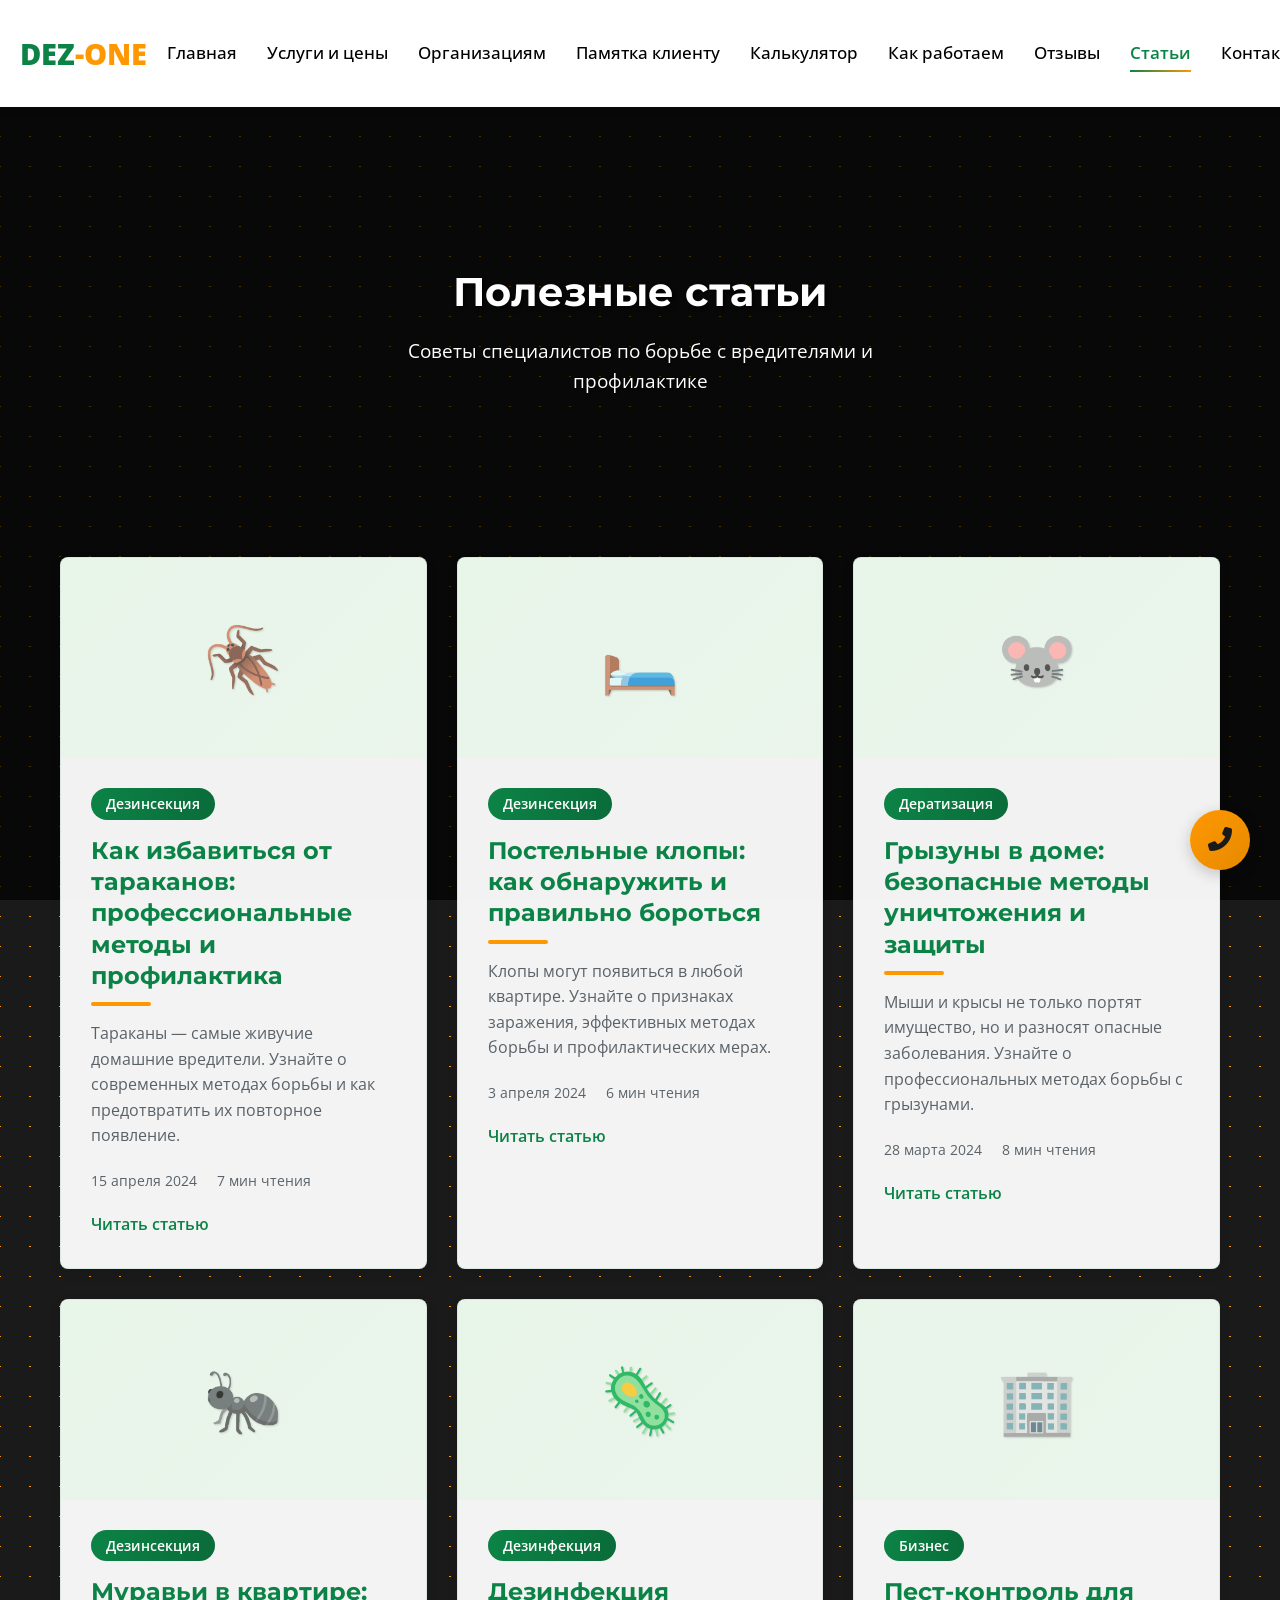
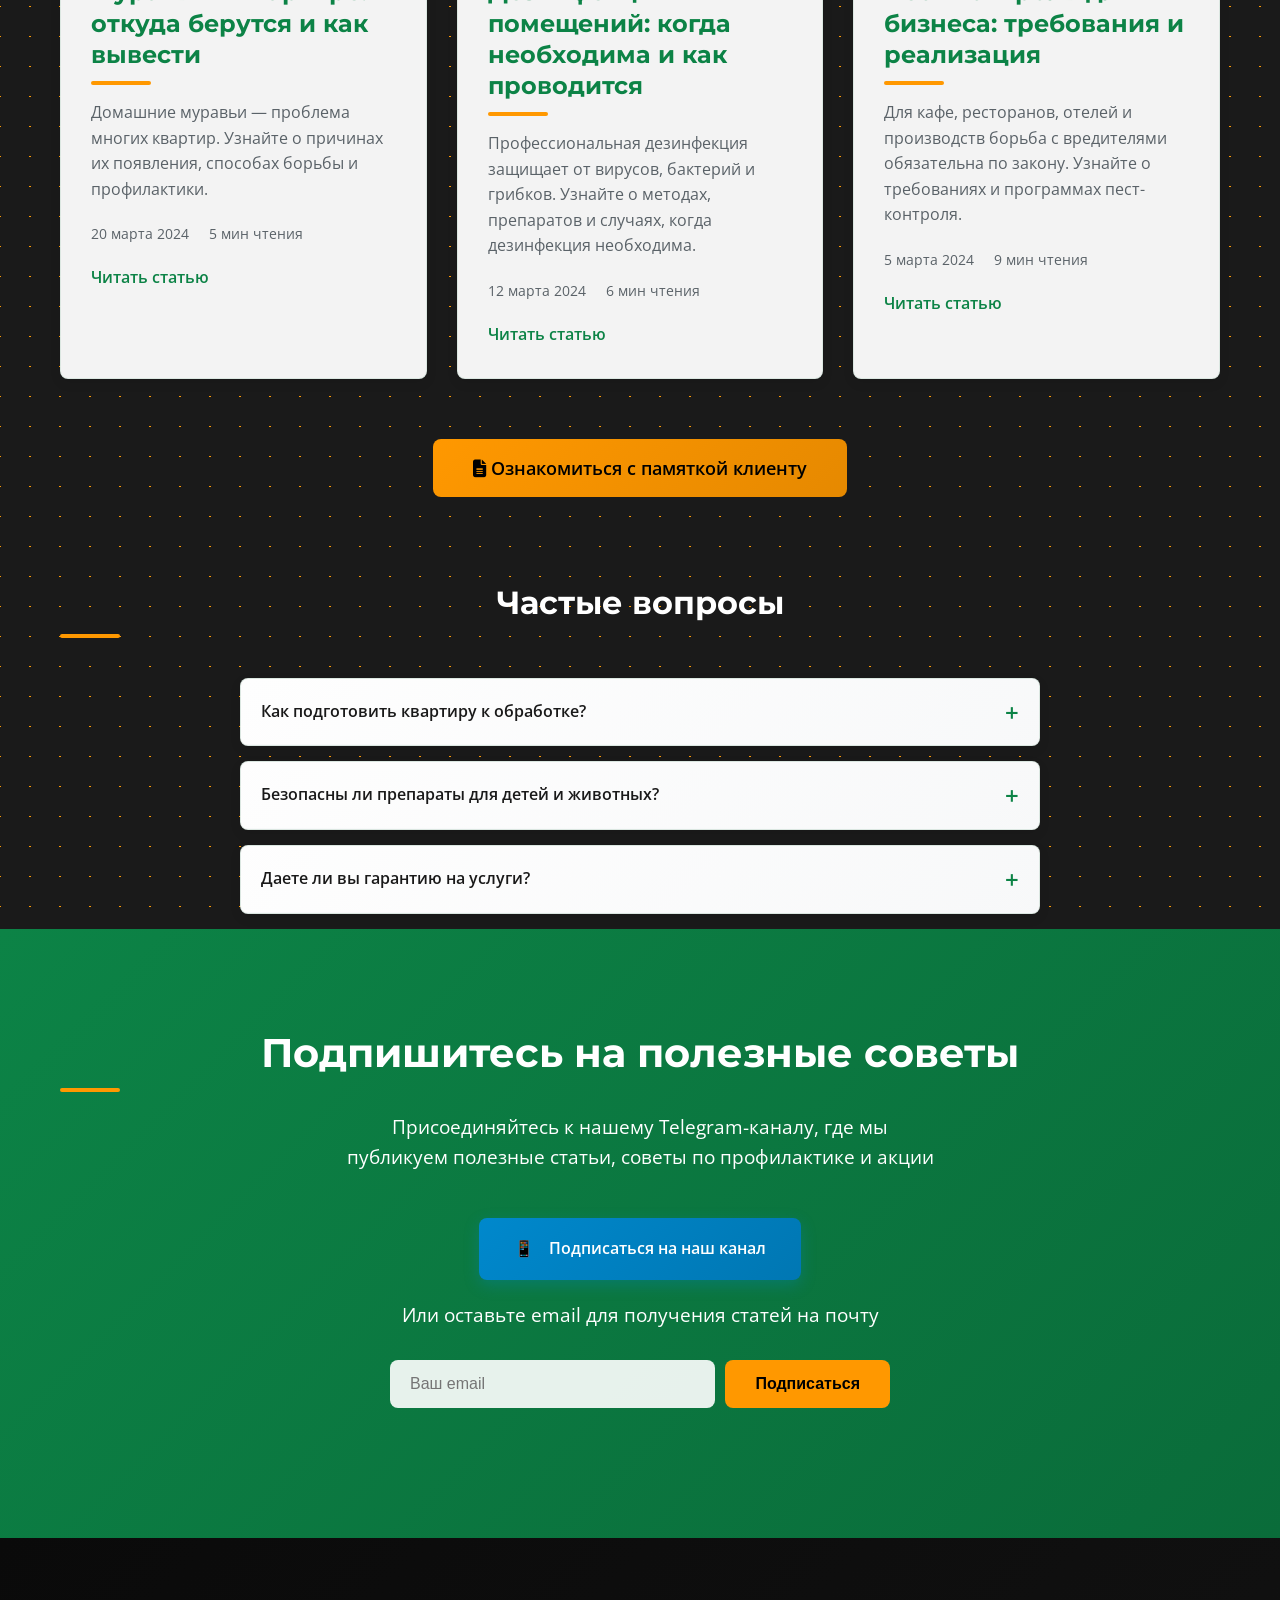
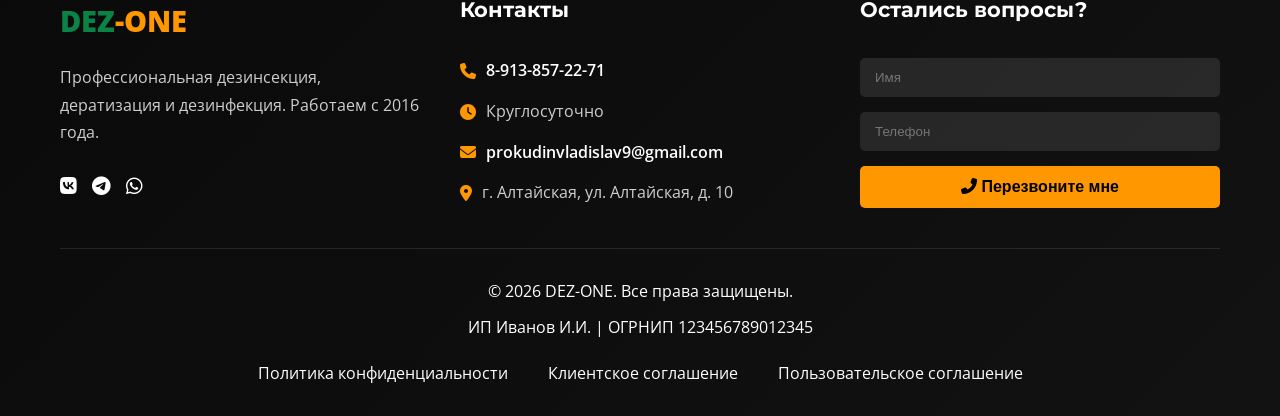
==== blog.html @ 9e2b4e1f "Add files via upload" ====
<!DOCTYPE html>
<html lang="ru">
<head>
    <meta charset="UTF-8">
    <meta name="viewport" content="width=device-width, initial-scale=1.0">
    <title>Полезные статьи о дезинсекции и дератизации | DEZ-ONE</title>
    <meta name="description" content="Статьи о борьбе с вредителями, методах профилактики, советы специалистов.">
    <link rel="stylesheet" href="css/style.css?v=2.0">
    <link rel="stylesheet" href="css/responsive.css?v=2.0">
    <link rel="stylesheet" href="css/animations.css?v=2.0">
    <link rel="stylesheet" href="css/web-background.css?v=2.0">
    <link rel="stylesheet" href="https://cdnjs.cloudflare.com/ajax/libs/font-awesome/6.4.0/css/all.min.css">
    <link rel="preconnect" href="https://fonts.googleapis.com">
    <link rel="preconnect" href="https://fonts.gstatic.com" crossorigin>
    <link href="https://fonts.googleapis.com/css2?family=Montserrat:wght@400;500;600;700;800&family=Open+Sans:wght@400;500;600&display=swap" rel="stylesheet">
    <style>
        /* Стили для клетчатого фона */
        .blog-page {
            background-color: #1a1a1a !important;
            background-image: 
                linear-gradient(45deg, #ff9800 1px, transparent 1px),
                linear-gradient(-45deg, #ff9800 1px, transparent 1px) !important;
            background-size: 30px 30px !important;
            background-position: 0 0 !important;
            position: relative;
            min-height: 100vh;
        }
        
        .blog-page:before {
            content: '';
            position: fixed;
            top: 0;
            left: 0;
            width: 100%;
            height: 100%;
            background: rgba(0, 0, 0, 0.7);
            z-index: 0;
            pointer-events: none;
        }
        
        .blog-page .container {
            position: relative;
            z-index: 2;
        }
        
        .page-header {
            background: transparent !important;
            position: relative;
            z-index: 2;
            padding: 100px 0;
            text-align: center;
        }
        
        .page-header h1 {
            color: #ffffff !important;
            text-shadow: 2px 2px 4px rgba(0, 0, 0, 0.8);
            margin-bottom: 20px;
        }
        
        .page-subtitle {
            color: #ffffff !important;
            text-shadow: 1px 1px 2px rgba(0, 0, 0, 0.8);
            font-size: 1.2rem;
            max-width: 600px;
            margin: 0 auto;
        }
        
        .blog-grid {
            display: grid;
            grid-template-columns: repeat(auto-fit, minmax(300px, 1fr));
            gap: 30px;
            margin-bottom: 60px;
            position: relative;
            z-index: 2;
        }
        
        .blog-post {
            background: rgba(255, 255, 255, 0.95) !important;
            backdrop-filter: blur(5px);
            border-radius: 8px;
            overflow: hidden;
            box-shadow: 0 4px 12px rgba(0, 0, 0, 0.08);
            transition: all 0.3s ease;
            border: 1px solid rgba(12, 131, 70, 0.1);
        }
        
        .blog-post:hover {
            transform: translateY(-15px) scale(1.02);
            box-shadow: 0 20px 40px rgba(0, 0, 0, 0.15);
            border-color: #0c8346;
        }
        
        .blog-post__image {
            height: 200px;
            background: linear-gradient(135deg, #e8f5e9 0%, rgba(232, 245, 233, 0.8) 100%);
            display: flex;
            align-items: center;
            justify-content: center;
            font-size: 4rem;
            position: relative;
            overflow: hidden;
        }
        
        .image-placeholder {
            opacity: 0.8;
            position: relative;
            z-index: 1;
            text-shadow: 1px 1px 2px rgba(0, 0, 0, 0.2);
            color: #0c8346;
        }
        
        .blog-post__content {
            padding: 30px;
        }
        
        .blog-post__category {
            display: inline-block;
            background: linear-gradient(90deg, #0c8346, #0a6c3a);
            color: #ffffff;
            padding: 5px 15px;
            border-radius: 20px;
            font-size: 0.85rem;
            font-weight: 600;
            margin-bottom: 15px;
        }
        
        .blog-post__title {
            font-size: 1.5rem;
            margin-bottom: 15px;
            color: #0c8346;
            line-height: 1.3;
        }
        
        .blog-post__excerpt {
            color: #5a6268;
            margin-bottom: 20px;
            line-height: 1.6;
        }
        
        .blog-post__meta {
            display: flex;
            gap: 20px;
            margin-bottom: 20px;
            font-size: 0.9rem;
            color: #5a6268;
        }
        
        .blog-post__link {
            color: #0c8346;
            text-decoration: none;
            font-weight: 600;
            display: inline-flex;
            align-items: center;
            gap: 5px;
            transition: all 0.3s ease;
        }
        
        .blog-post__link:hover {
            color: #0a6c3a;
            gap: 10px;
        }
        
        .faq-section {
            margin-top: 80px;
            position: relative;
            z-index: 2;
        }
        
        .faq-section h2 {
            text-align: center;
            margin-bottom: 40px;
            color: #ffffff !important;
            position: relative;
            font-size: 2rem;
        }
        
        .faq-list {
            max-width: 800px;
            margin: 40px auto 0;
        }
        
        .faq-item {
            background-color: rgba(255, 255, 255, 0.95);
            border-radius: 8px;
            margin-bottom: 15px;
            overflow: hidden;
            box-shadow: 0 4px 12px rgba(0, 0, 0, 0.08);
            border: 1px solid rgba(12, 131, 70, 0.1);
        }
        
        .faq-question {
            padding: 20px;
            font-weight: 600;
            cursor: pointer;
            display: block;
            position: relative;
            color: #1a1a1a;
            border-bottom: 1px solid #f8f9fa;
            background: linear-gradient(135deg, rgba(255, 255, 255, 0.9) 0%, rgba(248, 249, 250, 0.9) 100%);
        }
        
        .faq-question:after {
            content: '+';
            position: absolute;
            right: 20px;
            top: 50%;
            transform: translateY(-50%);
            font-size: 1.5rem;
            color: #0c8346;
        }
        
        .faq-item[open] .faq-question:after {
            content: '−';
            color: #ff9800;
        }
        
        .faq-answer {
            padding: 20px;
            color: #5a6268;
            line-height: 1.7;
            border-top: 1px solid #f8f9fa;
            background-color: rgba(232, 245, 233, 0.3);
        }
        
        .subscribe {
            padding: 100px 0;
            background: linear-gradient(135deg, #0c8346 0%, #0a6c3a 100%);
            color: #ffffff;
            text-align: center;
            position: relative;
            overflow: hidden;
            z-index: 2;
        }
        
        .subscribe-content h2 {
            color: #ffffff;
            font-size: 2.5rem;
            margin-bottom: 20px;
        }
        
        .subscribe-content p {
            max-width: 600px;
            margin: 20px auto 30px;
            opacity: 0.9;
            font-size: 1.2rem;
            color: #ffffff;
        }
        
        .telegram-link {
            display: inline-flex;
            align-items: center;
            gap: 15px;
            background: linear-gradient(135deg, #0088cc, #0077b3);
            color: white;
            padding: 18px 35px;
            border-radius: 8px;
            text-decoration: none;
            font-weight: 600;
            margin-top: 15px;
            transition: all 0.3s ease;
            box-shadow: 0 5px 15px rgba(0, 136, 204, 0.3);
        }
        
        .telegram-link:hover {
            transform: translateY(-5px) scale(1.05);
            box-shadow: 0 10px 25px rgba(0, 136, 204, 0.5);
        }
        
        .subscribe-form {
            display: flex;
            max-width: 500px;
            margin: 30px auto;
            gap: 10px;
        }
        
        .subscribe-form input {
            flex: 1;
            padding: 15px 20px;
            border: none;
            border-radius: 8px;
            font-size: 1rem;
            background: rgba(255, 255, 255, 0.9);
            color: #1a1a1a;
        }
        
        .subscribe-form button {
            padding: 15px 30px;
            background: #ff9800;
            color: #000000;
            border: none;
            border-radius: 8px;
            font-weight: 600;
            cursor: pointer;
            transition: all 0.3s ease;
        }
        
        .subscribe-form button:hover {
            background: #e68900;
            transform: translateY(-2px);
        }
        
        .memo-button .btn {
            background: linear-gradient(135deg, #ff9800 0%, #e68900 100%);
            color: #000000;
            padding: 15px 40px;
            font-size: 1.1rem;
            border-radius: 8px;
            text-decoration: none;
            display: inline-block;
            transition: all 0.3s ease;
        }
        
        .memo-button .btn:hover {
            transform: translateY(-3px);
            box-shadow: 0 10px 20px rgba(255, 152, 0, 0.3);
        }
        
        .consent-link {
            color: #0c8346;
            text-decoration: underline;
            cursor: pointer;
            background: none;
            border: none;
            padding: 0;
            font-size: inherit;
            font-family: inherit;
        }
        .consent-link:hover {
            color: #0a6c3a;
        }
    </style>
</head>
<body>
    <!-- Анимированный фон с паутинкой -->
    <div class="web-background">
        <div class="web-line web-1"></div>
        <div class="web-line web-2"></div>
        <div class="web-line web-3"></div>
        <div class="web-line web-4"></div>
        <div class="web-line web-5"></div>
        <div class="web-line web-6"></div>
        <div class="web-line web-7"></div>
        <div class="web-line web-8"></div>
        <div class="web-line web-9"></div>
        <div class="web-line web-10"></div>
        <div class="web-grid"></div>
        <div class="spider spider-1"></div>
        <div class="spider spider-2"></div>
        <div class="spider spider-3"></div>
        <div class="spider spider-4"></div>
        <div class="spider spider-5"></div>
        <div class="web-drop drop-1"></div>
        <div class="web-drop drop-2"></div>
        <div class="web-drop drop-3"></div>
        <div class="web-drop drop-4"></div>
        <div class="web-drop drop-5"></div>
    </div>

    <!-- Анимированный фон сайта -->
    <div class="site-background">
        <div class="bg-particle p1"></div>
        <div class="bg-particle p2"></div>
        <div class="bg-particle p3"></div>
        <div class="bg-particle p4"></div>
        <div class="bg-particle p5"></div>
        <div class="bg-particle p6"></div>
        <div class="bg-particle p7"></div>
        <div class="bg-particle p8"></div>
        <div class="bg-particle p9"></div>
        <div class="bg-particle p10"></div>
        <div class="bg-shine"></div>
    </div>

    <header class="header">
        <div class="container header__container">
            <a href="index.html" class="logo">
                <span class="logo__primary">DEZ</span><span class="logo__secondary">-ONE</span>
            </a>
            <button class="nav__toggle" aria-label="Открыть меню">
                <span></span>
                <span></span>
                <span></span>
            </button>
            <nav class="nav">
                <ul class="nav__list">
                    <li><a href="index.html">Главная</a></li>
                    <li><a href="services.html">Услуги и цены</a></li>
                    <li><a href="organizations.html">Организациям</a></li>
                    <li><a href="client-memo.html">Памятка клиенту</a></li>
                    <li><a href="calculator.html">Калькулятор</a></li>
                    <li><a href="index.html#process">Как работаем</a></li>
                    <li><a href="index.html#reviews">Отзывы</a></li>
                    <li><a href="blog.html" class="active">Статьи</a></li>
                    <li><a href="index.html#contacts">Контакты</a></li>
                </ul>
            </nav>
            <div class="header__contacts">
                <a href="tel:+79138572271" class="phone">8-913-857-22-71</a>
                <p class="work-hours">Круглосуточно</p>
            </div>
        </div>
    </header>

    <main class="blog-page">
        <section class="page-header">
            <div class="container">
                <h1 class="animate-on-scroll" data-animation="fadeInUp">Полезные статьи</h1>
                <p class="page-subtitle animate-on-scroll" data-animation="fadeInUp" data-delay="200">Советы специалистов по борьбе с вредителями и профилактике</p>
            </div>
        </section>

        <section class="blog-content">
            <div class="container">
                <div class="blog-grid">
                    <!-- Статья 1 -->
                    <article class="blog-post animate-on-scroll" data-animation="zoomIn">
                        <div class="blog-post__image">
                            <div class="image-placeholder">🪳</div>
                        </div>
                        <div class="blog-post__content">
                            <span class="blog-post__category">Дезинсекция</span>
                            <h2 class="blog-post__title">Как избавиться от тараканов: профессиональные методы и профилактика</h2>
                            <p class="blog-post__excerpt">Тараканы — самые живучие домашние вредители. Узнайте о современных методах борьбы и как предотвратить их повторное появление.</p>
                            <div class="blog-post__meta">
                                <span class="date">15 апреля 2024</span>
                                <span class="read-time">7 мин чтения</span>
                            </div>
                            <a href="#" class="blog-post__link">Читать статью</a>
                        </div>
                    </article>

                    <!-- Статья 2 -->
                    <article class="blog-post animate-on-scroll" data-animation="zoomIn" data-delay="100">
                        <div class="blog-post__image">
                            <div class="image-placeholder">🛏️</div>
                        </div>
                        <div class="blog-post__content">
                            <span class="blog-post__category">Дезинсекция</span>
                            <h2 class="blog-post__title">Постельные клопы: как обнаружить и правильно бороться</h2>
                            <p class="blog-post__excerpt">Клопы могут появиться в любой квартире. Узнайте о признаках заражения, эффективных методах борьбы и профилактических мерах.</p>
                            <div class="blog-post__meta">
                                <span class="date">3 апреля 2024</span>
                                <span class="read-time">6 мин чтения</span>
                            </div>
                            <a href="#" class="blog-post__link">Читать статью</a>
                        </div>
                    </article>

                    <!-- Статья 3 -->
                    <article class="blog-post animate-on-scroll" data-animation="zoomIn" data-delay="200">
                        <div class="blog-post__image">
                            <div class="image-placeholder">🐭</div>
                        </div>
                        <div class="blog-post__content">
                            <span class="blog-post__category">Дератизация</span>
                            <h2 class="blog-post__title">Грызуны в доме: безопасные методы уничтожения и защиты</h2>
                            <p class="blog-post__excerpt">Мыши и крысы не только портят имущество, но и разносят опасные заболевания. Узнайте о профессиональных методах борьбы с грызунами.</p>
                            <div class="blog-post__meta">
                                <span class="date">28 марта 2024</span>
                                <span class="read-time">8 мин чтения</span>
                            </div>
                            <a href="#" class="blog-post__link">Читать статью</a>
                        </div>
                    </article>

                    <!-- Статья 4 -->
                    <article class="blog-post animate-on-scroll" data-animation="zoomIn" data-delay="300">
                        <div class="blog-post__image">
                            <div class="image-placeholder">🐜</div>
                        </div>
                        <div class="blog-post__content">
                            <span class="blog-post__category">Дезинсекция</span>
                            <h2 class="blog-post__title">Муравьи в квартире: откуда берутся и как вывести</h2>
                            <p class="blog-post__excerpt">Домашние муравьи — проблема многих квартир. Узнайте о причинах их появления, способах борьбы и профилактики.</p>
                            <div class="blog-post__meta">
                                <span class="date">20 марта 2024</span>
                                <span class="read-time">5 мин чтения</span>
                            </div>
                            <a href="#" class="blog-post__link">Читать статью</a>
                        </div>
                    </article>

                    <!-- Статья 5 -->
                    <article class="blog-post animate-on-scroll" data-animation="zoomIn" data-delay="400">
                        <div class="blog-post__image">
                            <div class="image-placeholder">🦠</div>
                        </div>
                        <div class="blog-post__content">
                            <span class="blog-post__category">Дезинфекция</span>
                            <h2 class="blog-post__title">Дезинфекция помещений: когда необходима и как проводится</h2>
                            <p class="blog-post__excerpt">Профессиональная дезинфекция защищает от вирусов, бактерий и грибков. Узнайте о методах, препаратов и случаях, когда дезинфекция необходима.</p>
                            <div class="blog-post__meta">
                                <span class="date">12 марта 2024</span>
                                <span class="read-time">6 мин чтения</span>
                            </div>
                            <a href="#" class="blog-post__link">Читать статью</a>
                        </div>
                    </article>

                    <!-- Статья 6 -->
                    <article class="blog-post animate-on-scroll" data-animation="zoomIn" data-delay="500">
                        <div class="blog-post__image">
                            <div class="image-placeholder">🏢</div>
                        </div>
                        <div class="blog-post__content">
                            <span class="blog-post__category">Бизнес</span>
                            <h2 class="blog-post__title">Пест-контроль для бизнеса: требования и реализация</h2>
                            <p class="blog-post__excerpt">Для кафе, ресторанов, отелей и производств борьба с вредителями обязательна по закону. Узнайте о требованиях и программах пест-контроля.</p>
                            <div class="blog-post__meta">
                                <span class="date">5 марта 2024</span>
                                <span class="read-time">9 мин чтения</span>
                            </div>
                            <a href="#" class="blog-post__link">Читать статью</a>
                        </div>
                    </article>
                </div>

                <div class="memo-button animate-on-scroll" data-animation="fadeInUp" style="text-align: center; margin: 40px 0;">
                    <a href="client-memo.html" class="btn btn--secondary btn--large">
                        <i class="fas fa-file-alt"></i> Ознакомиться с памяткой клиенту
                    </a>
                </div>

                <div class="faq-section">
                    <h2 class="text-center">Частые вопросы</h2>
                    <div class="faq-list">
                        <details class="faq-item animate-on-scroll" data-animation="fadeInUp">
                            <summary class="faq-question">Как подготовить квартиру к обработке?</summary>
                            <div class="faq-answer">
                                <p>1. Упакуйте продукты, посуду и средства гигиены<br>
                                2. Отодвиньте мебель от стен<br>
                                3. Уберите постельное белье и одежду<br>
                                4. Обеспечьте доступ к плинтусам и углам<br>
                                5. Закройте аквариум и отключите компрессор</p>
                            </div>
                        </details>

                        <details class="faq-item animate-on-scroll" data-animation="fadeInUp" data-delay="100">
                            <summary class="faq-question">Безопасны ли препараты для детей и животных?</summary>
                            <div class="faq-answer">
                                <p>Да, мы используем сертифицированные препараты 4 класса опасности. После обработки и проветривания (2-4 часа) помещение безопасно. Для аллергиков доступны гипоаллергенные средства.</p>
                            </div>
                        </details>

                        <details class="faq-item animate-on-scroll" data-animation="fadeInUp" data-delay="200">
                            <summary class="faq-question">Даете ли вы гарантию на услуги?</summary>
                            <div class="faq-answer">
                                <p>Да, все работы выполняются по договору с гарантией:<br>
                                - Дезинсекция: 1 год<br>
                                - Дератизация: 1 год<br>
                                - Дезинфекция: зависит от типа обработки<br>
                                В течение гарантийного срока - бесплатная повторная обработка.</p>
                            </div>
                        </details>
                    </div>
                </div>
            </div>
        </section>

        <section class="subscribe">
            <div class="container">
                <div class="subscribe-content">
                    <h2 class="animate-on-scroll" data-animation="fadeInUp">Подпишитесь на полезные советы</h2>
                    <p class="animate-on-scroll" data-animation="fadeInUp" data-delay="200">Присоединяйтесь к нашему Telegram-каналу, где мы публикуем полезные статьи, советы по профилактике и акции</p>
                    
                    <div class="subscribe-telegram animate-on-scroll" data-animation="zoomIn" data-delay="400">
                        <a href="https://t.me/dezon_pro" target="_blank" class="telegram-link">
                            <span class="telegram-icon">📱</span>
                            <span>Подписаться на наш канал</span>
                        </a>
                    </div>
                    
                    <p class="subscribe-note animate-on-scroll" data-animation="fadeInUp" data-delay="600">Или оставьте email для получения статей на почту</p>
                    <form class="subscribe-form animate-on-scroll" data-animation="fadeInUp" data-delay="800">
                        <input type="email" placeholder="Ваш email" required>
                        <button type="submit" class="btn btn--primary">Подписаться</button>
                    </form>
                </div>
            </div>
        </section>
    </main>

    <!-- Модальное окно консультации -->
    <div class="modal" id="consultModal">
        <div class="modal__content" style="max-width: 600px; width: 90%; padding: 40px;">
            <button class="modal__close" aria-label="Закрыть">&times;</button>
            <h3 class="modal__title" style="font-size: 2rem; margin-bottom: 10px; color: #0c8346;">Бесплатная консультация</h3>
            <p class="modal__text" style="font-size: 1.1rem; margin-bottom: 30px; color: #5a6268;">Оставьте контакты, и наш специалист перезвонит вам в течение 15 минут</p>
            
            <form id="consultForm" class="contact-form" style="display: flex; flex-direction: column; gap: 20px;">
                <div class="form-group" style="width: 100%;">
                    <label for="consultName" style="font-weight: 600; margin-bottom: 8px; display: block; color: #333;">Ваше имя <span style="color: #ff0000;">*</span></label>
                    <input type="text" id="consultName" name="name" placeholder="Введите ваше имя" required 
                           style="width: 100%; padding: 15px 18px; border: 2px solid #e0e0e0; border-radius: 8px; font-size: 1rem; transition: all 0.3s; box-sizing: border-box;">
                </div>
                
                <div class="form-group" style="width: 100%;">
                    <label for="consultPhone" style="font-weight: 600; margin-bottom: 8px; display: block; color: #333;">Номер телефона <span style="color: #ff0000;">*</span></label>
                    <input type="tel" id="consultPhone" name="phone" placeholder="+7 (___) ___-__-__" required 
                           style="width: 100%; padding: 15px 18px; border: 2px solid #e0e0e0; border-radius: 8px; font-size: 1rem; transition: all 0.3s; box-sizing: border-box;">
                </div>
                
                <div class="form-group" style="width: 100%;">
                    <label for="consultMessage" style="font-weight: 600; margin-bottom: 8px; display: block; color: #333;">Сообщение</label>
                    <textarea id="consultMessage" name="message" placeholder="Опишите вашу проблему (необязательно)" rows="3"
                              style="width: 100%; padding: 15px 18px; border: 2px solid #e0e0e0; border-radius: 8px; font-size: 1rem; transition: all 0.3s; font-family: inherit; resize: vertical; box-sizing: border-box;"></textarea>
                </div>
                
                <button type="submit" class="btn btn--primary btn--block" style="padding: 16px; font-size: 1.2rem; font-weight: 700; background: #0c8346; color: white; border: none; border-radius: 8px; cursor: pointer; transition: all 0.3s; margin-top: 10px;">
                    <i class="fas fa-phone-alt"></i> Жду звонка
                </button>
                
                <p class="form-note" style="font-size: 0.9rem; color: #5a6268; text-align: center; margin-top: 15px;">
                    Нажимая кнопку, вы соглашаетесь с
                    <button type="button" class="consent-link" data-modal="consent" style="background: none; border: none; color: #0c8346; text-decoration: underline; cursor: pointer; padding: 0; font-size: 0.9rem;">обработкой персональных данных</button>
                </p>
            </form>
        </div>
    </div>

    <!-- Модальное окно заказа -->
    <div class="modal" id="orderModal">
        <div class="modal__content" style="max-width: 600px; width: 90%; padding: 40px;">
            <button class="modal__close" aria-label="Закрыть">&times;</button>
            <h3 class="modal__title" style="font-size: 2rem; margin-bottom: 10px; color: #0c8346;">Заявка на услугу</h3>
            <p class="modal__text" style="font-size: 1.1rem; margin-bottom: 30px; color: #5a6268;">Мы перезвоним для уточнения деталей и согласования времени выезда</p>
            
            <form id="orderForm" class="contact-form" style="display: flex; flex-direction: column; gap: 20px;">
                <div class="form-group" style="width: 100%;">
                    <label for="orderName" style="font-weight: 600; margin-bottom: 8px; display: block; color: #333;">Ваше имя <span style="color: #ff0000;">*</span></label>
                    <input type="text" id="orderName" name="name" placeholder="Введите ваше имя" required 
                           style="width: 100%; padding: 15px 18px; border: 2px solid #e0e0e0; border-radius: 8px; font-size: 1rem; transition: all 0.3s; box-sizing: border-box;">
                </div>
                
                <div class="form-group" style="width: 100%;">
                    <label for="orderPhone" style="font-weight: 600; margin-bottom: 8px; display: block; color: #333;">Номер телефона <span style="color: #ff0000;">*</span></label>
                    <input type="tel" id="orderPhone" name="phone" placeholder="+7 (___) ___-__-__" required 
                           style="width: 100%; padding: 15px 18px; border: 2px solid #e0e0e0; border-radius: 8px; font-size: 1rem; transition: all 0.3s; box-sizing: border-box;">
                </div>
                
                <div class="form-group" style="width: 100%;">
                    <label for="serviceInput" style="font-weight: 600; margin-bottom: 8px; display: block; color: #333;">Выбранная услуга</label>
                    <input type="text" name="service" id="serviceInput" placeholder="Услуга будет указана автоматически" readonly
                           style="width: 100%; padding: 15px 18px; border: 2px solid #e0e0e0; border-radius: 8px; font-size: 1rem; background-color: #f5f5f5; color: #333; box-sizing: border-box;">
                </div>
                
                <div class="form-group" style="width: 100%;">
                    <label for="orderAddress" style="font-weight: 600; margin-bottom: 8px; display: block; color: #333;">Адрес объекта <span style="color: #ff0000;">*</span></label>
                    <textarea id="orderAddress" name="address" placeholder="Введите адрес: город, улица, дом, квартира" required rows="3"
                              style="width: 100%; padding: 15px 18px; border: 2px solid #e0e0e0; border-radius: 8px; font-size: 1rem; transition: all 0.3s; font-family: inherit; resize: vertical; box-sizing: border-box;"></textarea>
                </div>
                
                <!-- ЧЕКБОКС С ПАМЯТКОЙ -->
                <div style="margin: 15px 0; padding: 20px; background-color: #0c8346; border-radius: 8px;">
                    <label style="display: flex; align-items: flex-start; gap: 15px; cursor: pointer; color: #ffffff;">
                        <input type="checkbox" name="clientMemoAgreement" id="clientMemoAgreement" required 
                               style="width: 20px; height: 20px; margin-top: 2px; cursor: pointer; accent-color: #ff9800; flex-shrink: 0;">
                        <span style="color: #ffffff; font-size: 1rem; line-height: 1.4; flex: 1;">
                            Я ознакомлен(а) и согласен(на) с <a href="client-memo.html" target="_blank" style="color: #ff9800; text-decoration: underline; font-weight: 600;">Памяткой клиенту</a> и обязуюсь соблюдать все правила поведения после обработки
                        </span>
                    </label>
                </div>
                
                <button type="submit" class="btn btn--primary btn--block" id="orderSubmitBtn" disabled style="padding: 16px; font-size: 1.2rem; font-weight: 700; background: #0c8346; color: white; border: none; border-radius: 8px; cursor: pointer; transition: all 0.3s; margin-top: 10px;">
                    <i class="fas fa-phone-alt"></i> Вызвать специалиста
                </button>
                
                <p class="form-note" style="font-size: 0.9rem; color: #5a6268; text-align: center; margin-top: 15px;">
                    Нажимая кнопку, вы соглашаетесь с
                    <button type="button" class="consent-link" data-modal="consent" style="background: none; border: none; color: #0c8346; text-decoration: underline; cursor: pointer; padding: 0; font-size: 0.9rem;">обработкой персональных данных</button>
                </p>
            </form>
        </div>
    </div>

    <!-- Модальное окно отзыва -->
    <div class="modal" id="reviewModal">
        <div class="modal__content" style="max-width: 600px; width: 90%; padding: 40px;">
            <button class="modal__close" aria-label="Закрыть">&times;</button>
            <h3 class="modal__title" style="font-size: 2rem; margin-bottom: 10px; color: #0c8346;">Оставить отзыв</h3>
            <p class="modal__text" style="font-size: 1.1rem; margin-bottom: 30px; color: #5a6268;">Поделитесь вашим опытом работы с нашей компанией</p>
            
            <form id="reviewForm" class="contact-form" style="display: flex; flex-direction: column; gap: 20px;">
                <div class="form-group" style="width: 100%;">
                    <label for="reviewName" style="font-weight: 600; margin-bottom: 8px; display: block; color: #333;">Ваше имя <span style="color: #ff0000;">*</span></label>
                    <input type="text" id="reviewName" name="name" placeholder="Введите ваше имя" required 
                           style="width: 100%; padding: 15px 18px; border: 2px solid #e0e0e0; border-radius: 8px; font-size: 1rem; transition: all 0.3s; box-sizing: border-box;">
                </div>
                
                <div class="form-group" style="width: 100%;">
                    <label for="reviewCity" style="font-weight: 600; margin-bottom: 8px; display: block; color: #333;">Город <span style="color: #ff0000;">*</span></label>
                    <input type="text" id="reviewCity" name="city" placeholder="Ваш город" required 
                           style="width: 100%; padding: 15px 18px; border: 2px solid #e0e0e0; border-radius: 8px; font-size: 1rem; transition: all 0.3s; box-sizing: border-box;">
                </div>
                
                <div class="form-group" style="width: 100%;">
                    <label for="reviewServiceSelect" style="font-weight: 600; margin-bottom: 8px; display: block; color: #333;">Услуга <span style="color: #ff0000;">*</span></label>
                    <select id="reviewServiceSelect" name="service" required 
                            style="width: 100%; padding: 15px 18px; border: 2px solid #e0e0e0; border-radius: 8px; font-size: 1rem; background-color: white; color: #333; box-sizing: border-box;">
                        <option value="" disabled selected>Выберите услугу</option>
                        <option value="Дезинсекция">Дезинсекция</option>
                        <option value="Дератизация">Дератизация</option>
                        <option value="Дезинфекция">Дезинфекция</option>
                        <option value="Комплексная обработка">Комплексная обработка</option>
                        <option value="Акарицидная обработка">Акарицидная обработка</option>
                        <option value="Демиркуризация">Демиркуризация</option>
                    </select>
                </div>
                
                <div class="form-group" style="width: 100%;">
                    <label style="font-weight: 600; margin-bottom: 8px; display: block; color: #333;">Оценка <span style="color: #ff0000;">*</span></label>
                    <div style="display: flex; gap: 10px; margin: 10px 0;">
                        <span class="star" data-value="1" style="font-size: 2rem; cursor: pointer; color: #ddd; transition: color 0.2s;">★</span>
                        <span class="star" data-value="2" style="font-size: 2rem; cursor: pointer; color: #ddd; transition: color 0.2s;">★</span>
                        <span class="star" data-value="3" style="font-size: 2rem; cursor: pointer; color: #ddd; transition: color 0.2s;">★</span>
                        <span class="star" data-value="4" style="font-size: 2rem; cursor: pointer; color: #ddd; transition: color 0.2s;">★</span>
                        <span class="star" data-value="5" style="font-size: 2rem; cursor: pointer; color: #ff9800; transition: color 0.2s;">★</span>
                    </div>
                    <input type="hidden" name="rating" id="ratingValue" value="5">
                </div>
                
                <div class="form-group" style="width: 100%;">
                    <label for="reviewText" style="font-weight: 600; margin-bottom: 8px; display: block; color: #333;">Ваш отзыв <span style="color: #ff0000;">*</span></label>
                    <textarea id="reviewText" name="review" placeholder="Расскажите о вашем опыте работы с нами" required rows="5"
                              style="width: 100%; padding: 15px 18px; border: 2px solid #e0e0e0; border-radius: 8px; font-size: 1rem; transition: all 0.3s; font-family: inherit; resize: vertical; box-sizing: border-box;"></textarea>
                </div>
                
                <button type="submit" class="btn btn--primary btn--block" style="padding: 16px; font-size: 1.2rem; font-weight: 700; background: #0c8346; color: white; border: none; border-radius: 8px; cursor: pointer; transition: all 0.3s; margin-top: 10px;">
                    <i class="fas fa-paper-plane"></i> Отправить отзыв
                </button>
                
                <p class="form-note" style="font-size: 0.9rem; color: #5a6268; text-align: center; margin-top: 15px;">
                    Отзыв будет опубликован после модерации
                </p>
            </form>
        </div>
    </div>

    <!-- ФУТЕР -->
    <footer id="contacts" class="footer" style="background: linear-gradient(135deg, #0a0a0a 0%, #121212 100%); padding: 60px 0 30px; color: #ffffff;">
        <div class="container">
            <div class="footer__grid" style="display: grid; grid-template-columns: repeat(auto-fit, minmax(250px, 1fr)); gap: 40px; margin-bottom: 40px;">
                <div class="footer__col">
                    <a href="index.html" class="footer-logo" style="font-size: 1.8rem; font-weight: 800; color: #ffffff; text-decoration: none; display: inline-block; margin-bottom: 20px;">
                        <span style="color: #0c8346;">DEZ</span><span style="color: #ff9800;">-ONE</span>
                    </a>
                    <p style="color: rgba(255,255,255,0.8); line-height: 1.7; margin-bottom: 25px;">Профессиональная дезинсекция, дератизация и дезинфекция. Работаем с 2016 года.</p>
                    <div class="social-links" style="display: flex; gap: 15px;">
                        <a href="#" style="color: #ffffff; font-size: 1.2rem;"><i class="fab fa-vk"></i></a>
                        <a href="https://t.me/dezon_pro" target="_blank" style="color: #ffffff; font-size: 1.2rem;"><i class="fab fa-telegram"></i></a>
                        <a href="#" style="color: #ffffff; font-size: 1.2rem;"><i class="fab fa-whatsapp"></i></a>
                    </div>
                </div>
                
                <div class="footer__col">
                    <h4 style="color: #ffffff; font-size: 1.3rem; margin-bottom: 25px; position: relative; padding-bottom: 10px;">Контакты</h4>
                    <div style="display: flex; flex-direction: column; gap: 15px;">
                        <a href="tel:+79138572271" style="color: #ffffff; text-decoration: none; font-weight: 600; display: flex; align-items: center; gap: 10px;">
                            <i class="fas fa-phone" style="color: #ff9800;"></i> 8-913-857-22-71
                        </a>
                        <p style="color: rgba(255,255,255,0.8); display: flex; align-items: center; gap: 10px; margin: 0;">
                            <i class="fas fa-clock" style="color: #ff9800;"></i> Круглосуточно
                        </p>
                        <a href="mailto:prokudinvladislav9@gmail.com" style="color: #ffffff; text-decoration: none; font-weight: 600; display: flex; align-items: center; gap: 10px;">
                            <i class="fas fa-envelope" style="color: #ff9800;"></i> prokudinvladislav9@gmail.com
                        </a>
                        <p style="color: rgba(255,255,255,0.8); display: flex; align-items: center; gap: 10px; margin: 0;">
                            <i class="fas fa-map-marker-alt" style="color: #ff9800;"></i> г. Алтайская, ул. Алтайская, д. 10
                        </p>
                    </div>
                </div>
                
                <div class="footer__col">
                    <h4 style="color: #ffffff; font-size: 1.3rem; margin-bottom: 25px; position: relative; padding-bottom: 10px;">Остались вопросы?</h4>
                    <form id="footerForm" style="display: flex; flex-direction: column; gap: 15px;">
                        <input type="text" name="name" placeholder="Имя" required style="padding: 12px 15px; border-radius: 5px; border: none; background: rgba(255,255,255,0.1); color: #ffffff;">
                        <input type="tel" name="phone" placeholder="Телефон" required style="padding: 12px 15px; border-radius: 5px; border: none; background: rgba(255,255,255,0.1); color: #ffffff;">
                        <button type="submit" class="btn btn--primary" style="background: #ff9800; color: #000000; border: none; padding: 12px; font-weight: 600; cursor: pointer; border-radius: 5px;">
                            <i class="fas fa-phone-alt"></i> Перезвоните мне
                        </button>
                    </form>
                </div>
            </div>
            
            <div style="border-top: 1px solid rgba(255,255,255,0.1); padding-top: 30px; display: flex; flex-direction: column; align-items: center; gap: 10px;">
                <p style="color: #ffffff; margin: 0;">&copy; 2026 DEZ-ONE. Все права защищены.</p>
                <p style="color: #ffffff; margin: 0;">ИП Иванов И.И. | ОГРНИП 123456789012345</p>
                <div style="display: flex; gap: 20px; flex-wrap: wrap; justify-content: center; margin-top: 10px;">
                    <a href="#" class="footer__link" id="privacyPolicyLink" style="color: #ffffff; text-decoration: none;">Политика конфиденциальности</a>
                    <a href="#" class="footer__link" id="clientAgreementLink" style="color: #ffffff; text-decoration: none;">Клиентское соглашение</a>
                    <a href="#" class="footer__link" id="userAgreementLink" style="color: #ffffff; text-decoration: none;">Пользовательское соглашение</a>
                </div>
            </div>
        </div>
    </footer>

    <!-- Виджет обратного звонка -->
    <button class="callback-widget" aria-label="Заказать обратный звонок" data-modal="consult">
        <span class="callback-widget__icon"><i class="fas fa-phone-alt"></i></span>
        <span class="callback-widget__text">Заказать звонок</span>
    </button>

    <!-- Кнопка наверх -->
    <button class="scroll-top" aria-label="Наверх">
        <i class="fas fa-chevron-up"></i>
    </button>

    <!-- Модальное окно Политики конфиденциальности -->
    <div class="modal" id="privacyPolicyModal">
        <div class="modal__content" style="max-width: 800px; max-height: 80vh; overflow-y: auto; background: linear-gradient(135deg, #1a1a1a 0%, #2a2a2a 100%); color: #ffffff !important;">
            <button class="modal__close" aria-label="Закрыть" style="color: #ffffff;">&times;</button>
            <h3 class="modal__title" style="color: #0c8346; margin-bottom: 25px;">Политика конфиденциальности</h3>
            <div style="text-align: left; color: #ffffff !important;">
                <h4 style="color: #0c8346; margin-top: 20px; margin-bottom: 10px;">1. Общие положения</h4>
                <p style="color: #ffffff !important;">1.1. Настоящая Политика конфиденциальности (далее — Политика) является официальным документом Индивидуального предпринимателя Иванова И.И. (ОГРНИП 123456789012345), действующего на основании законодательства РФ, и определяет порядок обработки и защиты информации о физических и юридических лицах (далее — Пользователи), использующих Сайт https://dezon.ru (далее — Сайт).</p>
                <p style="color: #ffffff !important;">1.2. Целью Политики является обеспечение защиты прав и свобод Пользователя при обработке его персональных данных, в том числе защиты прав на неприкосновенность частной жизни, личную и семейную тайну.</p>
                <p style="color: #ffffff !important;">1.3. Использование Сайта означает безоговорочное согласие Пользователя с настоящей Политикой. В случае несогласия с условиями Политики Пользователь обязан прекратить использование Сайта.</p>
                <p style="color: #ffffff !important;">1.4. Действующая редакция Политики находится на Сайте в открытом доступе. Оператор имеет право вносить изменения в Политику. Новая редакция Политики вступает в силу с момента ее размещения на Сайте, если иное не предусмотрено новой редакцией.</p>
                
                <h4 style="color: #0c8346; margin-top: 20px; margin-bottom: 10px;">2. Персональная информация пользователей</h4>
                <p style="color: #ffffff !important;">2.1. Под персональной информацией в настоящей Политике понимается:</p>
                <ul style="list-style-type: disc; padding-left: 30px; margin-bottom: 15px;">
                    <li style="color: #ffffff !important;">Информация, которую Пользователь предоставляет о себе самостоятельно при заполнении форм обратной связи, регистрации, оформлении заказа на Сайте, включая: фамилию, имя, отчество; номер контактного телефона; адрес электронной почты; адрес местонахождения объекта; иные данные, предоставляемые Пользователем.</li>
                    <li style="color: #ffffff !important;">Данные, которые автоматически передаются Сайтом в процессе его использования с помощью установленного на устройстве Пользователя программного обеспечения, в том числе IP-адрес, информация из cookie, данные об используемом браузере, время доступа, реферер (адрес предыдущей страницы).</li>
                </ul>
                <p style="color: #ffffff !important;">2.2. Оператор не обрабатывает специальные категории персональных данных, касающиеся расовой, национальной принадлежности, политических взглядов, религиозных или философских убеждений, состояния здоровья, интимной жизни.</p>
                
                <h4 style="color: #0c8346; margin-top: 20px; margin-bottom: 10px;">3. Цели сбора и обработки персональной информации</h4>
                <p style="color: #ffffff !important;">3.1. Оператор осуществляет сбор и обработку только той персональной информации, которая необходима для исполнения договоров и соглашений с Пользователем, а также для соблюдения требований законодательства РФ.</p>
                <p style="color: #ffffff !important;">3.2. Персональная информация Пользователя используется в следующих целях:</p>
                <ul style="list-style-type: disc; padding-left: 30px; margin-bottom: 15px;">
                    <li style="color: #ffffff !important;">Идентификация Пользователя в рамках договоров оказания услуг;</li>
                    <li style="color: #ffffff !important;">Связь с Пользователем, включая направление уведомлений, запросов и информации, касающихся использования Сайта, оказания услуг;</li>
                    <li style="color: #ffffff !important;">Обработка заявок и запросов Пользователя;</li>
                    <li style="color: #ffffff !important;">Улучшение качества работы Сайта, удобства его использования;</li>
                    <li style="color: #ffffff !important;">Проведение статистических и иных исследований на основе обезличенных данных;</li>
                    <li style="color: #ffffff !important;">Защита прав и законных интересов Оператора и третьих лиц.</li>
                </ul>
                
                <h4 style="color: #0c8346; margin-top: 20px; margin-bottom: 10px;">4. Условия обработки персональной информации</h4>
                <p style="color: #ffffff !important;">4.1. Обработка персональной информации Пользователя осуществляется с использованием средств автоматизации, а также без использования таких средств, любым законным способом. Обработка производится бессрочно до момента отзыва Пользователем согласия на обработку персональных данных.</p>
                <p style="color: #ffffff !important;">4.2. Оператор не передает персональную информацию Пользователя третьим лицам без его согласия, за исключением случаев, когда это необходимо для исполнения договора (например, для передачи заказа курьерской службе, платежным системам), либо в случаях, установленных законодательством РФ.</p>
                <p style="color: #ffffff !important;">4.3. Оператор принимает все необходимые правовые, организационные и технические меры для защиты персональной информации Пользователя от неправомерного или случайного доступа, уничтожения, изменения, блокирования, копирования, распространения, а также от иных неправомерных действий третьих лиц.</p>
                <p style="color: #ffffff !important;">4.4. При утрате или разглашении персональных данных Оператор уведомляет Пользователя и уполномоченный орган по защите прав субъектов персональных данных в сроки, установленные законодательством РФ.</p>
                
                <h4 style="color: #0c8346; margin-top: 20px; margin-bottom: 10px;">5. Права и обязанности Пользователей</h4>
                <p style="color: #ffffff !important;">5.1. Пользователь вправе:</p>
                <ul style="list-style-type: disc; padding-left: 30px; margin-bottom: 15px;">
                    <li style="color: #ffffff !important;">Получать информацию, касающуюся обработки его персональных данных;</li>
                    <li style="color: #ffffff !important;">Требовать уточнения своих персональных данных, их блокирования или уничтожения в случае, если персональные данные являются неполными, устаревшими, неточными, незаконно полученными или не являются необходимыми для заявленной цели обработки;</li>
                    <li style="color: #ffffff !important;">Отозвать согласие на обработку персональных данных путем направления письменного заявления Оператору;</li>
                    <li style="color: #ffffff !important;">Обжаловать действия или бездействие Оператора в уполномоченный орган по защите прав субъектов персональных данных или в судебном порядке.</li>
                </ul>
                
                <h4 style="color: #0c8346; margin-top: 20px; margin-bottom: 10px;">6. Меры по защите персональных данных</h4>
                <p style="color: #ffffff !important;">6.1. Оператор назначает ответственного за организацию обработки персональных данных.</p>
                <p style="color: #ffffff !important;">6.2. Оператор применяет следующие меры защиты персональных данных: назначение лиц, ответственных за обработку персональных данных; ограничение и разграничение доступа к персональным данным; применение антивирусных средств; использование межсетевых экранов; резервирование данных; контроль за принимаемыми мерами.</p>
                <p style="color: #ffffff !important;">6.3. Обработка персональных данных на бумажных носителях осуществляется в специально выделенных для этого помещениях, с обеспечением сохранности документов.</p>
                
                <h4 style="color: #0c8346; margin-top: 20px; margin-bottom: 10px;">7. Заключительные положения</h4>
                <p style="color: #ffffff !important;">7.1. Настоящая Политика действует бессрочно до замены ее новой редакцией.</p>
                <p style="color: #ffffff !important;">7.2. Все споры, возникающие из отношений, регулируемых настоящей Политикой, разрешаются путем переговоров. При недостижении согласия спор подлежит рассмотрению в суде по месту регистрации Оператора в соответствии с законодательством РФ.</p>
                <p style="color: #ffffff !important;">7.3. Лица, виновные в нарушении правил обработки персональных данных, несут гражданскую, административную, уголовную и дисциплинарную ответственность в соответствии с законодательством РФ.</p>
                
                <h4 style="color: #0c8346; margin-top: 20px; margin-bottom: 10px;">8. Контактная информация</h4>
                <p style="color: #ffffff !important;">По всем вопросам, связанным с обработкой персональных данных, Пользователь может обратиться:</p>
                <p style="color: #ffffff !important;">Email: prokudinvladislav9@gmail.com</p>
                <p style="color: #ffffff !important;">Телефон: 8-913-857-22-71</p>
                <p style="color: #ffffff !important;">Адрес для корреспонденции: г. Алтайская, ул. Алтайская, д. 10</p>
                <p style="color: #ffffff !important;">ИП Иванов И.И., ОГРНИП 123456789012345</p>
                
                <p style="margin-top: 30px; font-style: italic; color: #ffffff !important;">Дата последнего обновления: 26 февраля 2026 г.</p>
            </div>
            <div style="margin-top: 30px; text-align: center;">
                <button class="btn btn--primary" onclick="document.getElementById('privacyPolicyModal').classList.remove('active'); document.body.style.overflow = '';">Закрыть</button>
            </div>
        </div>
    </div>

    <!-- Модальное окно Клиентского соглашения -->
    <div class="modal" id="clientAgreementModal">
        <div class="modal__content" style="max-width: 800px; max-height: 80vh; overflow-y: auto; background: linear-gradient(135deg, #1a1a1a 0%, #2a2a2a 100%); color: #ffffff !important;">
            <button class="modal__close" aria-label="Закрыть" style="color: #ffffff;">&times;</button>
            <h3 class="modal__title" style="color: #0c8346; margin-bottom: 25px;">Клиентское соглашение</h3>
            <div style="text-align: left; color: #ffffff !important;">
                <h4 style="color: #0c8346; margin-top: 20px; margin-bottom: 10px;">1. Предмет соглашения</h4>
                <p style="color: #ffffff !important;">1.1. Индивидуальный предприниматель Иванов И.И. (далее — Исполнитель) обязуется по заданию Заказчика оказать услуги по дезинсекции, дератизации, дезинфекции и иные услуги, указанные на Сайте https://dezon.ru (далее — Услуги), а Заказчик обязуется принять и оплатить оказанные Услуги.</p>
                <p style="color: #ffffff !important;">1.2. Настоящее Клиентское соглашение является публичной офертой. Акцептом признается оформление Заказчиком заявки на Сайте или по телефону, либо оплата Услуг, либо совершение иных конклюдентных действий, свидетельствующих о согласии с условиями настоящего Соглашения.</p>
                <p style="color: #ffffff !important;">1.3. Факт ознакомления с Памяткой клиенту и настоящим Соглашением подтверждается отметкой в соответствующем поле формы заявки на Сайте.</p>
                
                <h4 style="color: #0c8346; margin-top: 20px; margin-bottom: 10px;">2. Порядок оказания услуг</h4>
                <p style="color: #ffffff !important;">2.1. Заказчик оставляет заявку на Сайте, по телефону или через мессенджеры. Менеджер Исполнителя связывается с Заказчиком для согласования даты, времени и адреса оказания Услуг, уточнения стоимости.</p>
                <p style="color: #ffffff !important;">2.2. Исполнитель гарантирует прибытие специалиста на объект в согласованное время. В случае задержки более чем на 30 минут Исполнитель уведомляет Заказчика.</p>
                <p style="color: #ffffff !important;">2.3. До начала оказания Услуг специалист Исполнителя проводит осмотр объекта, согласовывает с Заказчиком план обработки, объем работ и окончательную стоимость.</p>
                <p style="color: #ffffff !important;">2.4. Исполнитель использует сертифицированные и безопасные препараты и оборудование. По требованию Заказчика Исполнитель предоставляет копии сертификатов и деклараций соответствия.</p>
                <p style="color: #ffffff !important;">2.5. После оказания Услуг составляется Акт выполненных работ (в простой письменной форме или в форме электронного документа). Подписание Акта Заказчиком подтверждает, что Услуги оказаны надлежащим образом, в полном объеме, претензий к качеству Заказчик не имеет.</p>
                
                <h4 style="color: #0c8346; margin-top: 20px; margin-bottom: 10px;">3. Обязанности Заказчика</h4>
                <p style="color: #ffffff !important;">3.1. Заказчик обязуется:</p>
                <ul style="list-style-type: decimal; padding-left: 30px; margin-bottom: 15px;">
                    <li style="color: #ffffff !important;">Обеспечить доступ специалиста на объект в согласованное время;</li>
                    <li style="color: #ffffff !important;">Выполнить подготовительные мероприятия, указанные в Памятке клиенту;</li>
                    <li style="color: #ffffff !important;">Удалить из помещения людей (особенно детей, беременных женщин, лиц с аллергией) и домашних животных на время обработки и в течение экспозиции;</li>
                    <li style="color: #ffffff !important;">Не находиться в помещении во время обработки без специальных средств защиты;</li>
                    <li style="color: #ffffff !important;">Соблюдать рекомендации специалиста по завершении обработки (проветривание, уборка);</li>
                    <li style="color: #ffffff !important;">Своевременно оплатить услуги.</li>
                </ul>
                <p style="color: #ffffff !important;">3.2. Невыполнение Заказчиком обязанностей, указанных в п. 3.1., освобождает Исполнителя от гарантийных обязательств.</p>
                
                <h4 style="color: #0c8346; margin-top: 20px; margin-bottom: 10px;">4. Стоимость и порядок расчетов</h4>
                <p style="color: #ffffff !important;">4.1. Стоимость Услуг определяется на основании цен, указанных на Сайте, и фиксируется в заявке. Окончательная стоимость может быть скорректирована после осмотра объекта специалистом.</p>
                <p style="color: #ffffff !important;">4.2. Оплата производится в российских рублях наличными средствами специалисту после оказания Услуг, либо безналичным переводом на расчетный счет Исполнителя.</p>
                <p style="color: #ffffff !important;">4.3. При безналичной оплате моментом оплаты считается поступление денежных средств на расчетный счет Исполнителя.</p>
                
                <h4 style="color: #0c8346; margin-top: 20px; margin-bottom: 10px;">5. Гарантийные обязательства</h4>
                <p style="color: #ffffff !important;">5.1. Исполнитель предоставляет гарантию на оказанные услуги:</p>
                <ul style="list-style-type: disc; padding-left: 30px; margin-bottom: 15px;">
                    <li style="color: #ffffff !important;">Дезинсекция — 1 (один) год;</li>
                    <li style="color: #ffffff !important;">Дератизация — 1 (один) год;</li>
                    <li style="color: #ffffff !important;">Дезинфекция — от 1 до 6 месяцев в зависимости от типа обработки;</li>
                    <li style="color: #ffffff !important;">Акарицидная обработка — 1 (один) сезон;</li>
                    <li style="color: #ffffff !important;">Демиркуризация — без гарантийных обязательств (разовый акт).</li>
                </ul>
                <p style="color: #ffffff !important;">5.2. Гарантия действует при условии соблюдения Заказчиком всех рекомендаций Исполнителя по подготовке и уборке после обработки, а также при отсутствии повторного заражения извне.</p>
                <p style="color: #ffffff !important;">5.3. Для реализации гарантийного обслуживания Заказчик обязан предоставить доступ специалисту на объект в течение 3 (трех) рабочих дней с момента обнаружения вредителей.</p>
                
                <h4 style="color: #0c8346; margin-top: 20px; margin-bottom: 10px;">6. Ответственность сторон</h4>
                <p style="color: #ffffff !important;">6.1. Исполнитель несет ответственность за качество оказанных услуг в соответствии с законодательством РФ и настоящим Соглашением.</p>
                <p style="color: #ffffff !important;">6.2. Исполнитель не несет ответственности за порчу имущества Заказчика, если это имущество не было подготовлено к обработке в соответствии с Памяткой клиенту.</p>
                <p style="color: #ffffff !important;">6.3. Заказчик несет ответственность за достоверность предоставленной информации (площадь объекта, степень заражения, наличие детей/животных).</p>
                <p style="color: #ffffff !important;">6.4. Заказчик несет полную ответственность за жизнь и здоровье лиц, оставленных в помещении во время обработки в нарушение требований безопасности.</p>
                
                <h4 style="color: #0c8346; margin-top: 20px; margin-bottom: 10px;">7. Порядок разрешения споров</h4>
                <p style="color: #ffffff !important;">7.1. Все споры разрешаются путем переговоров с обязательным соблюдением претензионного порядка. Срок ответа на претензию — 10 (десять) рабочих дней.</p>
                <p style="color: #ffffff !important;">7.2. В случае невозможности разрешения спора путем переговоров, спор подлежит рассмотрению в суде по месту регистрации Исполнителя в соответствии с законодательством РФ.</p>
                
                <h4 style="color: #0c8346; margin-top: 20px; margin-bottom: 10px;">8. Заключительные положения</h4>
                <p style="color: #ffffff !important;">8.1. Настоящее Соглашение вступает в силу с момента Акцепта Заказчиком и действует до полного исполнения сторонами своих обязательств.</p>
                <p style="color: #ffffff !important;">8.2. Во всем, что не урегулировано настоящим Соглашением, стороны руководствуются законодательством РФ.</p>
                
                <p style="margin-top: 30px; font-style: italic; color: #ffffff !important;">Дата последнего обновления: 26 февраля 2026 г.</p>
            </div>
            <div style="margin-top: 30px; text-align: center;">
                <button class="btn btn--primary" onclick="document.getElementById('clientAgreementModal').classList.remove('active'); document.body.style.overflow = '';">Закрыть</button>
            </div>
        </div>
    </div>

    <!-- Модальное окно Пользовательского соглашения -->
    <div class="modal" id="userAgreementModal">
        <div class="modal__content" style="max-width: 800px; max-height: 80vh; overflow-y: auto; background: linear-gradient(135deg, #1a1a1a 0%, #2a2a2a 100%); color: #ffffff !important;">
            <button class="modal__close" aria-label="Закрыть" style="color: #ffffff;">&times;</button>
            <h3 class="modal__title" style="color: #0c8346; margin-bottom: 25px;">Пользовательское соглашение</h3>
            <div style="text-align: left; color: #ffffff !important;">
                <h4 style="color: #0c8346; margin-top: 20px; margin-bottom: 10px;">1. Общие положения</h4>
                <p style="color: #ffffff !important;">1.1. Настоящее Пользовательское соглашение (далее — Соглашение) регулирует отношения между Индивидуальным предпринимателем Ивановым И.И. (далее — Оператор, Администрация) и любым лицом (далее — Пользователь), использующим Сайт https://dezon.ru (далее — Сайт).</p>
                <p style="color: #ffffff !important;">1.2. Настоящее Соглашение является официальным документом и публикуется в открытом доступе на Сайте. Использование Сайта означает полное и безоговорочное согласие Пользователя с условиями настоящего Соглашения.</p>
                <p style="color: #ffffff !important;">1.3. Администрация вправе в любое время в одностороннем порядке изменять условия настоящего Соглашения. Изменения вступают в силу с момента публикации новой редакции Соглашения на Сайте.</p>
                
                <h4 style="color: #0c8346; margin-top: 20px; margin-bottom: 10px;">2. Предмет соглашения</h4>
                <p style="color: #ffffff !important;">2.1. Предметом настоящего Соглашения является предоставление Пользователю доступа к информации, калькуляторам, формам обратной связи и иному функционалу Сайта.</p>
                <p style="color: #ffffff !important;">2.2. Сайт предоставляет Пользователю следующие виды сервисов: просмотр информации об услугах и ценах; расчет предварительной стоимости услуг через онлайн-калькулятор; направление заявок на обратный звонок, консультацию, заказ услуг; просмотр статей и памяток; оставление отзывов.</p>
                
                <h4 style="color: #0c8346; margin-top: 20px; margin-bottom: 10px;">3. Права и обязанности сторон</h4>
                <p style="color: #ffffff !important;">3.1. Пользователь обязуется:</p>
                <ul style="list-style-type: decimal; padding-left: 30px; margin-bottom: 15px;">
                    <li style="color: #ffffff !important;">Не совершать действий, направленных на нарушение нормальной работы Сайта;</li>
                    <li style="color: #ffffff !important;">Не предпринимать попыток несанкционированного доступа к управлению Сайтом;</li>
                    <li style="color: #ffffff !important;">Не распространять спам, вирусы, вредоносное программное обеспечение;</li>
                    <li style="color: #ffffff !important;">Предоставлять достоверную информацию при заполнении форм обратной связи;</li>
                    <li style="color: #ffffff !important;">Соблюдать права интеллектуальной собственности Администрации.</li>
                </ul>
                <p style="color: #ffffff !important;">3.2. Пользователь имеет право:</p>
                <ul style="list-style-type: decimal; padding-left: 30px; margin-bottom: 15px;">
                    <li style="color: #ffffff !important;">Использовать функционал Сайта в личных некоммерческих целях;</li>
                    <li style="color: #ffffff !important;">Направлять заявки и запросы через формы Сайта;</li>
                    <li style="color: #ffffff !important;">Получать информацию о деятельности Исполнителя.</li>
                </ul>
                <p style="color: #ffffff !important;">3.3. Администрация имеет право:</p>
                <ul style="list-style-type: decimal; padding-left: 30px; margin-bottom: 15px;">
                    <li style="color: #ffffff !important;">Изменять условия настоящего Соглашения в одностороннем порядке;</li>
                    <li style="color: #ffffff !important;">Ограничивать доступ к Сайту в случае нарушения Пользователем условий Соглашения;</li>
                    <li style="color: #ffffff !important;">Проводить профилактические работы с временным приостановлением работы Сайта.</li>
                </ul>
                
                <h4 style="color: #0c8346; margin-top: 20px; margin-bottom: 10px;">4. Интеллектуальная собственность</h4>
                <p style="color: #ffffff !important;">4.1. Все объекты, размещенные на Сайте (логотип, дизайн, тексты, графические изображения, иллюстрации, фото- и видеоматериалы), являются объектами интеллектуальной собственности Администрации.</p>
                <p style="color: #ffffff !important;">4.2. Любое использование объектов интеллектуальной собственности без письменного разрешения правообладателя является нарушением и преследуется по закону.</p>
                
                <h4 style="color: #0c8346; margin-top: 20px; margin-bottom: 10px;">5. Ответственность и ограничения</h4>
                <p style="color: #ffffff !important;">5.1. Сайт предоставляется на условиях «как есть». Администрация не гарантирует, что Сайт не содержит ошибок, работает непрерывно и безотказно.</p>
                <p style="color: #ffffff !important;">5.2. Администрация не несет ответственности за возможные убытки, связанные с использованием или невозможностью использования Сайта.</p>
                <p style="color: #ffffff !important;">5.3. Администрация не несет ответственности за содержание и достоверность информации, предоставленной Пользователем.</p>
                <p style="color: #ffffff !important;">5.4. Калькулятор на Сайте является предварительным и не гарантирует точную стоимость услуг. Окончательная стоимость определяется специалистом после осмотра объекта.</p>
                
                <h4 style="color: #0c8346; margin-top: 20px; margin-bottom: 10px;">6. Ссылки на сторонние ресурсы</h4>
                <p style="color: #ffffff !important;">6.1. На Сайте могут содержаться ссылки на сторонние интернет-ресурсы. Администрация не несет ответственности за информацию, размещенную на таких ресурсах, и не гарантирует их безопасность.</p>
                
                <h4 style="color: #0c8346; margin-top: 20px; margin-bottom: 10px;">7. Заключительные положения</h4>
                <p style="color: #ffffff !important;">7.1. В случае признания судом какого-либо положения настоящего Соглашения недействительным, остальные положения продолжают действовать.</p>
                <p style="color: #ffffff !important;">7.2. Бездействие Администрации в случае нарушения Пользователем положений Соглашения не лишает Администрацию права предпринять соответствующие действия в защиту своих интересов впоследствии.</p>
                
                <p style="margin-top: 30px; font-style: italic; color: #ffffff !important;">Дата последнего обновления: 26 февраля 2026 г.</p>
            </div>
            <div style="margin-top: 30px; text-align: center;">
                <button class="btn btn--primary" onclick="document.getElementById('userAgreementModal').classList.remove('active'); document.body.style.overflow = '';">Закрыть</button>
            </div>
        </div>
    </div>

    <!-- Модальное окно согласия на обработку персональных данных -->
    <div class="modal" id="consentModal">
        <div class="modal__content" style="max-width: 800px; max-height: 80vh; overflow-y: auto; background: linear-gradient(135deg, #1a1a1a 0%, #2a2a2a 100%); color: #ffffff !important;">
            <button class="modal__close" aria-label="Закрыть" style="color: #ffffff;">&times;</button>
            <h3 class="modal__title" style="color: #0c8346; margin-bottom: 25px;">Согласие на обработку персональных данных</h3>
            <div style="text-align: left; color: #ffffff !important;">
                <p style="color: #ffffff !important;">Настоящим я, действуя своей волей и в своем интересе, при использовании сайта https://dezon.ru (далее — Сайт) и заполнении форм обратной связи, даю свое согласие Индивидуальному предпринимателю Иванову И.И. (ОГРНИП 123456789012345) на обработку моих персональных данных, а именно: фамилии, имени, отчества, номера контактного телефона, адреса электронной почты, адреса местонахождения объекта.</p>
                <p style="color: #ffffff !important;">Обработка персональных данных включает в себя сбор, запись, систематизацию, накопление, хранение, уточнение (обновление, изменение), извлечение, использование, передачу (предоставление доступа), обезличивание, блокирование, удаление, уничтожение персональных данных.</p>
                <p style="color: #ffffff !important;">Цель обработки персональных данных: идентификация Пользователя в рамках договоров оказания услуг; связь с Пользователем, включая направление уведомлений, запросов и информации, касающихся использования Сайта, оказания услуг; обработка заявок и запросов Пользователя; улучшение качества работы Сайта; защита прав и законных интересов Оператора и третьих лиц.</p>
                <p style="color: #ffffff !important;">Настоящее согласие действует бессрочно до момента его отзыва путем направления письменного заявления на адрес электронной почты prokudinvladislav9@gmail.com или почтовый адрес: г. Алтайская, ул. Алтайская, д. 10.</p>
                <p style="color: #ffffff !important;">Я ознакомлен(а) с Политикой конфиденциальности и Пользовательским соглашением, понимаю свои права и обязанности, связанные с обработкой персональных данных.</p>
                <p style="margin-top: 30px; font-style: italic; color: #ffffff !important;">Дата последнего обновления: 26 февраля 2026 г.</p>
            </div>
            <div style="margin-top: 30px; text-align: center;">
                <button class="btn btn--primary" onclick="document.getElementById('consentModal').classList.remove('active'); document.body.style.overflow = '';">Закрыть</button>
            </div>
        </div>
    </div>

    <!-- Подключение JavaScript -->
    <script src="js/main.js"></script>
    <script src="js/forms.js"></script>
    <script src="js/animations.js"></script>
    <script src="js/web-background.js"></script>

    <!-- СКРИПТ ДЛЯ ЗВЕЗД РЕЙТИНГА -->
    <script>
        document.addEventListener('DOMContentLoaded', function() {
            // Инициализация звезд рейтинга для формы отзыва
            const stars = document.querySelectorAll('.star');
            const ratingValue = document.getElementById('ratingValue');
            
            if (stars.length > 0 && ratingValue) {
                // Устанавливаем начальное состояние (5 звезд)
                stars.forEach(s => {
                    if (s.getAttribute('data-value') <= 5) {
                        s.style.color = '#ff9800';
                    } else {
                        s.style.color = '#ddd';
                    }
                });
                
                stars.forEach(star => {
                    star.addEventListener('click', function() {
                        const value = this.getAttribute('data-value');
                        ratingValue.value = value;
                        
                        stars.forEach(s => {
                            if (s.getAttribute('data-value') <= value) {
                                s.style.color = '#ff9800';
                            } else {
                                s.style.color = '#ddd';
                            }
                        });
                    });
                    
                    star.addEventListener('mouseenter', function() {
                        const value = this.getAttribute('data-value');
                        stars.forEach(s => {
                            if (s.getAttribute('data-value') <= value) {
                                s.style.color = '#ff9800';
                            }
                        });
                    });
                    
                    star.addEventListener('mouseleave', function() {
                        const currentValue = ratingValue.value;
                        stars.forEach(s => {
                            if (s.getAttribute('data-value') <= currentValue) {
                                s.style.color = '#ff9800';
                            } else {
                                s.style.color = '#ddd';
                            }
                        });
                    });
                });
            }
            
            // Открытие модальных окон соглашений
            const privacyPolicyLink = document.getElementById('privacyPolicyLink');
            if (privacyPolicyLink) {
                privacyPolicyLink.addEventListener('click', function(e) {
                    e.preventDefault();
                    const privacyModal = document.getElementById('privacyPolicyModal');
                    if (privacyModal) {
                        if (window.DEZ && window.DEZ.closeAllModals) window.DEZ.closeAllModals();
                        privacyModal.classList.add('active');
                        document.body.style.overflow = 'hidden';
                    }
                });
            }

            const clientAgreementLink = document.getElementById('clientAgreementLink');
            if (clientAgreementLink) {
                clientAgreementLink.addEventListener('click', function(e) {
                    e.preventDefault();
                    const clientModal = document.getElementById('clientAgreementModal');
                    if (clientModal) {
                        if (window.DEZ && window.DEZ.closeAllModals) window.DEZ.closeAllModals();
                        clientModal.classList.add('active');
                        document.body.style.overflow = 'hidden';
                    }
                });
            }

            const userAgreementLink = document.getElementById('userAgreementLink');
            if (userAgreementLink) {
                userAgreementLink.addEventListener('click', function(e) {
                    e.preventDefault();
                    const userModal = document.getElementById('userAgreementModal');
                    if (userModal) {
                        if (window.DEZ && window.DEZ.closeAllModals) window.DEZ.closeAllModals();
                        userModal.classList.add('active');
                        document.body.style.overflow = 'hidden';
                    }
                });
            }

            // Открытие модального окна согласия
            const consentLinks = document.querySelectorAll('[data-modal="consent"]');
            consentLinks.forEach(link => {
                link.addEventListener('click', function(e) {
                    e.preventDefault();
                    const consentModal = document.getElementById('consentModal');
                    if (consentModal) {
                        if (window.DEZ && window.DEZ.closeAllModals) window.DEZ.closeAllModals();
                        consentModal.classList.add('active');
                        document.body.style.overflow = 'hidden';
                    }
                });
            });
        });
    </script>
</body>
</html>
---- css/style.css ----
/* ===== СБРОС И БАЗОВЫЕ СТИЛИ ===== */
* {
    margin: 0;
    padding: 0;
    box-sizing: border-box;
}

:root {
    --primary: #0c8346;
    --primary-dark: #0a6c3a;
    --primary-light: #e8f5e9;
    --secondary: #ff9800;
    --secondary-dark: #e68900;
    --accent: #2196f3;
    --dark: #1a1a1a;
    --light: #ffffff;
    --gray: #f8f9fa;
    --gray-dark: #5a6268;
    --text-light: #ffffff;
    --text-dark: #1a1a1a;
    --text-muted: #6c757d;
    
    --shadow: 0 4px 12px rgba(0, 0, 0, 0.08);
    --radius: 8px;
    --transition: all 0.3s ease;
}

body {
    font-family: 'Open Sans', sans-serif;
    line-height: 1.6;
    color: var(--text-dark);
    background-color: var(--light);
    position: relative;
    overflow-x: hidden;
}

.container {
    width: 100%;
    max-width: 1200px;
    margin: 0 auto;
    padding: 0 20px;
}

.text-center {
    text-align: center;
}

/* ===== ТИПОГРАФИЯ ===== */
h1, h2, h3, h4 {
    font-family: 'Montserrat', sans-serif;
    font-weight: 700;
    line-height: 1.2;
    margin-bottom: 1rem;
    color: var(--text-dark);
}

h1 { font-size: 2.5rem; }
h2 { 
    font-size: 2rem; 
    position: relative; 
    padding-bottom: 15px; 
}
h2:after {
    content: '';
    position: absolute;
    bottom: 0;
    left: 0;
    width: 60px;
    height: 4px;
    background-color: var(--secondary);
    border-radius: 2px;
}
.text-center h2:after {
    left: 50%;
    transform: translateX(-50%);
}
h3 { font-size: 1.5rem; }
p { margin-bottom: 1rem; color: var(--text-dark); }

.section-title { margin-bottom: 3rem; }
.section-subtitle { font-size: 1.1rem; color: var(--gray-dark); margin-bottom: 2rem; }

/* ===== КНОПКИ ===== */
.btn {
    display: inline-block;
    padding: 12px 28px;
    border-radius: var(--radius);
    font-weight: 600;
    font-size: 1rem;
    text-align: center;
    cursor: pointer;
    transition: var(--transition);
    border: none;
    text-decoration: none;
    position: relative;
    overflow: hidden;
    z-index: 1;
}
.btn:before {
    content: '';
    position: absolute;
    top: 0;
    left: -100%;
    width: 100%;
    height: 100%;
    background: linear-gradient(90deg, transparent, rgba(255, 255, 255, 0.2), transparent);
    transition: 0.5s;
    z-index: -1;
}
.btn:hover:before { left: 100%; }

.btn--primary {
    background: linear-gradient(135deg, var(--primary) 0%, var(--primary-dark) 100%);
    color: var(--text-light);
}
.btn--primary:hover {
    transform: translateY(-3px);
    box-shadow: 0 10px 20px rgba(12, 131, 70, 0.3);
}

.btn--secondary {
    background: linear-gradient(135deg, var(--secondary) 0%, var(--secondary-dark) 100%);
    color: var(--text-dark);
}
.btn--secondary:hover {
    transform: translateY(-3px);
    box-shadow: 0 10px 20px rgba(255, 152, 0, 0.3);
}

.btn--accent {
    background: linear-gradient(135deg, var(--accent) 0%, #1976d2 100%);
    color: var(--text-light);
}
.btn--accent:hover {
    transform: translateY(-3px);
    box-shadow: 0 10px 20px rgba(33, 150, 243, 0.3);
}

.btn--outline {
    background-color: transparent;
    color: var(--primary);
    border: 2px solid var(--primary);
}
.btn--outline:hover {
    background-color: var(--primary);
    color: var(--text-light);
}

.btn--block { display: block; width: 100%; }
.btn--large { padding: 16px 32px; font-size: 1.1rem; }

/* ===== ШАПКА ===== */
.header {
    background-color: #ffffff !important;
    box-shadow: 0 2px 10px rgba(0, 0, 0, 0.1);
    position: sticky;
    top: 0;
    z-index: 1000;
}

.header__container {
    display: flex;
    justify-content: space-between;
    align-items: center;
    padding: 15px 20px;
    max-width: 1300px;
    margin-left: auto;
    margin-right: auto;
}

.logo {
    font-size: 1.8rem;
    font-weight: 800;
    text-decoration: none;
    display: flex;
    align-items: center;
    flex-shrink: 0;
    position: relative;
    padding: 5px 0;
}
.logo__primary { color: var(--primary); position: relative; }
.logo__secondary { color: var(--secondary); }

.nav {
    display: flex;
    justify-content: center;
    flex: 1;
    margin: 0 20px;
}
.nav__list {
    display: flex;
    list-style: none;
    gap: 30px;
    margin: 0;
    padding: 0;
}
.nav__list a {
    text-decoration: none;
    color: #000000 !important;
    font-weight: 500;
    font-size: 1.05rem;
    transition: var(--transition);
    padding: 8px 0;
    position: relative;
    white-space: nowrap;
}
.nav__list a:hover { color: var(--primary) !important; }
.nav__list a:after {
    content: '';
    position: absolute;
    bottom: 0;
    left: 0;
    width: 0;
    height: 2px;
    background: linear-gradient(90deg, var(--primary), var(--secondary));
    transition: var(--transition);
}
.nav__list a:hover:after,
.nav__list a.active:after { width: 100%; }
.nav__list a.active { color: var(--primary) !important; font-weight: 600; }

.header__contacts {
    text-align: right;
    flex-shrink: 0;
    min-width: 180px;
}
.phone {
    display: block;
    font-size: 1.3rem;
    font-weight: 700;
    color: var(--primary);
    text-decoration: none;
    margin-bottom: 5px;
    transition: var(--transition);
}
.phone:hover { color: var(--primary-dark); }
.work-hours { font-size: 0.9rem; color: var(--gray-dark); }

.nav__toggle {
    display: none;
    background: none;
    border: none;
    cursor: pointer;
    flex-direction: column;
    gap: 4px;
    padding: 5px;
    z-index: 1001;
}
.nav__toggle span {
    width: 25px;
    height: 3px;
    background-color: #000000 !important;
    border-radius: 2px;
    transition: var(--transition);
}

/* ===== ГЛАВНЫЙ ЭКРАН ===== */
.hero {
    background: linear-gradient(rgba(0, 0, 0, 0.7), rgba(0, 0, 0, 0.7)), url('https://images.unsplash.com/photo-1584467735871-8db9ac8d0916?ixlib=rb-4.0.3&auto=format&fit=crop&w=1200&q=80');
    background-size: cover;
    background-position: center;
    color: var(--text-light);
    padding: 120px 0;
    text-align: center;
    position: relative;
    overflow: hidden;
}
.hero:before {
    content: '';
    position: absolute;
    top: 0;
    left: 0;
    width: 100%;
    height: 100%;
    background: linear-gradient(45deg, rgba(12, 131, 70, 0.4) 0%, rgba(255, 152, 0, 0.3) 100%);
}
.hero__container { max-width: 800px; position: relative; z-index: 1; }
.hero__title {
    font-size: 2.8rem;
    margin-bottom: 1.5rem;
    text-shadow: 2px 2px 4px rgba(0, 0, 0, 0.5);
    color: var(--text-light);
}
.hero__subtitle {
    font-size: 1.2rem;
    margin-bottom: 2.5rem;
    opacity: 0.9;
    color: var(--text-light);
}
.hero__buttons {
    display: flex;
    flex-direction: column;
    align-items: center;
    gap: 15px;
    margin-bottom: 3rem;
}
.hero__buttons-row {
    display: flex;
    gap: 20px;
    justify-content: center;
    flex-wrap: wrap;
}
.hero__calc-btn { width: auto; margin: 0; }

/* ===== ПРЕИМУЩЕСТВА ===== */
.features {
    padding: 80px 0;
    position: relative;
    overflow: hidden;
    min-height: 600px;
}
.features-slideshow {
    position: absolute;
    top: 0;
    left: 0;
    width: 100%;
    height: 100%;
    z-index: 0;
}
.features-slideshow .slide {
    position: absolute;
    top: 0;
    left: 0;
    width: 100%;
    height: 100%;
    background-size: cover;
    background-position: center;
    opacity: 0;
    transition: opacity 1s ease-in-out;
}
.features-slideshow .slide.active { opacity: 1; }
.slideshow-overlay {
    position: absolute;
    top: 0;
    left: 0;
    width: 100%;
    height: 100%;
    background: rgba(0, 0, 0, 0.7);
    z-index: 1;
}
.features .container { position: relative; z-index: 2; }

.features-grid {
    display: grid;
    grid-template-columns: repeat(auto-fit, minmax(250px, 1fr));
    gap: 30px;
    margin-top: 40px;
    position: relative;
    z-index: 1;
}
.feature-card {
    background: #ffffff !important;
    padding: 30px;
    border-radius: var(--radius);
    text-align: center;
    box-shadow: var(--shadow);
    transition: var(--transition);
    border: 1px solid rgba(12, 131, 70, 0.1);
    position: relative;
    overflow: hidden;
}
.feature-card:hover {
    transform: translateY(-10px);
    box-shadow: 0 15px 30px rgba(0, 0, 0, 0.1);
    border-color: var(--primary);
}
.feature-card:before {
    content: '';
    position: absolute;
    top: 0;
    left: 0;
    width: 100%;
    height: 5px;
    background: linear-gradient(90deg, var(--primary), var(--secondary));
}
.feature-icon {
    font-size: 3rem;
    color: var(--primary);
    margin-bottom: 20px;
    display: inline-block;
    transition: var(--transition);
}
.feature-card:hover .feature-icon { transform: scale(1.2) rotate(10deg); }
.feature-title {
    font-size: 1.3rem;
    margin-bottom: 15px;
    color: #000000 !important;
}
.feature-desc { color: #000000 !important; }

/* ===== УСЛУГИ ===== */
.services {
    padding: 80px 0;
    position: relative;
    overflow: hidden;
    min-height: 800px;
}
.services-bg {
    position: absolute;
    top: 0;
    left: 0;
    width: 100%;
    height: 100%;
    background-size: cover;
    background-position: center;
    z-index: 0;
}
.services-overlay {
    position: absolute;
    top: 0;
    left: 0;
    width: 100%;
    height: 100%;
    background: rgba(0, 0, 0, 0.6);
    z-index: 1;
}
.services .container { position: relative; z-index: 2; }

.services-widgets {
    display: grid;
    grid-template-columns: repeat(auto-fit, minmax(280px, 1fr));
    gap: 30px;
    margin: 50px 0;
}

/* ВИДЖЕТЫ УСЛУГ - УБРАНА ЧЁРНАЯ ПОЛОСКА */
.service-widget {
    background: #FFF9C4 !important;
    border: none !important;
    box-shadow: 0 5px 15px rgba(0,0,0,0.1) !important;
    border-radius: var(--radius);
    overflow: hidden;
    transition: var(--transition);
    display: flex;
    flex-direction: column;
}
.service-widget:before,
.service-widget:after { display: none !important; }
.service-widget:hover { transform: translateY(-10px); }

.service-widget__header {
    padding: 30px 30px 20px;
    text-align: center;
    background: linear-gradient(135deg, var(--primary) 0%, var(--primary-dark) 100%);
    color: var(--text-light);
    position: relative;
    overflow: hidden;
}
.service-widget__icon {
    font-size: 3.5rem;
    margin-bottom: 15px;
    display: block;
    animation: floatIcon 4s ease-in-out infinite;
}
.service-widget__title {
    font-size: 1.5rem;
    margin-bottom: 10px;
    color: var(--text-light);
}
.service-widget__subtitle { color: rgba(255, 255, 255, 0.9); font-size: 0.9rem; }
.service-widget__body {
    padding: 25px;
    flex-grow: 1;
    background: #FFF9C4 !important;
}
.service-widget__price {
    font-size: 1.8rem;
    font-weight: 800;
    color: var(--primary);
    margin: 15px 0;
    text-align: center;
}
.service-widget__features {
    list-style: none;
    margin-bottom: 20px;
    flex-grow: 1;
}
.service-widget__features li {
    padding: 8px 0;
    padding-left: 25px;
    position: relative;
    color: var(--text-dark);
    border-bottom: 1px dashed rgba(0, 0, 0, 0.1);
}
.service-widget__features li:last-child { border-bottom: none; }
.service-widget__features li:before {
    content: '✓';
    position: absolute;
    left: 0;
    color: var(--primary);
    font-weight: bold;
}
.service-widget__footer {
    padding: 0 25px 25px;
    text-align: center;
    background: #FFF9C4 !important;
    border-top: 1px solid rgba(0,0,0,0.05) !important;
}

/* ===== КАК МЫ РАБОТАЕМ ===== */
.process {
    padding: 80px 0;
    position: relative;
    overflow: hidden;
    min-height: 700px;
}
.process-bg {
    position: absolute;
    top: 0;
    left: 0;
    width: 100%;
    height: 100%;
    background-size: cover;
    background-position: center;
    z-index: 0;
}
.process-overlay {
    position: absolute;
    top: 0;
    left: 0;
    width: 100%;
    height: 100%;
    background: rgba(0, 0, 0, 0.6);
    z-index: 1;
}
.process .container { position: relative; z-index: 2; }

.process-timeline {
    position: relative;
    max-width: 800px;
    margin: 0 auto;
}
.process-timeline:before {
    content: '';
    position: absolute;
    top: 0;
    left: 50px;
    width: 3px;
    height: 100%;
    background: linear-gradient(to bottom, var(--primary), var(--secondary));
    border-radius: 3px;
}
.process-step {
    display: flex;
    margin-bottom: 50px;
    position: relative;
    align-items: center;
}
.step-number {
    width: 50px;
    height: 50px;
    background: linear-gradient(135deg, var(--primary) 0%, var(--primary-dark) 100%);
    border-radius: 50%;
    display: flex;
    align-items: center;
    justify-content: center;
    color: var(--text-light);
    font-weight: 700;
    font-size: 1.2rem;
    margin-right: 30px;
    flex-shrink: 0;
    position: relative;
    z-index: 1;
    box-shadow: 0 0 0 5px rgba(12, 131, 70, 0.2);
}
.step-content {
    flex: 1;
    background: #ffffff !important;
    padding: 25px;
    border-radius: var(--radius);
    box-shadow: var(--shadow);
    border: 1px solid rgba(12, 131, 70, 0.1);
}
.step-title { color: #000000 !important; margin-bottom: 10px; font-size: 1.3rem; }
.step-desc { color: #000000 !important; }
.step-icon {
    font-size: 2rem;
    color: var(--primary);
    margin-left: 20px;
    opacity: 0.7;
}
.process-step:nth-child(even) { flex-direction: row-reverse; }
.process-step:nth-child(even) .step-number {
    margin-right: 0;
    margin-left: 30px;
}
.process-step:nth-child(even) .step-icon {
    margin-left: 0;
    margin-right: 20px;
}

/* ===== КАЛЬКУЛЯТОР - ЧЁРНЫЙ ФОН ===== */
.calculator {
    background: #1a1a1a !important;
    padding: 80px 0;
    position: relative;
    overflow: hidden;
}
.calculator__wrapper {
    background: rgba(255, 255, 255, 0.05) !important;
    border-radius: var(--radius);
    padding: 40px;
    box-shadow: var(--shadow);
    position: relative;
    z-index: 2;
    border: 1px solid rgba(255, 255, 255, 0.2);
    backdrop-filter: blur(10px);
}
.calculator,
.calculator *,
.calculator label,
.calculator .checkbox-text,
.calculator .range-value,
.calculator .result-label,
.calculator .info-title,
.calculator .info-list li,
.calculator .result-price,
.calculator .result-savings,
.calculator .savings-amount,
.calculator .result-note {
    color: #ffffff !important;
}
.calculator .tip-content,
.calculator .result-price {
    color: #ff9800 !important;
}
.calculator select,
.calculator input {
    color: #000000 !important;
    background: rgba(255, 255, 255, 0.9) !important;
}
.calculator .section-subtitle { color: #ffffff !important; }
.calculator .section-title span:first-child { color: #ffffff !important; }

.form-group { display: flex; flex-direction: column; }
.form-group label {
    font-weight: 600;
    margin-bottom: 8px;
    display: flex;
    align-items: center;
    gap: 10px;
}
.range-value { display: flex; justify-content: space-between; font-size: 0.9rem; }
.range-hint { color: rgba(255, 255, 255, 0.8); }
.checkbox-group { display: flex; flex-direction: column; gap: 12px; margin-top: 10px; }
.checkbox-modern { display: flex; align-items: center; cursor: pointer; }
.checkbox-modern input { margin-right: 10px; width: 18px; height: 18px; }

.calculator__result {
    background: rgba(255, 255, 255, 0.1);
    border-left: 4px solid var(--primary);
    padding: 20px;
    border-radius: var(--radius);
    margin: 20px 0;
}
.result-label { font-weight: 600; margin-bottom: 10px; }
.result-price {
    font-size: 2.5rem;
    font-weight: 800;
    color: #ff9800 !important;
    margin-bottom: 5px;
}
.result-note { font-size: 0.9rem; font-style: italic; }
.result-savings {
    background: rgba(249, 168, 38, 0.2);
    padding: 10px 15px;
    border-radius: var(--radius);
    margin-top: 15px;
    font-size: 0.9rem;
    border-left: 3px solid var(--secondary);
}
.savings-amount { color: #ff9800 !important; font-weight: 700; }

.calculator__info {
    background: rgba(255, 255, 255, 0.05);
    padding: 30px;
    border-radius: var(--radius);
    border: 1px solid rgba(255, 255, 255, 0.2);
}
.info-title {
    margin-bottom: 20px;
    font-size: 1.5rem;
    display: flex;
    align-items: center;
    gap: 10px;
}
.info-list { list-style: none; margin-bottom: 25px; }
.info-list li {
    padding: 8px 0;
    padding-left: 25px;
    position: relative;
}
.info-list li:before {
    content: '✓';
    position: absolute;
    left: 0;
    color: var(--secondary);
    font-weight: bold;
}
.info-tip {
    background-color: rgba(255, 249, 196, 0.3);
    padding: 15px;
    border-radius: var(--radius);
    border-left: 4px solid var(--secondary);
    font-size: 0.95rem;
    display: flex;
    gap: 15px;
    align-items: center;
}
.tip-icon { font-size: 1.5rem; color: var(--secondary); }
.tip-content { color: #000000 !important; }

/* ===== ОТЗЫВЫ - ЧЁРНЫЙ ФОН ===== */
.reviews {
    background: #1a1a1a !important;
    padding: 80px 0;
    position: relative;
    overflow: hidden;
}
.reviews .section-title span:first-child { color: #ffffff !important; }
.reviews .section-title .text-gradient { color: #ff9800 !important; }

.review-card {
    background: #ffffff !important;
    border: 1px solid #333 !important;
    box-shadow: 0 4px 15px rgba(255, 255, 255, 0.1) !important;
    border-radius: var(--radius);
    padding: 30px;
}
.review-card * { color: #000000 !important; }
.review-card .review-card__author { color: #000000 !important; font-weight: 700; }
.review-card .review-card__date { color: #666 !important; }
.review-card .review-rating i { color: #ff9800 !important; }
.review-card .review-service {
    background: #f0f0f0 !important;
    color: #333 !important;
    display: inline-flex;
    align-items: center;
    gap: 5px;
    padding: 5px 15px;
    border-radius: 20px;
    font-size: 0.9rem;
    margin-top: 15px;
}
.reviews .btn--secondary {
    background: #ff9800 !important;
    color: #000000 !important;
    border: none;
}
.reviews .btn--secondary:hover { background: #e68900 !important; }

/* ===== CTA СЕКЦИЯ ===== */
.cta-section { background: #1a1a1a !important; padding: 60px 0; }
.cta-content { text-align: center; }
.cta-title { color: #ffffff !important; margin-bottom: 20px; }
.cta-subtitle { color: #ffffff !important; font-size: 1.3rem; margin-bottom: 30px; }

/* ===== ФУТЕР ===== */
.footer {
    background: linear-gradient(135deg, #0a0a0a 0%, #121212 100%);
    padding: 60px 0 30px;
    color: #ffffff;
}
.footer__grid {
    display: grid;
    grid-template-columns: repeat(auto-fit, minmax(250px, 1fr));
    gap: 40px;
    margin-bottom: 40px;
}
.footer-logo {
    font-size: 1.8rem;
    font-weight: 800;
    color: #ffffff;
    text-decoration: none;
    display: inline-block;
    margin-bottom: 20px;
}
.footer__text {
    color: rgba(255,255,255,0.8);
    line-height: 1.7;
    margin-bottom: 25px;
}
.social-links {
    display: flex;
    gap: 15px;
}
.social-links a {
    color: #ffffff;
    font-size: 1.2rem;
    text-decoration: none;
    transition: var(--transition);
}
.social-links a:hover { color: #ff9800; }

.footer__title {
    color: #ffffff;
    font-size: 1.3rem;
    margin-bottom: 25px;
    position: relative;
    padding-bottom: 10px;
}
.footer__title:after {
    content: '';
    position: absolute;
    bottom: 0;
    left: 0;
    width: 40px;
    height: 3px;
    background-color: #ff9800;
}

.footer__contacts { display: flex; flex-direction: column; gap: 15px; }
.contact-link {
    color: #ffffff;
    text-decoration: none;
    font-weight: 600;
    display: flex;
    align-items: center;
    gap: 10px;
}
.contact-link:hover { color: #ff9800; }
.contact-text {
    color: rgba(255,255,255,0.8);
    display: flex;
    align-items: center;
    gap: 10px;
    margin: 0;
}

.footer-form { display: flex; flex-direction: column; gap: 15px; }
.footer-form input {
    padding: 12px 15px;
    border-radius: 5px;
    border: none;
    background: rgba(255,255,255,0.1);
    color: #ffffff;
}
.footer-form input::placeholder { color: rgba(255,255,255,0.6); }
.footer-form button {
    background: #ff9800;
    color: #000000;
    border: none;
    padding: 12px;
    font-weight: 600;
    cursor: pointer;
    border-radius: 5px;
}

.footer__bottom {
    border-top: 1px solid rgba(255,255,255,0.1);
    padding-top: 30px;
    display: flex;
    flex-direction: column;
    align-items: center;
    gap: 10px;
}
.footer__bottom p { color: #ffffff; margin: 0; }
.footer__link {
    color: #ffffff;
    text-decoration: none;
    margin: 0 10px;
}
.footer__link:hover { color: #ff9800; }

/* ===== ВИДЖЕТ ОБРАТНОГО ЗВОНКА ===== */
.callback-widget {
    position: fixed;
    bottom: 30px;
    right: 30px;
    width: 60px;
    height: 60px;
    border-radius: 50%;
    background: linear-gradient(135deg, var(--secondary) 0%, var(--secondary-dark) 100%);
    color: var(--text-dark);
    border: none;
    box-shadow: 0 4px 15px rgba(0, 0, 0, 0.2);
    cursor: pointer;
    display: flex;
    flex-direction: column;
    align-items: center;
    justify-content: center;
    z-index: 100;
    transition: var(--transition);
    overflow: hidden;
}
.callback-widget:hover {
    width: 200px;
    border-radius: 30px;
    transform: translateY(-5px);
}
.callback-widget__icon { font-size: 1.5rem; }
.callback-widget__text { display: none; font-weight: 600; white-space: nowrap; }
.callback-widget:hover .callback-widget__text { display: block; margin-top: 5px; }

/* ===== КНОПКА НАВЕРХ ===== */
.scroll-top {
    position: fixed;
    bottom: 100px;
    right: 30px;
    width: 50px;
    height: 50px;
    border-radius: 50%;
    background: linear-gradient(135deg, var(--primary) 0%, var(--primary-dark) 100%);
    color: var(--text-light);
    border: none;
    cursor: pointer;
    display: flex;
    align-items: center;
    justify-content: center;
    z-index: 99;
    opacity: 0;
    visibility: hidden;
    transform: translateY(20px);
    transition: var(--transition);
}
.scroll-top.visible { opacity: 1; visibility: visible; transform: translateY(0); }

/* ===== СТАТИСТИКА ===== */
.stats-counter {
    display: flex;
    justify-content: center;
    gap: 40px;
    margin-top: 50px;
    flex-wrap: wrap;
}
.stat-item { text-align: center; color: var(--text-light); }
.stat-number {
    font-size: 2.5rem;
    font-weight: 800;
    margin-bottom: 5px;
    color: var(--secondary);
    text-shadow: 1px 1px 2px rgba(0, 0, 0, 0.5);
}
.stat-label { font-size: 0.9rem; opacity: 0.9; color: var(--text-light); }

/* ===== МОДАЛЬНЫЕ ОКНА ===== */
.modal {
    display: none;
    position: fixed;
    top: 0;
    left: 0;
    width: 100%;
    height: 100%;
    background-color: rgba(0, 0, 0, 0.7);
    z-index: 2000;
    align-items: center;
    justify-content: center;
    padding: 20px;
    backdrop-filter: blur(5px);
}
.modal.active { display: flex; animation: modalFadeIn 0.3s ease; }
@keyframes modalFadeIn { from { opacity: 0; } to { opacity: 1; } }

.modal__content {
    background-color: var(--light);
    border-radius: var(--radius);
    padding: 40px;
    max-width: 500px;
    width: 100%;
    position: relative;
    max-height: 90vh;
    overflow-y: auto;
    box-shadow: 0 20px 40px rgba(0, 0, 0, 0.3);
    animation: modalSlideIn 0.3s ease;
}
@keyframes modalSlideIn { from { transform: translateY(-50px); opacity: 0; } to { transform: translateY(0); opacity: 1; } }

.modal__close {
    position: absolute;
    top: 15px;
    right: 15px;
    background: none;
    border: none;
    font-size: 2rem;
    cursor: pointer;
    color: var(--gray-dark);
    line-height: 1;
    width: 30px;
    height: 30px;
    display: flex;
    align-items: center;
    justify-content: center;
    transition: var(--transition);
}
.modal__close:hover { color: var(--primary); transform: rotate(90deg); }
.modal__title { font-size: 1.8rem; color: var(--primary); margin-bottom: 10px; }
.modal__text { margin-bottom: 25px; color: var(--gray-dark); }

.contact-form { display: flex; flex-direction: column; gap: 20px; }
.form-note { font-size: 0.85rem; color: var(--gray-dark); text-align: center; margin-top: 15px; }

/* ССЫЛКА "ОБРАБОТКОЙ ПЕРСОНАЛЬНЫХ ДАННЫХ" */
.consent-link {
    color: #ffffff !important;
    text-decoration: underline !important;
    background: none;
    border: none;
    padding: 0;
    font-size: inherit;
    font-family: inherit;
    cursor: pointer;
}
.consent-link:hover { color: #ff9800 !important; }

/* ===== АНИМАЦИИ ===== */
@keyframes floatIcon { 0%, 100% { transform: translateY(0); } 50% { transform: translateY(-10px); } }
.animate-on-scroll {
    opacity: 0;
    transform: translateY(30px);
    transition: all 0.8s ease;
}
.animate-on-scroll.animated { opacity: 1; transform: translateY(0); }

/* ===== МЕДИА ЗАПРОСЫ ===== */
@media (max-width: 768px) {
    .nav__toggle {
        display: flex;
        position: absolute;
        right: 15px;
        top: 50%;
        transform: translateY(-50%);
    }
    .logo { order: 1; }
    .nav { order: 3; flex: none; margin: 0; }
    .header__contacts { display: none; }
    .header__container { position: relative; }
    
    .nav__list {
        position: fixed;
        top: 70px;
        left: 0;
        width: 100%;
        background-color: rgba(255, 255, 255, 0.98);
        flex-direction: column;
        align-items: center;
        padding: 30px;
        box-shadow: 0 10px 20px rgba(0, 0, 0, 0.1);
        transform: translateY(-100%);
        opacity: 0;
        transition: var(--transition);
        z-index: 999;
        gap: 20px;
        backdrop-filter: blur(10px);
    }
    .nav__list.active { transform: translateY(0); opacity: 1; }
    .nav__list a { font-size: 1.1rem; padding: 10px 0; width: 100%; text-align: center; }
    .hero__buttons-row { flex-direction: column; align-items: center; }
    .services-widgets { grid-template-columns: 1fr; }
    .calculator__wrapper { grid-template-columns: 1fr; }
    .form-row { flex-direction: column; }
    .footer__grid { grid-template-columns: 1fr; }
}

/* ===== ИСПРАВЛЕНИЕ ДЛЯ СТАТИСТИКИ ===== */
.stat-number {
    font-size: 2.5rem;
    font-weight: 800;
    margin-bottom: 5px;
    color: var(--secondary);
    text-shadow: 1px 1px 2px rgba(0, 0, 0, 0.5);
    white-space: nowrap;
}

.stat-item {
    text-align: center;
    color: var(--text-light);
    position: relative;
    z-index: 1;
}

/* ===== ДОПОЛНИТЕЛЬНЫЕ СТИЛИ ДЛЯ СТАТИСТИКИ ===== */
.stats-counter {
    display: flex;
    justify-content: center;
    gap: 40px;
    margin-top: 50px;
    flex-wrap: wrap;
}

@media (max-width: 768px) {
    .stats-counter {
        gap: 20px;
    }
    
    .stat-number {
        font-size: 2rem;
    }
}

@media (max-width: 480px) {
    .stat-number {
        font-size: 1.8rem;
    }
}
---- css/responsive.css ----
/* ===== АДАПТИВНЫЕ СТИЛИ ===== */

@media (max-width: 1200px) {
    .nav__list {
        gap: 30px;
    }
    
    .container {
        padding: 0 30px;
    }
    
    .services-widgets {
        gap: 25px;
    }
}

@media (max-width: 992px) {
    h1 { font-size: 2.2rem; }
    h2 { font-size: 1.8rem; }
    .hero { 
        padding: 80px 0; 
    }
    
    .hero__title { 
        font-size: 2.2rem; 
    }
    
    .hero__features { 
        gap: 30px; 
    }
    
    .nav__list {
        gap: 25px;
    }
    
    .nav__list a {
        font-size: 1rem;
    }
    
    .calculator__wrapper {
        gap: 30px;
        padding: 30px;
    }
    
    .features-grid {
        gap: 20px;
    }
    
    .feature-card {
        padding: 20px;
    }
    
    .services-widgets {
        grid-template-columns: repeat(2, 1fr);
        gap: 20px;
    }
}

@media (max-width: 850px) {
    .nav__list {
        gap: 20px;
    }
    
    .nav__list a {
        font-size: 0.95rem;
    }
}

@media (max-width: 768px) {
    .nav__toggle {
        display: flex;
        order: 2;
    }
    
    .logo {
        order: 1;
    }
    
    .header__contacts {
        display: none;
    }
    
    .nav {
        order: 3;
        flex: none;
        margin: 0;
    }
    
    .nav__list {
        position: fixed;
        top: 80px;
        left: 0;
        width: 100%;
        background-color: rgba(255, 255, 255, 0.98);
        flex-direction: column;
        align-items: center;
        padding: 30px;
        box-shadow: 0 10px 20px rgba(0, 0, 0, 0.1);
        transform: translateY(-100%);
        opacity: 0;
        transition: var(--transition);
        z-index: 999;
        gap: 20px;
        backdrop-filter: blur(10px);
    }
    
    .nav__list.active {
        transform: translateY(0);
        opacity: 1;
    }
    
    .nav__list a {
        font-size: 1.1rem;
        padding: 10px 0;
        width: 100%;
        text-align: center;
    }
    
    .nav__list a:after {
        left: 50%;
        transform: translateX(-50%);
        width: 0;
    }
    
    .nav__list a:hover:after,
    .nav__list a.active:after {
        width: 50px;
        left: 50%;
        transform: translateX(-50%);
    }
    
    .hero__buttons-row {
        flex-direction: column;
        align-items: center;
        gap: 15px;
    }
    
    .hero__buttons-row .btn {
        width: 100%;
        max-width: 300px;
    }
    
    .hero__calc-btn {
        width: 100%;
        max-width: 300px;
    }
    
    .hero__features {
        flex-direction: column;
        gap: 25px;
    }
    
    .calculator__wrapper {
        grid-template-columns: 1fr;
    }
    
    .process__steps {
        grid-template-columns: 1fr;
        gap: 50px;
    }
    
    .process-step {
        margin-bottom: 20px;
    }
    
    .footer__bottom {
        flex-direction: column;
        text-align: center;
        gap: 10px;
    }
    
    /* Мобильное меню - анимация иконки */
    .nav__toggle.active span:nth-child(1) {
        transform: rotate(45deg) translate(5px, 5px);
    }
    
    .nav__toggle.active span:nth-child(2) {
        opacity: 0;
    }
    
    .nav__toggle.active span:nth-child(3) {
        transform: rotate(-45deg) translate(7px, -6px);
    }
    
    /* Таймлайн на мобильных */
    .process-timeline:before {
        left: 20px;
    }
    
    .process-step {
        flex-direction: column;
        align-items: flex-start;
        margin-bottom: 40px;
    }
    
    .step-number {
        margin-right: 0;
        margin-bottom: 15px;
        order: 1;
    }
    
    .step-content {
        order: 3;
        width: 100%;
    }
    
    .step-icon {
        order: 2;
        margin-left: 0;
        margin-bottom: 15px;
    }
    
    .process-step:nth-child(even) {
        flex-direction: column;
        align-items: flex-start;
    }
    
    .process-step:nth-child(even) .step-number {
        margin-left: 0;
        margin-bottom: 15px;
    }
    
    .process-step:nth-child(even) .step-icon {
        margin-right: 0;
        margin-bottom: 15px;
    }
    
    /* 3D карточки на мобильных */
    .service-card-3d {
        height: auto;
        min-height: 300px;
    }
    
    .service-card-front,
    .service-card-back {
        position: relative;
        transform: none;
        backface-visibility: visible;
    }
    
    .service-card-back {
        display: none;
    }
    
    .service-card-3d:hover {
        transform: none;
    }
    
    /* Виджеты услуг на мобильных */
    .services-widgets {
        grid-template-columns: 1fr;
    }
    
    .service-widget {
        max-width: 400px;
        margin: 0 auto 30px;
    }
    
    /* Стили для страницы услуг на мобильных */
    .pricing-table {
        grid-template-columns: 1fr;
    }
    
    .pricing-card.featured {
        transform: none;
    }
    
    .pricing-card.featured:before {
        right: -25px;
        padding: 5px 25px;
        font-size: 0.7rem;
    }
    
    .guarantee-grid {
        grid-template-columns: 1fr;
    }
    
    /* Стили для страницы блога на мобильных */
    .blog-grid {
        grid-template-columns: 1fr;
    }
    
    .subscribe-form {
        flex-direction: column;
    }
    
    /* Статистика на мобильных */
    .stats-counter {
        gap: 15px;
    }
    
    .stat-item {
        min-width: 130px;
    }
    
    .stat-number {
        font-size: 2rem;
    }
    
    /* Галерея на мобильных */
    .gallery-grid {
        grid-template-columns: 1fr;
    }
}

@media (max-width: 576px) {
    .container {
        padding: 0 15px;
    }
    
    .header__container {
        padding: 12px 15px;
    }
    
    h1 { 
        font-size: 1.8rem; 
    }
    
    h2 { 
        font-size: 1.6rem; 
    }
    
    .hero__title {
        font-size: 1.8rem;
    }
    
    .hero__subtitle {
        font-size: 1rem;
    }
    
    .modal__content {
        padding: 30px 20px;
    }
    
    .calculator__wrapper {
        padding: 25px 20px;
    }
    
    .service-card {
        padding: 20px 15px;
    }
    
    .services__grid {
        gap: 20px;
    }
    
    .pricing-card {
        margin-bottom: 30px;
    }
    
    .pricing-card__header {
        padding: 30px 20px;
    }
    
    .pricing-card__price {
        font-size: 2.5rem;
    }
    
    /* CTA на мобильных */
    .cta-title {
        font-size: 1.8rem;
    }
    
    .cta-subtitle {
        font-size: 1rem;
    }
    
    .cta-features {
        flex-direction: column;
        gap: 15px;
    }
    
    /* Прелоадер на мобильных */
    .preloader-logo {
        font-size: 2.5rem;
    }
    
    .preloader-title {
        font-size: 1.2rem;
    }
    
    .preloader-house {
        transform: translate(-50%, -50%) scale(0.5);
    }
    
    .preloader-bug {
        font-size: 1.2rem;
    }
}

/* Планшеты в портретной ориентации */
@media (min-width: 577px) and (max-width: 768px) {
    .services__grid {
        grid-template-columns: repeat(2, 1fr);
    }
    
    .process__steps {
        grid-template-columns: repeat(2, 1fr);
    }
    
    .blog-grid {
        grid-template-columns: repeat(2, 1fr);
    }
}

/* Мобильные устройства в ландшафтной ориентации */
@media (max-height: 600px) and (orientation: landscape) {
    .hero {
        padding: 40px 0;
    }
    
    .hero__title {
        font-size: 1.8rem;
        margin-bottom: 10px;
    }
    
    .hero__subtitle {
        font-size: 1rem;
        margin-bottom: 20px;
    }
    
    .hero__buttons {
        margin-bottom: 20px;
    }
    
    .hero__features {
        margin-top: 20px;
        gap: 20px;
    }
    
    .feature__icon {
        font-size: 1.8rem;
    }
    
    .preloader-content {
        transform: scale(0.8);
    }
    
    .preloader-house {
        transform: translate(-50%, -50%) scale(0.4);
    }
}

/* Очень маленькие экраны */
@media (max-width: 360px) {
    .logo {
        font-size: 1.5rem;
    }
    
    .hero__buttons .btn {
        padding: 12px 20px;
        font-size: 0.9rem;
    }
    
    .service-card__price {
        font-size: 1.5rem;
    }
    
    .callback-widget:hover {
        width: 180px;
    }
    
    .pricing-card.featured:before {
        right: -20px;
        padding: 5px 20px;
        font-size: 0.6rem;
    }
}

/* Высокие экраны */
@media (min-height: 900px) {
    .hero {
        min-height: 100vh;
        display: flex;
        align-items: center;
    }
    
    .page-header {
        min-height: 50vh;
        display: flex;
        align-items: center;
    }
}

/* Темная тема (опционально) */
@media (prefers-color-scheme: dark) {
    :root {
        --light: #121212;
        --dark: #ffffff;
        --gray: #1e1e1e;
        --gray-dark: #aaaaaa;
    }
    
    body {
        background-color: var(--light);
        color: var(--dark);
    }
    
    .header {
        background-color: rgba(30, 30, 30, 0.95);
    }
    
    .footer {
        background: linear-gradient(135deg, #0a0a0a 0%, #121212 100%);
    }
    
    .modal__content {
        background-color: #1e1e1e;
        color: var(--dark);
    }
    
    .nav__list a {
        color: var(--dark);
    }
    
    .nav__toggle span {
        background-color: var(--dark);
    }
    
    /* Улучшение контраста для мобильных устройств */
    .feature-card,
    .service-widget,
    .step-content,
    .gallery-item,
    .review-card,
    .calculator__wrapper,
    .calculator__info,
    .calculator__result {
        background-color: var(--light);
        color: var(--dark);
    }
    
    .feature-title,
    .service-widget__title,
    .step-title,
    .review-card__author {
        color: var(--dark);
    }
    
    .feature-desc,
    .step-desc,
    .review-card__text {
        color: var(--gray-dark);
    }
}

/* Печать */
@media print {
    .callback-widget,
    .nav__toggle,
    .btn[data-modal],
    .scroll-top,
    .site-background,
    .floating-elements,
    .dust-container {
        display: none !important;
    }
    
    .header {
        box-shadow: none;
        position: static;
        background: white !important;
    }
    
    .hero {
        background: none !important;
        color: #000;
        padding: 20px 0;
    }
    
    .footer {
        background: none !important;
        color: #000;
        border-top: 2px solid #000;
    }
    
    .btn {
        border: 1px solid #000;
        background: none !important;
        color: #000 !important;
    }
    
    .modal {
        display: none !important;
    }
    
    .preloader {
        display: none !important;
    }
}
---- css/animations.css ----
/* ===== АНИМАЦИИ И ЭФФЕКТЫ ===== */

/* Прелоадер с анимацией логотипа */
.preloader {
    position: fixed;
    top: 0;
    left: 0;
    width: 100%;
    height: 100%;
    background: linear-gradient(135deg, #1a3c27 0%, #2a6b3f 100%);
    display: flex;
    align-items: center;
    justify-content: center;
    z-index: 9999;
    transition: opacity 0.5s ease, visibility 0.5s ease;
}

.preloader.hidden {
    opacity: 0;
    visibility: hidden;
}

.preloader-bg {
    position: absolute;
    top: 0;
    left: 0;
    width: 100%;
    height: 100%;
    overflow: hidden;
}

/* Пыль в прелоадере */
.preloader-dust {
    position: absolute;
    background-color: rgba(255, 255, 255, 0.3);
    border-radius: 50%;
    animation: dustFall 15s infinite linear;
}

.preloader-dust.d1 { width: 2px; height: 2px; top: -10px; left: 10%; animation-delay: 0s; }
.preloader-dust.d2 { width: 3px; height: 3px; top: -10px; left: 30%; animation-delay: 3s; }
.preloader-dust.d3 { width: 2px; height: 2px; top: -10px; left: 50%; animation-delay: 6s; }
.preloader-dust.d4 { width: 4px; height: 4px; top: -10px; left: 70%; animation-delay: 9s; }
.preloader-dust.d5 { width: 3px; height: 3px; top: -10px; left: 90%; animation-delay: 12s; }

@keyframes dustFall {
    0% { transform: translateY(0) rotate(0deg); opacity: 0; }
    10% { opacity: 1; }
    90% { opacity: 1; }
    100% { transform: translateY(100vh) rotate(360deg); opacity: 0; }
}

.preloader-content {
    text-align: center;
    color: var(--light);
    max-width: 400px;
    position: relative;
    z-index: 3;
}

/* Анимированный логотип DEZON */
.preloader-logo {
    font-size: 4rem;
    margin-bottom: 20px;
    font-weight: 800;
    display: flex;
    justify-content: center;
    position: relative;
    height: 120px;
    overflow: hidden;
}

.logo-dez, .logo-on {
    display: inline-block;
    position: relative;
    transition: all 0.5s ease;
}

.logo-dez {
    color: #ffffff;
}

.logo-on {
    color: #f9a826;
    margin-left: -5px;
}

/* Анимация вращения всей надписи */
.preloader-logo {
    animation: rotateLogo 2s ease forwards;
    transform-style: preserve-3d;
    perspective: 1000px;
}

@keyframes rotateLogo {
    0% {
        transform: rotateY(0deg) scale(1);
    }
    100% {
        transform: rotateY(360deg) scale(1);
    }
}

/* Пульсация после вращения */
.preloader-logo.pulse {
    animation: pulseLogo 1s ease forwards 2s;
}

@keyframes pulseLogo {
    0% {
        transform: scale(1) translateX(0);
    }
    50% {
        transform: scale(1.1) translateX(5px);
    }
    100% {
        transform: scale(1) translateX(0);
    }
}

/* Движение частей логотипа */
.preloader-logo.separate .logo-dez {
    animation: moveDezBack 0.8s ease forwards 3s;
}

.preloader-logo.separate .logo-on {
    animation: moveOnForward 0.8s ease forwards 3s;
}

@keyframes moveDezBack {
    0% {
        transform: translateX(0);
    }
    100% {
        transform: translateX(-5px);
    }
}

@keyframes moveOnForward {
    0% {
        transform: translateX(0);
    }
    100% {
        transform: translateX(5px);
    }
}

/* Подсветка ON */
.preloader-logo.highlight .logo-on {
    animation: highlightOn 2s ease forwards 3.8s;
}

@keyframes highlightOn {
    0% {
        text-shadow: 0 0 0 rgba(249, 168, 38, 0);
    }
    50% {
        text-shadow: 0 0 20px rgba(249, 168, 38, 0.8), 0 0 30px rgba(249, 168, 38, 0.6);
    }
    100% {
        text-shadow: 0 0 10px rgba(249, 168, 38, 0.4);
    }
}

.preloader-slogan {
    font-size: 1.5rem;
    color: var(--text-light);
    text-shadow: 1px 1px 2px rgba(0, 0, 0, 0.5);
    opacity: 0;
    animation: fadeInSlogan 1s ease forwards 5s;
    margin-top: 20px;
}

@keyframes fadeInSlogan {
    0% { opacity: 0; transform: translateY(20px); }
    100% { opacity: 1; transform: translateY(0); }
}

.preloader-progress {
    width: 100%;
    height: 8px;
    background: rgba(255, 255, 255, 0.2);
    border-radius: 4px;
    overflow: hidden;
    margin: 30px 0;
    box-shadow: inset 0 1px 3px rgba(0, 0, 0, 0.2);
}

.preloader-bar {
    height: 100%;
    width: 0;
    background: linear-gradient(90deg, #f9a826, #ffcc00);
    border-radius: 4px;
    animation: loading 4s ease-in-out forwards;
    box-shadow: 0 0 10px rgba(249, 168, 38, 0.5);
}

@keyframes loading {
    0% { width: 0; }
    30% { width: 30%; }
    60% { width: 70%; }
    80% { width: 90%; }
    100% { width: 100%; }
}

/* Текст под шкалой загрузки */
.preloader-text {
    color: white !important;
    margin-top: 20px;
    font-size: 1.2rem;
    opacity: 0.9;
    font-weight: 500;
    animation: fadeInText 1s ease forwards 4s;
    text-shadow: 1px 1px 2px rgba(0, 0, 0, 0.5);
}

@keyframes fadeInText {
    0% { opacity: 0; transform: translateY(10px); }
    100% { opacity: 0.9; transform: translateY(0); }
}

/* Параллакс эффект в герое */
.hero-bg {
    position: absolute;
    top: 0;
    left: 0;
    width: 100%;
    height: 100%;
    overflow: hidden;
    z-index: 0;
}

.hero-bg-layer {
    position: absolute;
    top: 0;
    left: 0;
    width: 100%;
    height: 100%;
    background-size: cover;
    background-position: center;
}

.hero-bg-1 {
    background: linear-gradient(135deg, rgba(0, 0, 0, 0.9) 0%, rgba(42, 107, 63, 0.8) 100%);
}

.hero-bg-2 {
    background-image: url('https://images.unsplash.com/photo-1584467735871-8db9ac8d0916?ixlib=rb-4.0.3&auto=format&fit=crop&w=1200&q=80');
    opacity: 0.3;
    background-size: cover;
    background-position: center;
    filter: blur(1px);
}

.hero-bg-3 {
    background: radial-gradient(circle at 30% 50%, rgba(249, 168, 38, 0.2) 0%, transparent 50%);
}

/* Плавающие элементы */
.floating-elements {
    position: absolute;
    top: 0;
    left: 0;
    width: 100%;
    height: 100%;
    pointer-events: none;
    z-index: 0;
}

.floating-element {
    position: absolute;
    font-size: 2.5rem;
    opacity: 0.2;
    animation: float 8s ease-in-out infinite;
    filter: drop-shadow(2px 2px 4px rgba(0, 0, 0, 0.5));
    z-index: 0;
}

.floating-element.fe-1 {
    animation-delay: 0s;
    animation-duration: 10s;
}

.floating-element.fe-2 {
    animation-delay: 1.5s;
    animation-duration: 12s;
}

.floating-element.fe-3 {
    animation-delay: 3s;
    animation-duration: 9s;
}

.floating-element.fe-4 {
    animation-delay: 4.5s;
    animation-duration: 11s;
}

.floating-element.fe-5 {
    animation-delay: 6s;
    animation-duration: 8s;
}

.floating-element.fe-6 {
    animation-delay: 7.5s;
    animation-duration: 13s;
}

.floating-element.fe-7 {
    animation-delay: 9s;
    animation-duration: 10s;
}

.floating-element.fe-8 {
    animation-delay: 10.5s;
    animation-duration: 11s;
}

.floating-element.fe-9 {
    animation-delay: 12s;
    animation-duration: 9s;
}

.floating-element.fe-10 {
    animation-delay: 13.5s;
    animation-duration: 12s;
}

@keyframes float {
    0%, 100% { 
        transform: translate(0, 0) rotate(0deg) scale(1);
        opacity: 0.2;
    }
    25% { 
        transform: translate(20px, -20px) rotate(5deg) scale(1.1);
        opacity: 0.3;
    }
    50% { 
        transform: translate(-15px, 10px) rotate(-5deg) scale(0.9);
        opacity: 0.25;
    }
    75% { 
        transform: translate(10px, 15px) rotate(3deg) scale(1.05);
        opacity: 0.3;
    }
}

/* Анимация заголовка */
.hero-title-part {
    display: block;
    overflow: hidden;
    margin-bottom: 5px;
}

.hero-title-part span {
    display: inline-block;
    transform: translateY(100%);
    animation: slideUp 0.8s ease forwards;
}

.hero-title-part:nth-child(2) span {
    animation-delay: 0.2s;
}

.hero-title-part:nth-child(3) span {
    animation-delay: 0.4s;
}

@keyframes slideUp {
    to {
        transform: translateY(0);
    }
}

/* Кнопки с эффектами */
.btn-pulse {
    position: relative;
    overflow: hidden;
}

.btn-pulse:before {
    content: '';
    position: absolute;
    top: 50%;
    left: 50%;
    width: 0;
    height: 0;
    border-radius: 50%;
    background: rgba(255, 255, 255, 0.3);
    transform: translate(-50%, -50%);
    transition: width 0.6s, height 0.6s;
}

.btn-pulse:hover:before {
    width: 300px;
    height: 300px;
}

.btn-shine {
    position: relative;
    overflow: hidden;
}

.btn-shine:after {
    content: '';
    position: absolute;
    top: -50%;
    left: -60%;
    width: 20%;
    height: 200%;
    background: rgba(255, 255, 255, 0.3);
    transform: rotate(30deg);
    transition: all 0.6s;
}

.btn-shine:hover:after {
    left: 130%;
}

.btn-bounce {
    animation: bounce 3s ease infinite;
}

@keyframes bounce {
    0%, 20%, 50%, 80%, 100% {transform: translateY(0);}
    40% {transform: translateY(-10px);}
    60% {transform: translateY(-5px);}
}

.btn-glow {
    box-shadow: 0 0 20px rgba(42, 107, 63, 0.5);
    animation: glow 2s ease-in-out infinite alternate;
}

@keyframes glow {
    from {
        box-shadow: 0 0 20px rgba(42, 107, 63, 0.5);
    }
    to {
        box-shadow: 0 0 30px rgba(42, 107, 63, 0.8), 0 0 40px rgba(42, 107, 63, 0.6);
    }
}

/* Карточки с 3D эффектом */
.service-card-3d {
    width: 100%;
    height: 350px;
    position: relative;
    transform-style: preserve-3d;
    transition: transform 0.8s cubic-bezier(0.175, 0.885, 0.32, 1.275);
    cursor: pointer;
    border-radius: var(--radius);
}

.service-card-3d:hover {
    transform: rotateY(180deg);
}

.service-card-front,
.service-card-back {
    position: absolute;
    width: 100%;
    height: 100%;
    backface-visibility: hidden;
    border-radius: var(--radius);
    padding: 30px;
    display: flex;
    flex-direction: column;
    align-items: center;
    justify-content: center;
    text-align: center;
}

.service-card-front {
    background: linear-gradient(135deg, var(--light) 0%, rgba(255, 255, 255, 0.95) 100%);
    box-shadow: var(--shadow);
    border: 1px solid rgba(42, 107, 63, 0.1);
}

.service-card-back {
    background: linear-gradient(135deg, var(--primary) 0%, var(--primary-dark) 100%);
    color: var(--light);
    transform: rotateY(180deg);
    overflow: hidden;
}

.service-card-back h4 {
    color: var(--light);
    margin-bottom: 20px;
    font-size: 1.3rem;
    text-shadow: 1px 1px 2px rgba(0, 0, 0, 0.3);
}

.service-card-back ul {
    list-style: none;
    margin-bottom: 25px;
    text-align: left;
    width: 100%;
}

.service-card-back li {
    padding: 8px 0;
    padding-left: 25px;
    position: relative;
}

.service-card-back li:before {
    content: '✓';
    position: absolute;
    left: 0;
    color: var(--secondary);
    font-weight: bold;
    font-size: 1.2rem;
}

.service-icon {
    font-size: 3.5rem;
    margin-bottom: 20px;
    color: var(--primary);
    transition: var(--transition);
}

.service-card-3d:hover .service-icon {
    transform: scale(1.2);
}

.service-card-back .service-icon {
    color: var(--light);
}

/* Стилизованные элементы формы */
.select-animated {
    position: relative;
    background: var(--light);
    border: 2px solid #ddd;
    border-radius: var(--radius);
    padding: 15px;
    font-size: 1rem;
    transition: all 0.3s ease;
    appearance: none;
    background-image: url("data:image/svg+xml,%3Csvg xmlns='http://www.w3.org/2000/svg' width='16' height='16' fill='%232a6b3f' viewBox='0 0 16 16'%3E%3Cpath d='M7.247 11.14 2.451 5.658C1.885 5.013 2.345 4 3.204 4h9.592a1 1 0 0 1 .753 1.659l-4.796 5.48a1 1 0 0 1-1.506 0z'/%3E%3C/svg%3E");
    background-repeat: no-repeat;
    background-position: right 15px center;
    background-size: 16px;
}

.select-animated:focus {
    border-color: var(--primary);
    box-shadow: 0 0 0 3px rgba(12, 131, 70, 0.1);
    outline: none;
}

.range-slider {
    -webkit-appearance: none;
    width: 100%;
    height: 10px;
    border-radius: 5px;
    background: linear-gradient(to right, var(--primary), var(--secondary));
    outline: none;
}

.range-slider::-webkit-slider-thumb {
    -webkit-appearance: none;
    width: 25px;
    height: 25px;
    border-radius: 50%;
    background: var(--light);
    border: 3px solid var(--primary);
    cursor: pointer;
    transition: all 0.3s ease;
    box-shadow: 0 2px 10px rgba(0, 0, 0, 0.2);
}

.range-slider::-webkit-slider-thumb:hover {
    transform: scale(1.2);
    box-shadow: 0 3px 15px rgba(0, 0, 0, 0.3);
}

.checkbox-modern {
    position: relative;
    padding-left: 35px;
    cursor: pointer;
    user-select: none;
}

.checkbox-modern input {
    position: absolute;
    opacity: 0;
    cursor: pointer;
    height: 0;
    width: 0;
}

.checkmark {
    position: absolute;
    top: 0;
    left: 0;
    height: 25px;
    width: 25px;
    background-color: #eee;
    border-radius: 5px;
    transition: all 0.3s ease;
}

.checkbox-modern:hover input ~ .checkmark {
    background-color: #ccc;
}

.checkbox-modern input:checked ~ .checkmark {
    background: linear-gradient(135deg, var(--primary) 0%, var(--primary-dark) 100%);
}

.checkmark:after {
    content: "";
    position: absolute;
    display: none;
}

.checkbox-modern input:checked ~ .checkmark:after {
    display: block;
}

.checkbox-modern .checkmark:after {
    left: 9px;
    top: 5px;
    width: 7px;
    height: 12px;
    border: solid white;
    border-width: 0 3px 3px 0;
    transform: rotate(45deg);
}

/* Экономия в калькуляторе */
.result-savings {
    background: rgba(249, 168, 38, 0.1);
    padding: 10px 15px;
    border-radius: var(--radius);
    margin-top: 15px;
    font-size: 0.9rem;
    border-left: 3px solid var(--secondary);
}

.savings-amount {
    color: var(--secondary);
    font-weight: 700;
}

/* Карусель отзывов */
.reviews-carousel {
    position: relative;
    max-width: 800px;
    margin: 0 auto;
}

.carousel-container {
    overflow: hidden;
    border-radius: var(--radius);
}

.review-slide {
    display: none;
    animation: fadeIn 0.5s ease;
}

.review-slide.active {
    display: block;
}

@keyframes fadeIn {
    from { opacity: 0.4; }
    to { opacity: 1; }
}

.review-rating {
    color: var(--secondary);
    margin-top: 5px;
    font-size: 0.9rem;
}

.review-service {
    display: inline-flex;
    align-items: center;
    gap: 5px;
    background: var(--gray);
    padding: 5px 15px;
    border-radius: 20px;
    font-size: 0.9rem;
    color: var(--gray-dark);
    margin-top: 15px;
}

.carousel-controls {
    display: flex;
    align-items: center;
    justify-content: center;
    gap: 20px;
    margin-top: 30px;
}

.carousel-prev,
.carousel-next {
    background: linear-gradient(135deg, var(--primary) 0%, var(--primary-dark) 100%);
    color: var(--light);
    border: none;
    width: 50px;
    height: 50px;
    border-radius: 50%;
    cursor: pointer;
    display: flex;
    align-items: center;
    justify-content: center;
    transition: all 0.3s ease;
    box-shadow: 0 4px 8px rgba(42, 107, 63, 0.2);
}

.carousel-prev:hover,
.carousel-next:hover {
    transform: scale(1.1);
    box-shadow: 0 6px 12px rgba(42, 107, 63, 0.3);
}

.carousel-dots {
    display: flex;
    gap: 10px;
}

.carousel-dots .dot {
    width: 12px;
    height: 12px;
    border-radius: 50%;
    background: #ddd;
    cursor: pointer;
    transition: all 0.3s ease;
}

.carousel-dots .dot.active {
    background: var(--primary);
    transform: scale(1.2);
}

/* Анимации при скролле */
.animate-on-scroll.fadeInUp.animated {
    animation: fadeInUp 0.8s ease forwards;
}

.animate-on-scroll.fadeInLeft.animated {
    animation: fadeInLeft 0.8s ease forwards;
}

.animate-on-scroll.fadeInRight.animated {
    animation: fadeInRight 0.8s ease forwards;
}

.animate-on-scroll.zoomIn.animated {
    animation: zoomIn 0.8s ease forwards;
}

.animate-on-scroll.slideInLeft.animated {
    animation: slideInLeft 0.8s ease forwards;
}

.animate-on-scroll.slideInRight.animated {
    animation: slideInRight 0.8s ease forwards;
}

@keyframes fadeInUp {
    from {
        opacity: 0;
        transform: translateY(30px);
    }
    to {
        opacity: 1;
        transform: translateY(0);
    }
}

@keyframes fadeInLeft {
    from {
        opacity: 0;
        transform: translateX(-30px);
    }
    to {
        opacity: 1;
        transform: translateX(0);
    }
}

@keyframes fadeInRight {
    from {
        opacity: 0;
        transform: translateX(30px);
    }
    to {
        opacity: 1;
        transform: translateX(0);
    }
}

@keyframes zoomIn {
    from {
        opacity: 0;
        transform: scale(0.9);
    }
    to {
        opacity: 1;
        transform: scale(1);
    }
}

@keyframes slideInLeft {
    from {
        opacity: 0;
        transform: translateX(-100px);
    }
    to {
        opacity: 1;
        transform: translateX(0);
    }
}

@keyframes slideInRight {
    from {
        opacity: 0;
        transform: translateX(100px);
    }
    to {
        opacity: 1;
        transform: translateX(0);
    }
}

/* Стили для виджетов услуг */
@keyframes shine {
    0% { transform: translateX(-100%); }
    100% { transform: translateX(100%); }
}

@keyframes floatIcon {
    0%, 100% { transform: translateY(0); }
    50% { transform: translateY(-10px); }
}

/* Адаптивность анимаций */
@media (max-width: 768px) {
    .hero-title-part {
        display: inline;
    }
    
    .process-timeline:before {
        left: 25px;
    }
    
    .step-number {
        width: 40px;
        height: 40px;
        font-size: 1rem;
        margin-right: 15px;
    }
    
    .process-step:nth-child(even) .step-number {
        margin-left: 15px;
    }
    
    .form-row {
        flex-direction: column;
    }
    
    .stats-counter {
        gap: 20px;
    }
    
    .stat-number {
        font-size: 2rem;
    }
    
    .cta-title {
        font-size: 2rem;
    }
    
    .preloader-logo {
        font-size: 3rem;
        height: 100px;
    }
    
    .preloader-slogan {
        font-size: 1.2rem;
    }
    
    .preloader-text {
        font-size: 1rem;
    }
}

/* Отключение некоторых анимаций на мобильных */
@media (max-width: 768px) {
    .service-card-3d {
        transform-style: flat;
        transition: none;
    }
    
    .service-card-3d:hover {
        transform: none;
    }
    
    .service-card-back {
        display: none;
    }
    
    .floating-element {
        display: none;
    }
    
    .bg-particle {
        display: none;
    }
    
    .service-widget__icon {
        animation: floatIcon 2s ease-in-out infinite;
    }
}

/* Исправление контраста для текста в калькуляторе */
.checkbox-text {
    color: var(--text-dark);
}

.range-value {
    color: var(--text-dark);
}

.range-hint {
    color: var(--gray-dark);
}

/* Улучшение видимости текста в калькуляторе */
.form-group label {
    color: var(--text-dark);
}

/* Улучшение видимости текста в checkboxes */
.checkbox-modern .checkbox-text {
    color: var(--text-dark);
}
---- css/web-background.css ----
/* ===== АНИМИРОВАННЫЙ ФОН С ПАУТИНКОЙ ===== */
.web-background {
    position: fixed;
    top: 0;
    left: 0;
    width: 100%;
    height: 100%;
    z-index: -2;
    pointer-events: none;
    overflow: hidden;
    opacity: 0.1;
}

.web-line {
    position: absolute;
    background: linear-gradient(90deg, 
        transparent 0%, 
        rgba(12, 131, 70, 0.2) 50%, 
        transparent 100%);
    transform-origin: left center;
}

/* Основные паутинки */
.web-1 { width: 80%; height: 1px; top: 10%; left: 10%; animation: moveWeb1 30s infinite linear; }
.web-2 { width: 60%; height: 1px; top: 30%; left: 20%; animation: moveWeb2 25s infinite linear reverse; }
.web-3 { width: 70%; height: 1px; top: 50%; left: 15%; animation: moveWeb3 35s infinite linear; }
.web-4 { width: 50%; height: 1px; top: 70%; left: 25%; animation: moveWeb4 40s infinite linear reverse; }
.web-5 { width: 90%; height: 1px; top: 20%; left: 5%; animation: moveWeb5 45s infinite linear; }

/* Диагональные паутинки */
.web-6 { width: 1px; height: 60%; top: 5%; left: 15%; animation: moveWeb6 30s infinite linear; transform: rotate(45deg); }
.web-7 { width: 1px; height: 50%; top: 15%; left: 30%; animation: moveWeb7 35s infinite linear reverse; transform: rotate(-30deg); }
.web-8 { width: 1px; height: 70%; top: 10%; left: 70%; animation: moveWeb8 40s infinite linear; transform: rotate(60deg); }
.web-9 { width: 1px; height: 40%; top: 40%; left: 60%; animation: moveWeb9 25s infinite linear reverse; transform: rotate(-45deg); }
.web-10 { width: 1px; height: 80%; top: 20%; left: 85%; animation: moveWeb10 50s infinite linear; transform: rotate(15deg); }

/* Сетка паутинки */
.web-grid {
    position: absolute;
    width: 100%;
    height: 100%;
    background-image: 
        linear-gradient(90deg, rgba(12, 131, 70, 0.03) 1px, transparent 1px),
        linear-gradient(rgba(12, 131, 70, 0.03) 1px, transparent 1px);
    background-size: 50px 50px;
    animation: moveGrid 100s infinite linear;
}

/* Паучки */
.spider {
    position: absolute;
    width: 10px;
    height: 10px;
    background: var(--primary);
    border-radius: 50%;
    animation: crawl 60s infinite linear;
}

.spider:before, .spider:after {
    content: '';
    position: absolute;
    background: var(--primary);
    border-radius: 2px;
}

.spider:before {
    width: 20px;
    height: 2px;
    top: 4px;
    left: -5px;
}

.spider:after {
    width: 15px;
    height: 2px;
    top: 4px;
    left: -2px;
    transform: rotate(45deg);
}

.spider-1 { top: 15%; left: 10%; animation-delay: 0s; }
.spider-2 { top: 30%; left: 70%; animation-delay: 10s; animation-duration: 40s; }
.spider-3 { top: 60%; left: 40%; animation-delay: 20s; animation-duration: 70s; }
.spider-4 { top: 80%; left: 20%; animation-delay: 30s; animation-duration: 50s; }
.spider-5 { top: 40%; left: 90%; animation-delay: 40s; animation-duration: 60s; }

/* Капли на паутинке */
.web-drop {
    position: absolute;
    width: 3px;
    height: 10px;
    background: linear-gradient(to bottom, transparent, rgba(255, 152, 0, 0.3), transparent);
    border-radius: 50%;
    animation: dropFall 10s infinite linear;
}

.drop-1 { top: 5%; left: 15%; animation-delay: 0s; }
.drop-2 { top: 20%; left: 40%; animation-delay: 2s; }
.drop-3 { top: 35%; left: 65%; animation-delay: 4s; }
.drop-4 { top: 50%; left: 25%; animation-delay: 6s; }
.drop-5 { top: 65%; left: 55%; animation-delay: 8s; }

/* Анимации */
@keyframes moveWeb1 {
    0%, 100% { transform: translateX(0) scale(1); }
    50% { transform: translateX(100px) scale(1.1); }
}

@keyframes moveWeb2 {
    0%, 100% { transform: translateX(0) scale(1); }
    50% { transform: translateX(-50px) scale(0.9); }
}

@keyframes moveWeb3 {
    0%, 100% { transform: translateY(0) scale(1); }
    50% { transform: translateY(50px) scale(1.05); }
}

@keyframes moveWeb4 {
    0%, 100% { transform: translateX(0) translateY(0) scale(1); }
    33% { transform: translateX(30px) translateY(20px) scale(1.1); }
    66% { transform: translateX(-20px) translateY(-10px) scale(0.95); }
}

@keyframes moveWeb5 {
    0%, 100% { transform: scale(1); opacity: 0.2; }
    50% { transform: scale(1.2); opacity: 0.3; }
}

@keyframes moveWeb6 {
    0% { transform: rotate(45deg) translateY(0); }
    100% { transform: rotate(45deg) translateY(100px); }
}

@keyframes moveWeb7 {
    0% { transform: rotate(-30deg) translateX(0); }
    100% { transform: rotate(-30deg) translateX(100px); }
}

@keyframes moveWeb8 {
    0% { transform: rotate(60deg) translateY(0); }
    100% { transform: rotate(60deg) translateY(-100px); }
}

@keyframes moveWeb9 {
    0% { transform: rotate(-45deg) translateX(0); }
    100% { transform: rotate(-45deg) translateX(-100px); }
}

@keyframes moveWeb10 {
    0% { transform: rotate(15deg) translateY(0); }
    100% { transform: rotate(15deg) translateY(100px); }
}

@keyframes moveGrid {
    0% { transform: translateX(0) translateY(0); }
    100% { transform: translateX(50px) translateY(50px); }
}

@keyframes crawl {
    0% { transform: translate(0, 0); }
    25% { transform: translate(100px, 50px); }
    50% { transform: translate(50px, 100px); }
    75% { transform: translate(-50px, 50px); }
    100% { transform: translate(0, 0); }
}

@keyframes dropFall {
    0% { transform: translateY(0) scale(1); opacity: 0; }
    10% { opacity: 1; }
    90% { opacity: 1; }
    100% { transform: translateY(100vh) scale(0.5); opacity: 0; }
}

/* Адаптивность */
@media (max-width: 768px) {
    .web-background {
        opacity: 0.05;
    }
    
    .web-line {
        display: none;
    }
    
    .web-grid {
        background-size: 30px 30px;
    }
    
    .spider {
        display: none;
    }
}

@media (max-width: 576px) {
    .web-background {
        display: none;
    }
}
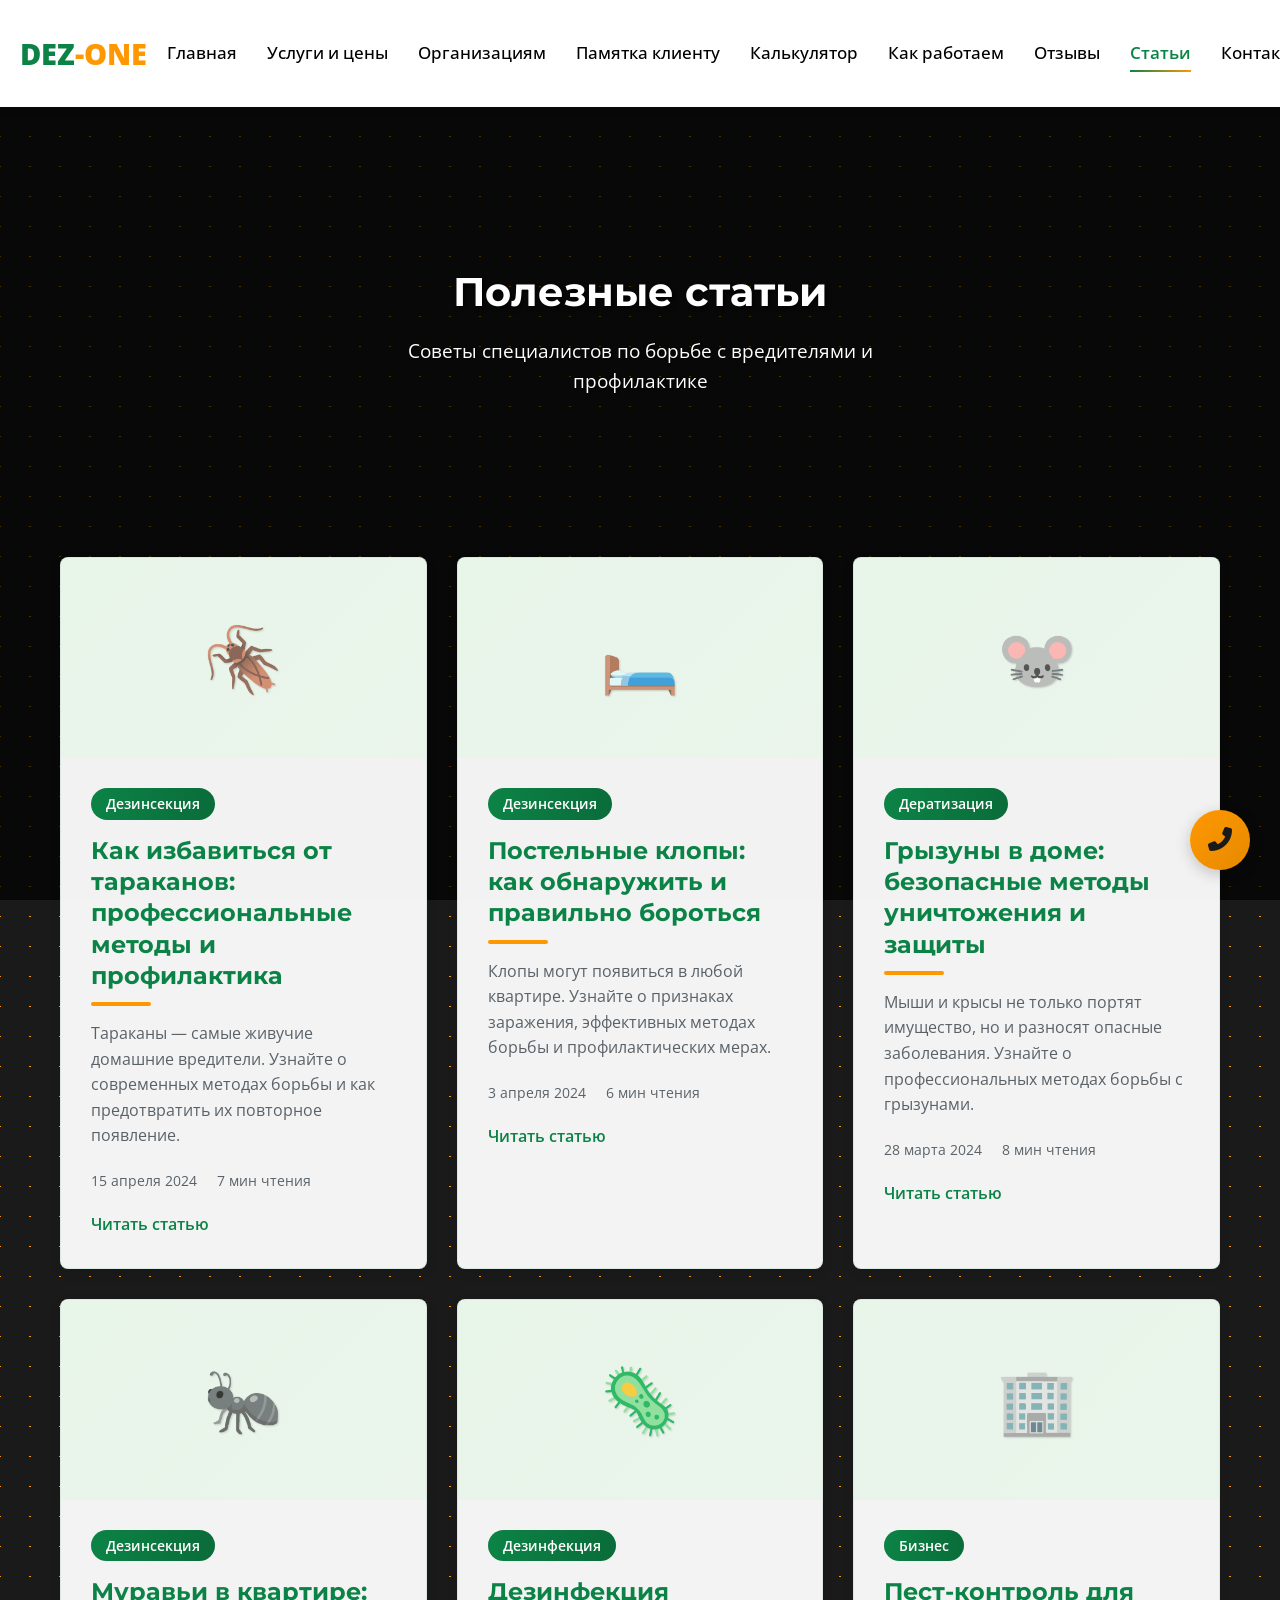
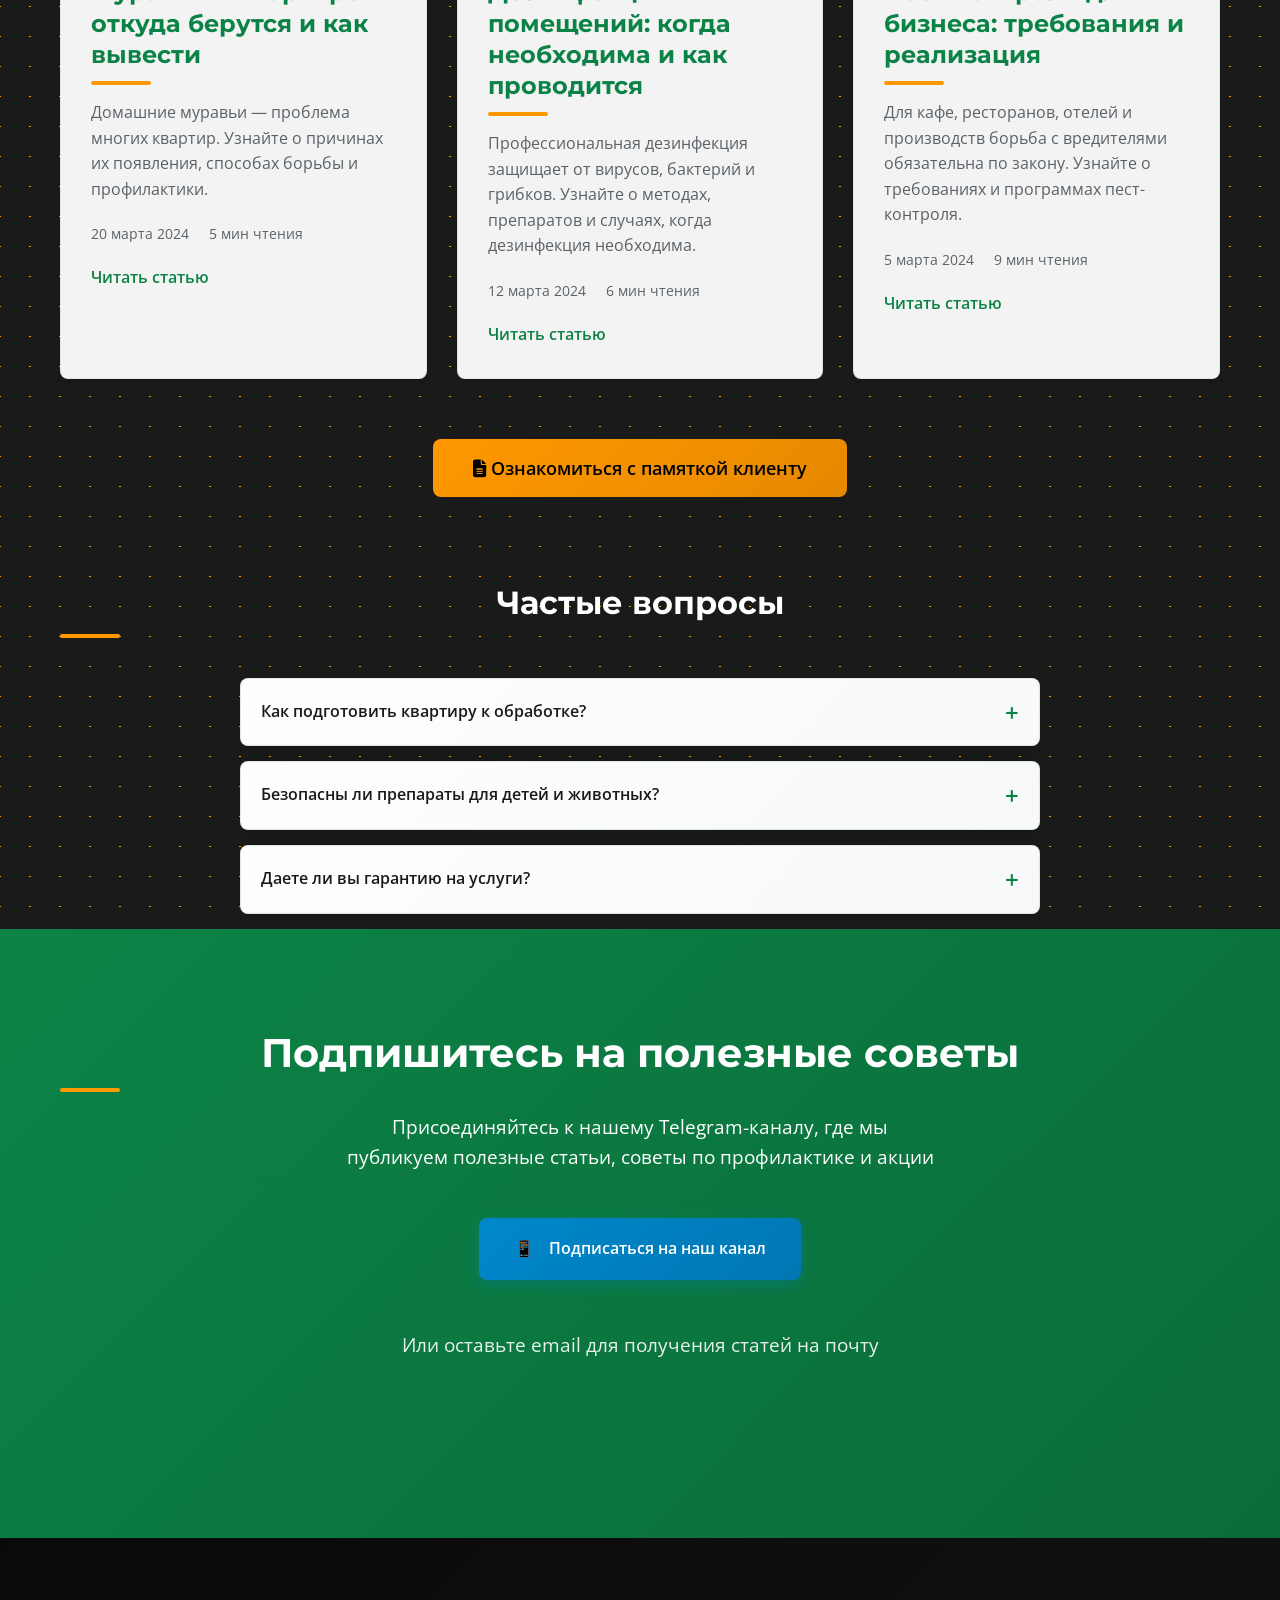
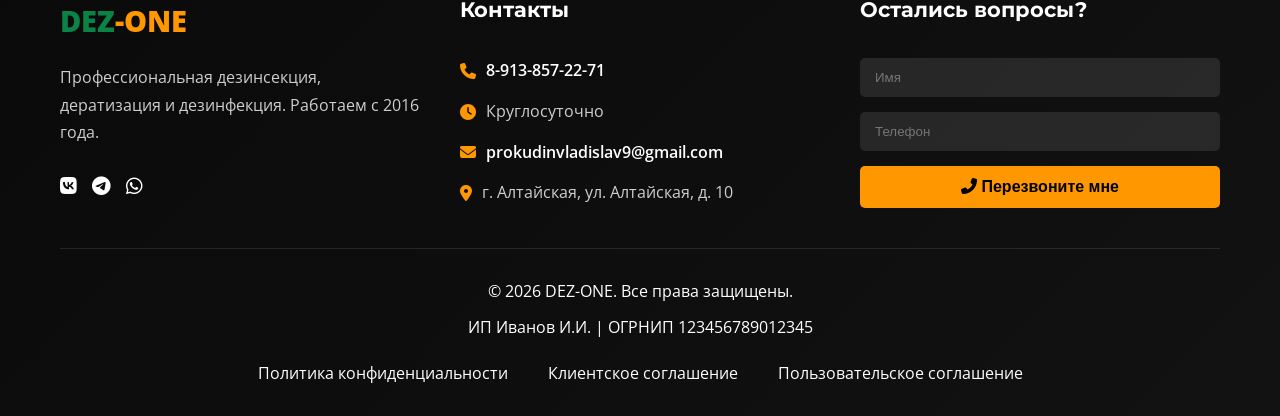
==== commit 796ef71e: "blog.html" ====
--- a/blog.html
+++ b/blog.html
@@ -5,10 +5,10 @@
     <meta name="viewport" content="width=device-width, initial-scale=1.0">
     <title>Полезные статьи о дезинсекции и дератизации | DEZ-ONE</title>
     <meta name="description" content="Статьи о борьбе с вредителями, методах профилактики, советы специалистов.">
-    <link rel="stylesheet" href="css/style.css?v=2.0">
-    <link rel="stylesheet" href="css/responsive.css?v=2.0">
-    <link rel="stylesheet" href="css/animations.css?v=2.0">
-    <link rel="stylesheet" href="css/web-background.css?v=2.0">
+    <link rel="stylesheet" href="css/style.css?v=5.0">
+    <link rel="stylesheet" href="css/responsive.css?v=5.0">
+    <link rel="stylesheet" href="css/animations.css?v=5.0">
+    <link rel="stylesheet" href="css/web-background.css?v=5.0">
     <link rel="stylesheet" href="https://cdnjs.cloudflare.com/ajax/libs/font-awesome/6.4.0/css/all.min.css">
     <link rel="preconnect" href="https://fonts.googleapis.com">
     <link rel="preconnect" href="https://fonts.gstatic.com" crossorigin>
@@ -331,6 +331,41 @@
     </style>
 </head>
 <body>
+    <!-- ПРИНУДИТЕЛЬНЫЕ СТИЛИ ДЛЯ МОДАЛЬНЫХ ОКОН -->
+<style>
+    #orderModal .modal__content,
+    #consultModal .modal__content {
+        background: linear-gradient(135deg, #1a1a1a 0%, #2a2a2a 100%) !important;
+    }
+    
+    #orderModal *:not(button):not(.btn),
+    #consultModal *:not(button):not(.btn) {
+        color: #ffffff !important;
+    }
+    
+    #orderModal input,
+    #consultModal input,
+    #orderModal textarea,
+    #consultModal textarea {
+        background-color: #333333 !important;
+        color: #ffffff !important;
+        border-color: #555555 !important;
+    }
+    
+    #orderModal input::placeholder,
+    #consultModal input::placeholder,
+    #orderModal textarea::placeholder,
+    #consultModal textarea::placeholder {
+        color: #aaaaaa !important;
+    }
+    
+    #orderModal .checkbox-text,
+    #consultModal .checkbox-text {
+        color: #ffffff !important;
+    }
+</style>
+
+
     <!-- Анимированный фон с паутинкой -->
     <div class="web-background">
         <div class="web-line web-1"></div>
@@ -1142,4 +1177,8 @@
         });
     </script>
 </body>
-</html>+
+</html>
+
+
+
--- a/css/style.css
+++ b/css/style.css
@@ -1091,4 +1091,215 @@
     .stat-number {
         font-size: 1.8rem;
     }
-}+
+}
+
+
+/* ===== ИСПРАВЛЕНИЯ ПО ЗАДАНИЮ ===== */
+
+/* 1. МОДАЛЬНЫЕ ОКНА - чёрный фон, белый текст */
+#orderModal .modal__content,
+#consultModal .modal__content {
+    background: linear-gradient(135deg, #1a1a1a 0%, #2a2a2a 100%) !important;
+    color: #ffffff !important;
+}
+
+#orderModal *,
+#consultModal * {
+    color: #ffffff !important;
+}
+
+#orderModal input,
+#consultModal input,
+#orderModal textarea,
+#consultModal textarea,
+#orderModal select,
+#consultModal select {
+    background-color: #333333 !important;
+    color: #ffffff !important;
+    border: 1px solid #555555 !important;
+}
+
+#orderModal input::placeholder,
+#consultModal input::placeholder,
+#orderModal textarea::placeholder,
+#consultModal textarea::placeholder {
+    color: #aaaaaa !important;
+}
+
+#orderModal .checkbox-text,
+#consultModal .checkbox-text,
+#orderModal .form-note,
+#consultModal .form-note {
+    color: #ffffff !important;
+}
+
+#orderModal a,
+#consultModal a {
+    color: #0c8346 !important;
+}
+
+#orderModal .btn--primary,
+#consultModal .btn--primary {
+    background: linear-gradient(135deg, #0c8346 0%, #0a6c3a 100%) !important;
+    color: #ffffff !important;
+}
+
+/* 2. СТРАНИЦА УСЛУГ */
+body.services-page,
+.services-page {
+    background-color: #f8f9fa !important;
+}
+
+/* Основные карточки услуг - чёрные */
+.services-page .pricing-card {
+    background: linear-gradient(135deg, #1a1a1a 0%, #2a2a2a 100%) !important;
+    color: #ffffff !important;
+}
+
+.services-page .pricing-card * {
+    color: #ffffff !important;
+}
+
+.services-page .pricing-card h3,
+.services-page .pricing-card .pricing-card__title {
+    color: #ffffff !important;
+}
+
+.services-page .pricing-card .pricing-features li {
+    color: #ffffff !important;
+}
+
+.services-page .pricing-card .pricing-features li:before {
+    color: #ff9800 !important;
+}
+
+.services-page .pricing-details {
+    background: linear-gradient(135deg, #FFF9C4 0%, #FFFDE7 100%) !important;
+    color: #000000 !important;
+}
+
+.services-page .pricing-details * {
+    color: #000000 !important;
+}
+
+.services-page .pricing-details h4 {
+    color: #0c8346 !important;
+}
+
+.services-page .pricing-details li span:last-child {
+    color: #0c8346 !important;
+}
+
+/* Виджеты "Акарицидная обработка" и "Демиркуризация" - чёрные */
+.services-page .additional-service-card {
+    background: linear-gradient(135deg, #1a1a1a 0%, #2a2a2a 100%) !important;
+    color: #ffffff !important;
+}
+
+.services-page .additional-service-card * {
+    color: #ffffff !important;
+}
+
+.services-page .additional-service-card .pricing-card__header {
+    background: linear-gradient(135deg, #0c8346 0%, #0a6c3a 100%) !important;
+}
+
+.services-page .additional-service-card .pricing-card__header h3,
+.services-page .additional-service-card .pricing-card__header .pricing-card__price,
+.services-page .additional-service-card .pricing-card__header .pricing-card__period {
+    color: #ffffff !important;
+}
+
+.services-page .additional-service-card .pricing-features li:before {
+    color: #ff9800 !important;
+}
+
+.services-page .additional-service-card .pricing-details {
+    background: linear-gradient(135deg, #FFF9C4 0%, #FFFDE7 100%) !important;
+}
+
+.services-page .additional-service-card .pricing-details * {
+    color: #000000 !important;
+}
+
+.services-page .additional-service-card .pricing-details h4 {
+    color: #0c8346 !important;
+}
+
+/* Раздел "Наши гарантии" - карточки чёрные */
+.services-page .guarantee-item {
+    background: linear-gradient(135deg, #1a1a1a 0%, #2a2a2a 100%) !important;
+    color: #ffffff !important;
+}
+
+.services-page .guarantee-item * {
+    color: #ffffff !important;
+}
+
+.services-page .guarantee-item h3 {
+    color: #ffffff !important;
+}
+
+.services-page .guarantee-item .guarantee-icon {
+    color: #ff9800 !important;
+}
+
+/* 3. СТРАНИЦА ОРГАНИЗАЦИЯМ */
+body.organizations-page,
+.organizations-page {
+    background-color: #f8f9fa !important;
+}
+
+/* Шапка страницы - оставляем как есть (не трогаем) */
+.organizations-page .org-page-header {
+    /* стили не меняем */
+}
+
+/* Все секции на странице организациям - серый фон */
+.organizations-page .org-section {
+    background-color: #f8f9fa !important;
+}
+
+/* КРОМЕ раздела "Документы и сертификаты" - он остаётся чёрным */
+.organizations-page .org-section:has(.org-docs-grid) {
+    background: linear-gradient(135deg, #1a1a1a 0%, #2a2a2a 100%) !important;
+}
+
+.organizations-page .org-section:has(.org-docs-grid) h2 {
+    color: #ffffff !important;
+}
+
+.organizations-page .org-section:has(.org-docs-grid) h2:after {
+    background-color: #ff9800 !important;
+}
+
+.organizations-page .org-section:has(.org-docs-grid) p {
+    color: #ffffff !important;
+}
+
+/* Карточки на странице организациям остаются белыми */
+.organizations-page .org-feature-card,
+.organizations-page .org-widget,
+.organizations-page .org-advantage-item,
+.organizations-page .org-doc-item {
+    background-color: #ffffff !important;
+}
+
+/* Текст в карточках - чёрный */
+.organizations-page .org-feature-card *,
+.organizations-page .org-widget *,
+.organizations-page .org-advantage-item *,
+.organizations-page .org-doc-item * {
+    color: #000000 !important;
+}
+
+.organizations-page .org-widget .org-widget-body li {
+    color: #000000 !important;
+}
+
+.organizations-page .org-widget .org-widget-header h3,
+.organizations-page .org-widget .org-widget-header i {
+    color: #ffffff !important;
+}
+
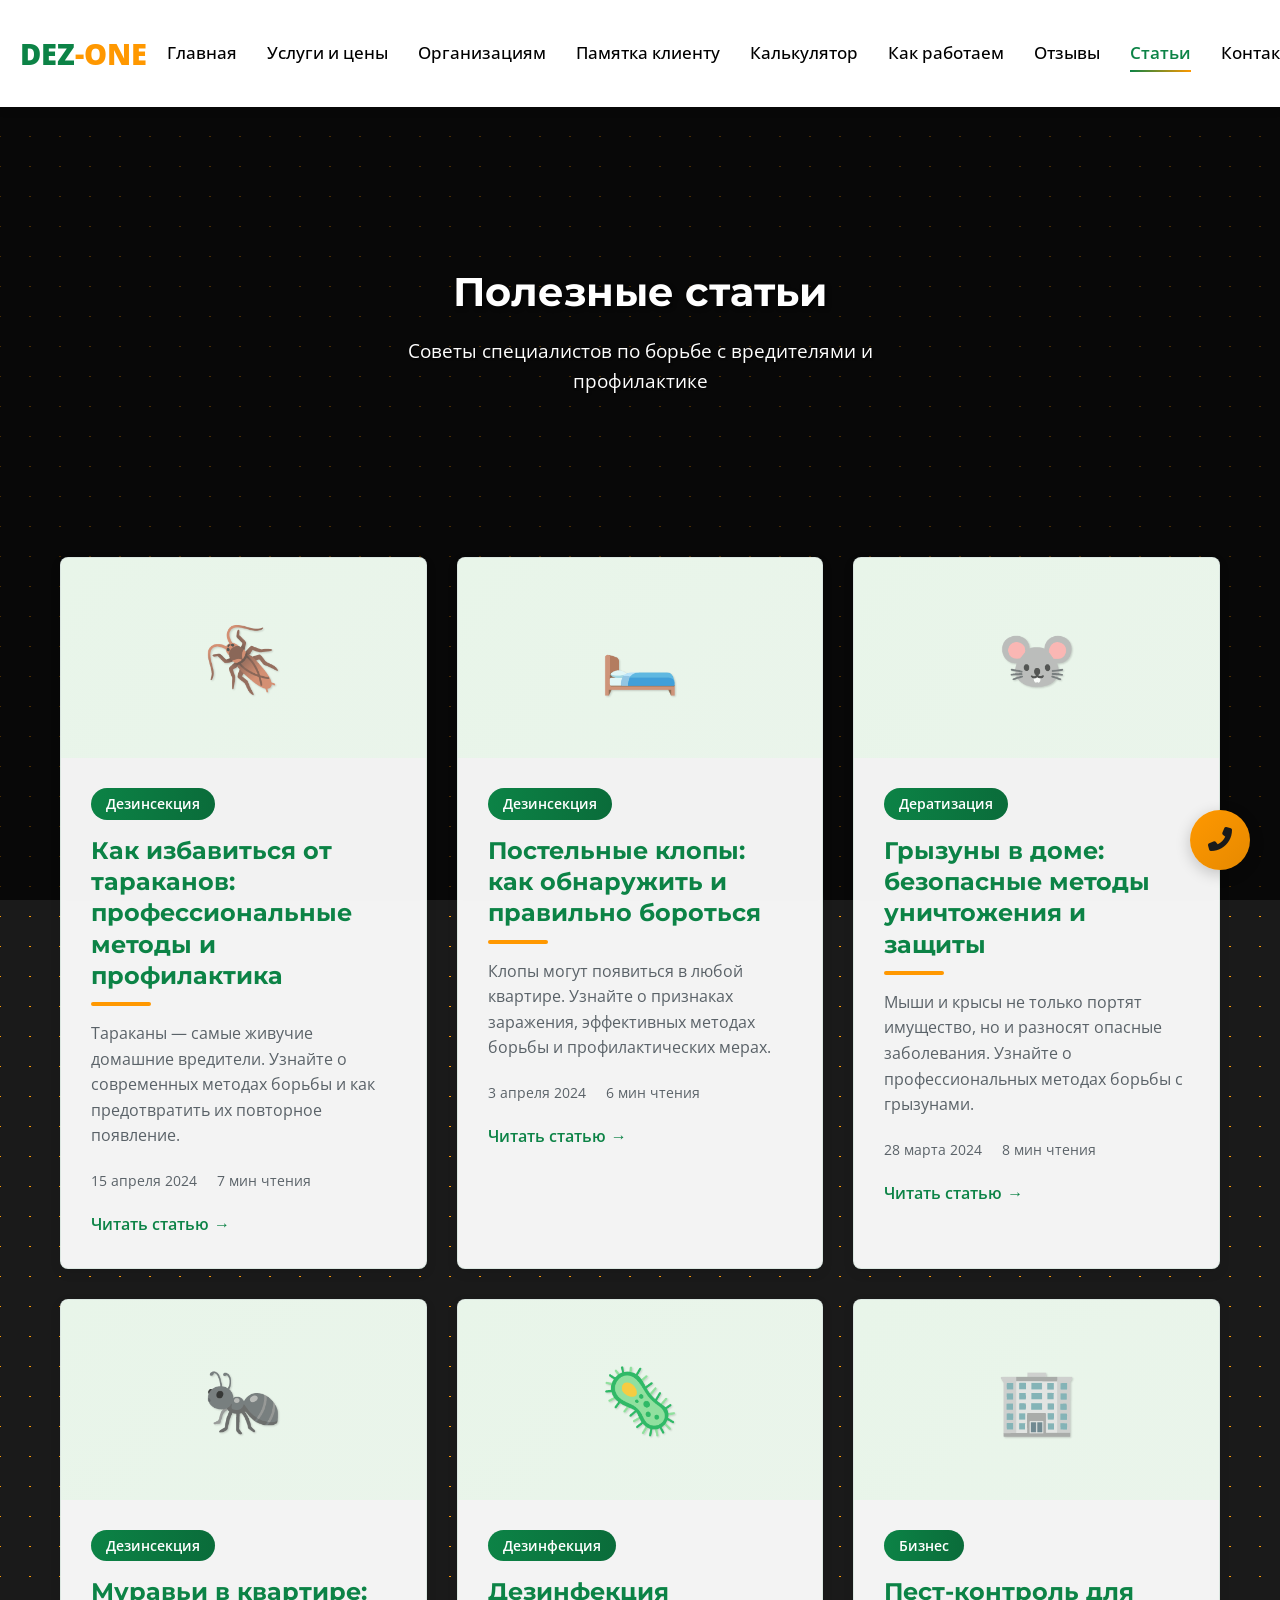
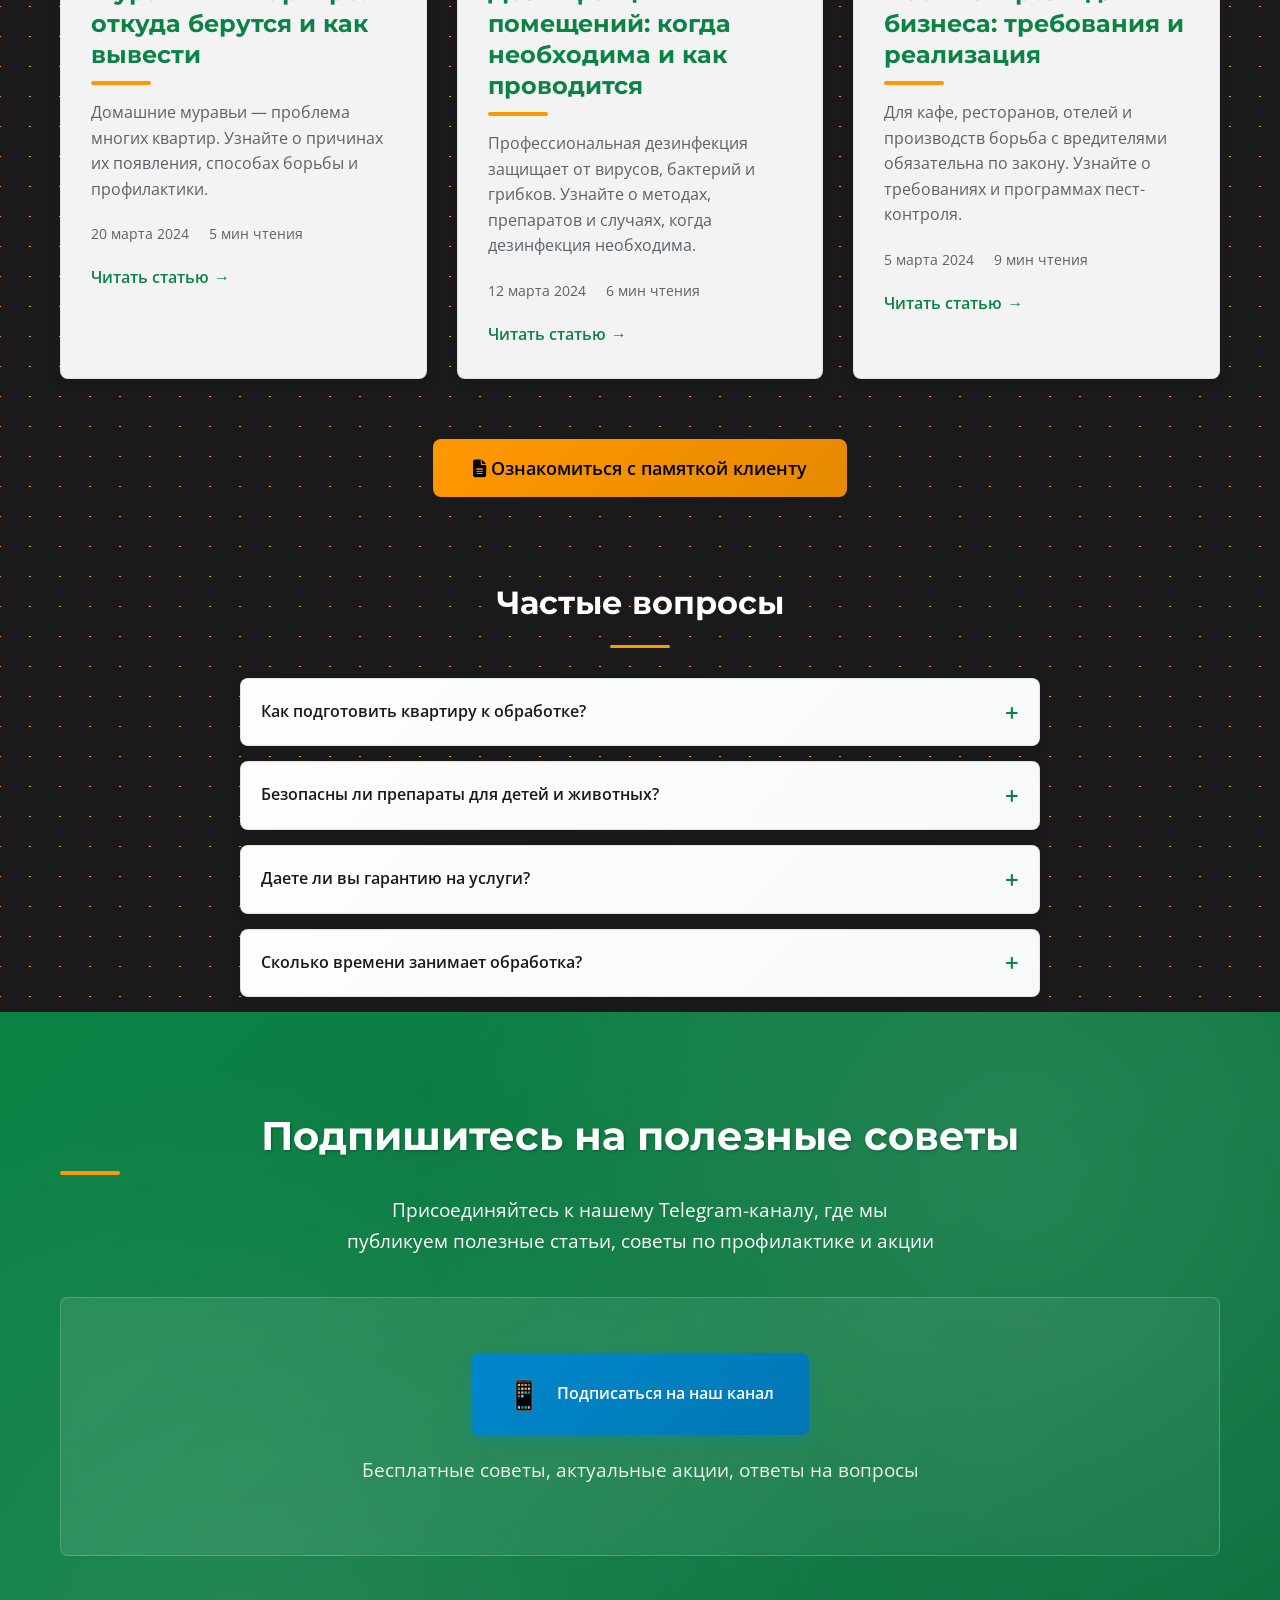
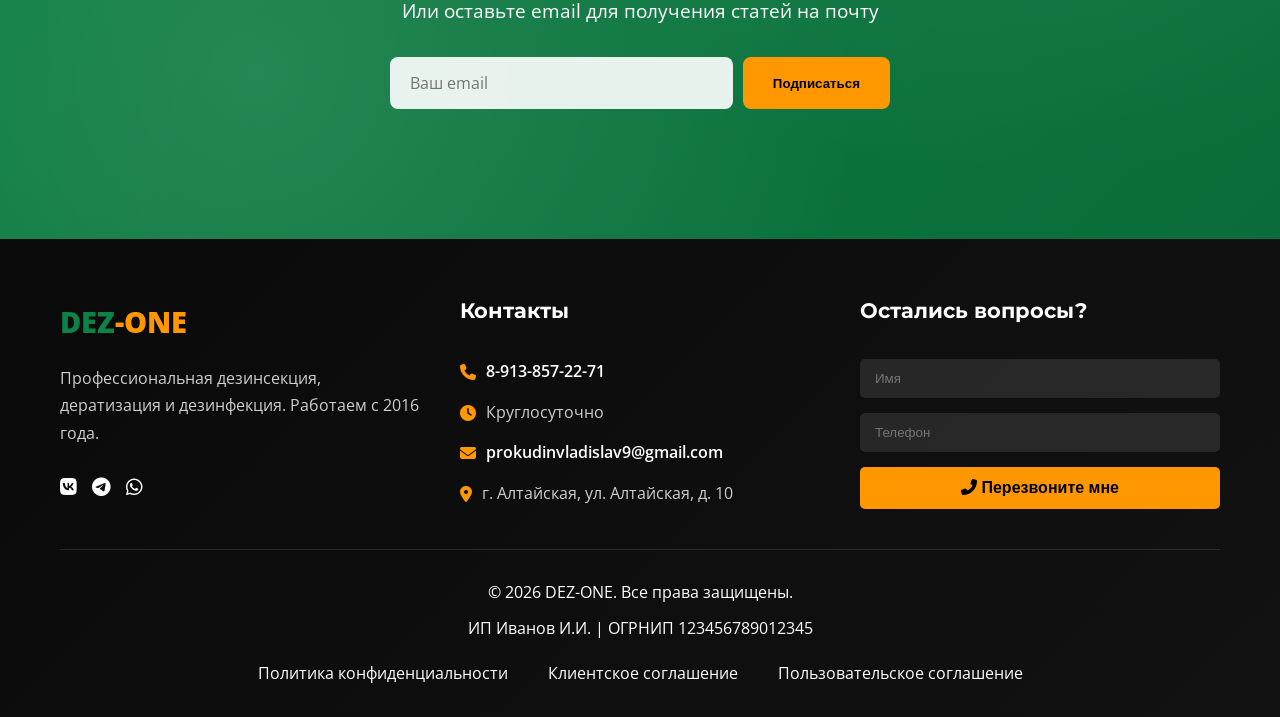
==== commit d3faf807: "blog.html" ====
--- a/blog.html
+++ b/blog.html
@@ -2,7 +2,8 @@
 <html lang="ru">
 <head>
     <meta charset="UTF-8">
-    <meta name="viewport" content="width=device-width, initial-scale=1.0">
+    <meta name="viewport" content="width=device-width, initial-scale=1.0, maximum-scale=1.0, user-scalable=yes">
+    <meta http-equiv="X-UA-Compatible" content="IE=edge">
     <title>Полезные статьи о дезинсекции и дератизации | DEZ-ONE</title>
     <meta name="description" content="Статьи о борьбе с вредителями, методах профилактики, советы специалистов.">
     <link rel="stylesheet" href="css/style.css?v=5.0">
@@ -160,6 +161,15 @@
             gap: 10px;
         }
         
+        .blog-post__link:after {
+            content: '→';
+            transition: all 0.3s ease;
+        }
+        
+        .blog-post__link:hover:after {
+            transform: translateX(5px);
+        }
+        
         .faq-section {
             margin-top: 80px;
             position: relative;
@@ -172,6 +182,18 @@
             color: #ffffff !important;
             position: relative;
             font-size: 2rem;
+        }
+        
+        .faq-section h2:after {
+            content: '';
+            position: absolute;
+            bottom: -10px;
+            left: 50%;
+            transform: translateX(-50%);
+            width: 60px;
+            height: 3px;
+            background: #ff9800;
+            border-radius: 2px;
         }
         
         .faq-list {
@@ -207,6 +229,7 @@
             transform: translateY(-50%);
             font-size: 1.5rem;
             color: #0c8346;
+            transition: all 0.3s ease;
         }
         
         .faq-item[open] .faq-question:after {
@@ -220,6 +243,11 @@
             line-height: 1.7;
             border-top: 1px solid #f8f9fa;
             background-color: rgba(232, 245, 233, 0.3);
+        }
+        
+        .faq-answer p {
+            margin: 0;
+            color: #333;
         }
         
         .subscribe {
@@ -232,10 +260,29 @@
             z-index: 2;
         }
         
+        .subscribe:before {
+            content: '';
+            position: absolute;
+            top: 0;
+            left: 0;
+            width: 100%;
+            height: 100%;
+            background-image: 
+                radial-gradient(circle at 20% 80%, rgba(255, 255, 255, 0.1) 0%, transparent 50%),
+                radial-gradient(circle at 80% 20%, rgba(255, 255, 255, 0.1) 0%, transparent 50%);
+            pointer-events: none;
+        }
+        
+        .subscribe-content {
+            position: relative;
+            z-index: 1;
+        }
+        
         .subscribe-content h2 {
             color: #ffffff;
             font-size: 2.5rem;
             margin-bottom: 20px;
+            text-shadow: 1px 1px 3px rgba(0, 0, 0, 0.3);
         }
         
         .subscribe-content p {
@@ -244,6 +291,16 @@
             opacity: 0.9;
             font-size: 1.2rem;
             color: #ffffff;
+        }
+        
+        .subscribe-telegram {
+            text-align: center;
+            margin: 40px 0;
+            padding: 40px;
+            background: linear-gradient(135deg, rgba(255, 255, 255, 0.1) 0%, rgba(255, 255, 255, 0.05) 100%);
+            border-radius: 8px;
+            border: 1px solid rgba(255, 255, 255, 0.2);
+            backdrop-filter: blur(10px);
         }
         
         .telegram-link {
@@ -259,11 +316,32 @@
             margin-top: 15px;
             transition: all 0.3s ease;
             box-shadow: 0 5px 15px rgba(0, 136, 204, 0.3);
+            position: relative;
+            overflow: hidden;
         }
         
         .telegram-link:hover {
             transform: translateY(-5px) scale(1.05);
             box-shadow: 0 10px 25px rgba(0, 136, 204, 0.5);
+        }
+        
+        .telegram-link:before {
+            content: '';
+            position: absolute;
+            top: 0;
+            left: -100%;
+            width: 100%;
+            height: 100%;
+            background: linear-gradient(90deg, transparent, rgba(255, 255, 255, 0.2), transparent);
+            transition: 0.5s;
+        }
+        
+        .telegram-link:hover:before {
+            left: 100%;
+        }
+        
+        .telegram-icon {
+            font-size: 1.8rem;
         }
         
         .subscribe-form {
@@ -278,9 +356,17 @@
             padding: 15px 20px;
             border: none;
             border-radius: 8px;
+            font-family: inherit;
             font-size: 1rem;
             background: rgba(255, 255, 255, 0.9);
+            transition: all 0.3s ease;
             color: #1a1a1a;
+        }
+        
+        .subscribe-form input:focus {
+            background: #ffffff;
+            outline: none;
+            box-shadow: 0 0 0 3px rgba(255, 255, 255, 0.3);
         }
         
         .subscribe-form button {
@@ -299,6 +385,18 @@
             transform: translateY(-2px);
         }
         
+        .subscribe-note {
+            font-size: 0.9rem;
+            opacity: 0.8;
+            margin-top: 15px;
+            color: #ffffff;
+        }
+        
+        .memo-button {
+            margin-top: 40px;
+            text-align: center;
+        }
+        
         .memo-button .btn {
             background: linear-gradient(135deg, #ff9800 0%, #e68900 100%);
             color: #000000;
@@ -308,6 +406,9 @@
             text-decoration: none;
             display: inline-block;
             transition: all 0.3s ease;
+            border: none;
+            cursor: pointer;
+            font-weight: 600;
         }
         
         .memo-button .btn:hover {
@@ -328,9 +429,46 @@
         .consent-link:hover {
             color: #0a6c3a;
         }
+
+        @media (max-width: 768px) {
+            .page-header h1 {
+                font-size: 2rem;
+            }
+            .page-subtitle {
+                font-size: 1rem;
+            }
+            .blog-grid {
+                grid-template-columns: 1fr;
+            }
+            .subscribe-form {
+                flex-direction: column;
+            }
+            .subscribe-content h2 {
+                font-size: 2rem;
+            }
+            .faq-section h2 {
+                font-size: 1.8rem;
+            }
+        }
+
+        @media (max-width: 480px) {
+            .page-header {
+                padding: 60px 0;
+            }
+            .page-header h1 {
+                font-size: 1.8rem;
+            }
+            .blog-post__content {
+                padding: 20px;
+            }
+            .blog-post__title {
+                font-size: 1.3rem;
+            }
+        }
     </style>
 </head>
 <body>
+
     <!-- ПРИНУДИТЕЛЬНЫЕ СТИЛИ ДЛЯ МОДАЛЬНЫХ ОКОН -->
 <style>
     #orderModal .modal__content,
@@ -365,7 +503,6 @@
     }
 </style>
 
-
     <!-- Анимированный фон с паутинкой -->
     <div class="web-background">
         <div class="web-line web-1"></div>
@@ -406,6 +543,7 @@
         <div class="bg-shine"></div>
     </div>
 
+    <!-- Шапка сайта -->
     <header class="header">
         <div class="container header__container">
             <a href="index.html" class="logo">
@@ -437,6 +575,7 @@
     </header>
 
     <main class="blog-page">
+        <!-- Заголовок страницы -->
         <section class="page-header">
             <div class="container">
                 <h1 class="animate-on-scroll" data-animation="fadeInUp">Полезные статьи</h1>
@@ -444,10 +583,11 @@
             </div>
         </section>
 
+        <!-- Сетка статей -->
         <section class="blog-content">
             <div class="container">
                 <div class="blog-grid">
-                    <!-- Статья 1 -->
+                    <!-- Статья 1 - Тараканы -->
                     <article class="blog-post animate-on-scroll" data-animation="zoomIn">
                         <div class="blog-post__image">
                             <div class="image-placeholder">🪳</div>
@@ -460,11 +600,11 @@
                                 <span class="date">15 апреля 2024</span>
                                 <span class="read-time">7 мин чтения</span>
                             </div>
-                            <a href="#" class="blog-post__link">Читать статью</a>
+                            <a href="article-cockroaches.html" class="blog-post__link">Читать статью</a>
                         </div>
                     </article>
 
-                    <!-- Статья 2 -->
+                    <!-- Статья 2 - Клопы -->
                     <article class="blog-post animate-on-scroll" data-animation="zoomIn" data-delay="100">
                         <div class="blog-post__image">
                             <div class="image-placeholder">🛏️</div>
@@ -477,11 +617,11 @@
                                 <span class="date">3 апреля 2024</span>
                                 <span class="read-time">6 мин чтения</span>
                             </div>
-                            <a href="#" class="blog-post__link">Читать статью</a>
+                            <a href="article-bedbugs.html" class="blog-post__link">Читать статью</a>
                         </div>
                     </article>
 
-                    <!-- Статья 3 -->
+                    <!-- Статья 3 - Грызуны -->
                     <article class="blog-post animate-on-scroll" data-animation="zoomIn" data-delay="200">
                         <div class="blog-post__image">
                             <div class="image-placeholder">🐭</div>
@@ -494,11 +634,11 @@
                                 <span class="date">28 марта 2024</span>
                                 <span class="read-time">8 мин чтения</span>
                             </div>
-                            <a href="#" class="blog-post__link">Читать статью</a>
+                            <a href="article-rodents.html" class="blog-post__link">Читать статью</a>
                         </div>
                     </article>
 
-                    <!-- Статья 4 -->
+                    <!-- Статья 4 - Муравьи -->
                     <article class="blog-post animate-on-scroll" data-animation="zoomIn" data-delay="300">
                         <div class="blog-post__image">
                             <div class="image-placeholder">🐜</div>
@@ -511,11 +651,11 @@
                                 <span class="date">20 марта 2024</span>
                                 <span class="read-time">5 мин чтения</span>
                             </div>
-                            <a href="#" class="blog-post__link">Читать статью</a>
+                            <a href="article-ants.html" class="blog-post__link">Читать статью</a>
                         </div>
                     </article>
 
-                    <!-- Статья 5 -->
+                    <!-- Статья 5 - Дезинфекция -->
                     <article class="blog-post animate-on-scroll" data-animation="zoomIn" data-delay="400">
                         <div class="blog-post__image">
                             <div class="image-placeholder">🦠</div>
@@ -528,11 +668,11 @@
                                 <span class="date">12 марта 2024</span>
                                 <span class="read-time">6 мин чтения</span>
                             </div>
-                            <a href="#" class="blog-post__link">Читать статью</a>
+                            <a href="article-disinfection.html" class="blog-post__link">Читать статью</a>
                         </div>
                     </article>
 
-                    <!-- Статья 6 -->
+                    <!-- Статья 6 - Пест-контроль для бизнеса -->
                     <article class="blog-post animate-on-scroll" data-animation="zoomIn" data-delay="500">
                         <div class="blog-post__image">
                             <div class="image-placeholder">🏢</div>
@@ -545,35 +685,37 @@
                                 <span class="date">5 марта 2024</span>
                                 <span class="read-time">9 мин чтения</span>
                             </div>
-                            <a href="#" class="blog-post__link">Читать статью</a>
+                            <a href="article-pest-control.html" class="blog-post__link">Читать статью</a>
                         </div>
                     </article>
                 </div>
 
-                <div class="memo-button animate-on-scroll" data-animation="fadeInUp" style="text-align: center; margin: 40px 0;">
-                    <a href="client-memo.html" class="btn btn--secondary btn--large">
+                <!-- Кнопка памятки клиенту -->
+                <div class="memo-button animate-on-scroll" data-animation="fadeInUp">
+                    <a href="client-memo.html" class="btn">
                         <i class="fas fa-file-alt"></i> Ознакомиться с памяткой клиенту
                     </a>
                 </div>
 
+                <!-- Часто задаваемые вопросы -->
                 <div class="faq-section">
                     <h2 class="text-center">Частые вопросы</h2>
                     <div class="faq-list">
                         <details class="faq-item animate-on-scroll" data-animation="fadeInUp">
                             <summary class="faq-question">Как подготовить квартиру к обработке?</summary>
                             <div class="faq-answer">
-                                <p>1. Упакуйте продукты, посуду и средства гигиены<br>
-                                2. Отодвиньте мебель от стен<br>
-                                3. Уберите постельное белье и одежду<br>
-                                4. Обеспечьте доступ к плинтусам и углам<br>
-                                5. Закройте аквариум и отключите компрессор</p>
+                                <p>1. Упакуйте продукты, посуду и средства гигиены в герметичные пакеты.<br>
+                                2. Отодвиньте мебель от стен, чтобы обеспечить доступ к плинтусам.<br>
+                                3. Уберите постельное белье и одежду в шкафы или пакеты.<br>
+                                4. Обеспечьте доступ к плинтусам, углам, вентиляции.<br>
+                                5. Закройте аквариум и отключите компрессор, уберите животных.</p>
                             </div>
                         </details>
 
                         <details class="faq-item animate-on-scroll" data-animation="fadeInUp" data-delay="100">
                             <summary class="faq-question">Безопасны ли препараты для детей и животных?</summary>
                             <div class="faq-answer">
-                                <p>Да, мы используем сертифицированные препараты 4 класса опасности. После обработки и проветривания (2-4 часа) помещение безопасно. Для аллергиков доступны гипоаллергенные средства.</p>
+                                <p>Да, мы используем сертифицированные препараты 4 класса опасности (малоопасные). После обработки и проветривания (2-4 часа) помещение полностью безопасно. Для аллергиков доступны гипоаллергенные средства без запаха. Во время обработки в помещении находиться нельзя, это стандартная мера безопасности.</p>
                             </div>
                         </details>
 
@@ -583,8 +725,21 @@
                                 <p>Да, все работы выполняются по договору с гарантией:<br>
                                 - Дезинсекция: 1 год<br>
                                 - Дератизация: 1 год<br>
-                                - Дезинфекция: зависит от типа обработки<br>
-                                В течение гарантийного срока - бесплатная повторная обработка.</p>
+                                - Дезинфекция: от 1 до 6 месяцев в зависимости от типа обработки<br>
+                                - Акарицидная обработка: 1 сезон<br>
+                                В течение гарантийного срока - бесплатная повторная обработка при необходимости.</p>
+                            </div>
+                        </details>
+
+                        <details class="faq-item animate-on-scroll" data-animation="fadeInUp" data-delay="300">
+                            <summary class="faq-question">Сколько времени занимает обработка?</summary>
+                            <div class="faq-answer">
+                                <p>Время обработки зависит от площади помещения и типа вредителей:<br>
+                                - 1-комнатная квартира: 30-40 минут<br>
+                                - 2-комнатная: 40-60 минут<br>
+                                - 3-комнатная: 60-90 минут<br>
+                                - Частный дом: от 1,5 до 3 часов<br>
+                                После обработки необходимо покинуть помещение на 2-4 часа, затем проветрить.</p>
                             </div>
                         </details>
                     </div>
@@ -592,6 +747,7 @@
             </div>
         </section>
 
+        <!-- Секция подписки -->
         <section class="subscribe">
             <div class="container">
                 <div class="subscribe-content">
@@ -603,12 +759,13 @@
                             <span class="telegram-icon">📱</span>
                             <span>Подписаться на наш канал</span>
                         </a>
+                        <p class="subscribe-note">Бесплатные советы, актуальные акции, ответы на вопросы</p>
                     </div>
                     
                     <p class="subscribe-note animate-on-scroll" data-animation="fadeInUp" data-delay="600">Или оставьте email для получения статей на почту</p>
                     <form class="subscribe-form animate-on-scroll" data-animation="fadeInUp" data-delay="800">
                         <input type="email" placeholder="Ваш email" required>
-                        <button type="submit" class="btn btn--primary">Подписаться</button>
+                        <button type="submit">Подписаться</button>
                     </form>
                 </div>
             </div>
@@ -766,6 +923,56 @@
                 
                 <p class="form-note" style="font-size: 0.9rem; color: #5a6268; text-align: center; margin-top: 15px;">
                     Отзыв будет опубликован после модерации
+                </p>
+            </form>
+        </div>
+    </div>
+
+    <!-- Модальное окно для юридических лиц -->
+    <div class="modal" id="orgConsultModal">
+        <div class="modal__content" style="max-width: 600px; width: 90%; padding: 40px;">
+            <button class="modal__close" aria-label="Закрыть">&times;</button>
+            <h3 class="modal__title" style="font-size: 2rem; margin-bottom: 10px; color: #0c8346;">Консультация для юр.лиц</h3>
+            <p class="modal__text" style="font-size: 1.1rem; margin-bottom: 30px; color: #5a6268;">Менеджер свяжется с вами в течение 15 минут для подготовки коммерческого предложения</p>
+            
+            <form id="orgConsultForm" class="contact-form" style="display: flex; flex-direction: column; gap: 20px;">
+                <div class="form-group" style="width: 100%;">
+                    <label for="orgName" style="font-weight: 600; margin-bottom: 8px; display: block; color: #333;">Название организации <span style="color: #ff0000;">*</span></label>
+                    <input type="text" id="orgName" name="organization" placeholder="ООО 'Компания'" required 
+                           style="width: 100%; padding: 15px 18px; border: 2px solid #e0e0e0; border-radius: 8px; font-size: 1rem; transition: all 0.3s; box-sizing: border-box;">
+                </div>
+                
+                <div class="form-group" style="width: 100%;">
+                    <label for="orgContactName" style="font-weight: 600; margin-bottom: 8px; display: block; color: #333;">Контактное лицо <span style="color: #ff0000;">*</span></label>
+                    <input type="text" id="orgContactName" name="name" placeholder="Иванов Иван Иванович" required 
+                           style="width: 100%; padding: 15px 18px; border: 2px solid #e0e0e0; border-radius: 8px; font-size: 1rem; transition: all 0.3s; box-sizing: border-box;">
+                </div>
+                
+                <div class="form-group" style="width: 100%;">
+                    <label for="orgPhone" style="font-weight: 600; margin-bottom: 8px; display: block; color: #333;">Номер телефона <span style="color: #ff0000;">*</span></label>
+                    <input type="tel" id="orgPhone" name="phone" placeholder="+7 (___) ___-__-__" required 
+                           style="width: 100%; padding: 15px 18px; border: 2px solid #e0e0e0; border-radius: 8px; font-size: 1rem; transition: all 0.3s; box-sizing: border-box;">
+                </div>
+                
+                <div class="form-group" style="width: 100%;">
+                    <label for="orgEmail" style="font-weight: 600; margin-bottom: 8px; display: block; color: #333;">Email</label>
+                    <input type="email" id="orgEmail" name="email" placeholder="company@mail.ru" 
+                           style="width: 100%; padding: 15px 18px; border: 2px solid #e0e0e0; border-radius: 8px; font-size: 1rem; transition: all 0.3s; box-sizing: border-box;">
+                </div>
+                
+                <div class="form-group" style="width: 100%;">
+                    <label for="orgMessage" style="font-weight: 600; margin-bottom: 8px; display: block; color: #333;">Краткое описание задачи</label>
+                    <textarea id="orgMessage" name="message" placeholder="Опишите, какая услуга вас интересует, площадь объекта и т.д." rows="4"
+                              style="width: 100%; padding: 15px 18px; border: 2px solid #e0e0e0; border-radius: 8px; font-size: 1rem; transition: all 0.3s; font-family: inherit; resize: vertical; box-sizing: border-box;"></textarea>
+                </div>
+                
+                <button type="submit" class="btn btn--primary btn--block" style="padding: 16px; font-size: 1.2rem; font-weight: 700; background: #0c8346; color: white; border: none; border-radius: 8px; cursor: pointer; transition: all 0.3s; margin-top: 10px;">
+                    <i class="fas fa-paper-plane"></i> Получить предложение
+                </button>
+                
+                <p class="form-note" style="font-size: 0.9rem; color: #5a6268; text-align: center; margin-top: 15px;">
+                    Нажимая кнопку, вы соглашаетесь с
+                    <button type="button" class="consent-link" data-modal="consent" style="background: none; border: none; color: #0c8346; text-decoration: underline; cursor: pointer; padding: 0; font-size: 0.9rem;">обработкой персональных данных</button>
                 </p>
             </form>
         </div>
@@ -1067,8 +1274,9 @@
     <script src="js/forms.js"></script>
     <script src="js/animations.js"></script>
     <script src="js/web-background.js"></script>
-
-    <!-- СКРИПТ ДЛЯ ЗВЕЗД РЕЙТИНГА -->
+    <script src="js/data-loader.js?v=1.0"></script>
+
+    <!-- СКРИПТ ДЛЯ ЗВЕЗД РЕЙТИНГА И МОДАЛЬНЫХ ОКОН -->
     <script>
         document.addEventListener('DOMContentLoaded', function() {
             // Инициализация звезд рейтинга для формы отзыва
@@ -1177,8 +1385,4 @@
         });
     </script>
 </body>
-
 </html>
-
-
-
--- a/css/style.css
+++ b/css/style.css
@@ -1303,3 +1303,33 @@
     color: #ffffff !important;
 }
 
+/* ===== ИСПРАВЛЕНИЕ ТЕКСТА В КАЛЬКУЛЯТОРЕ ===== */
+
+/* Делаем текст в выпадающих списках чёрным */
+#calculator select,
+.calculator select,
+#calculatorForm select,
+select#serviceType,
+select#propertyType {
+    color: #000000 !important;
+    background-color: #ffffff !important;
+}
+
+#calculator option,
+.calculator option,
+select option {
+    color: #000000 !important;
+    background-color: #ffffff !important;
+}
+
+/* Исправление для плейсхолдера (выбранного пункта) */
+#calculator select:invalid,
+.calculator select:invalid,
+select:required:invalid {
+    color: #000000 !important;
+}
+
+/* Если select не выбран, но нужно показать текст */
+select option[value=""][disabled] {
+    color: #000000 !important;
+}
